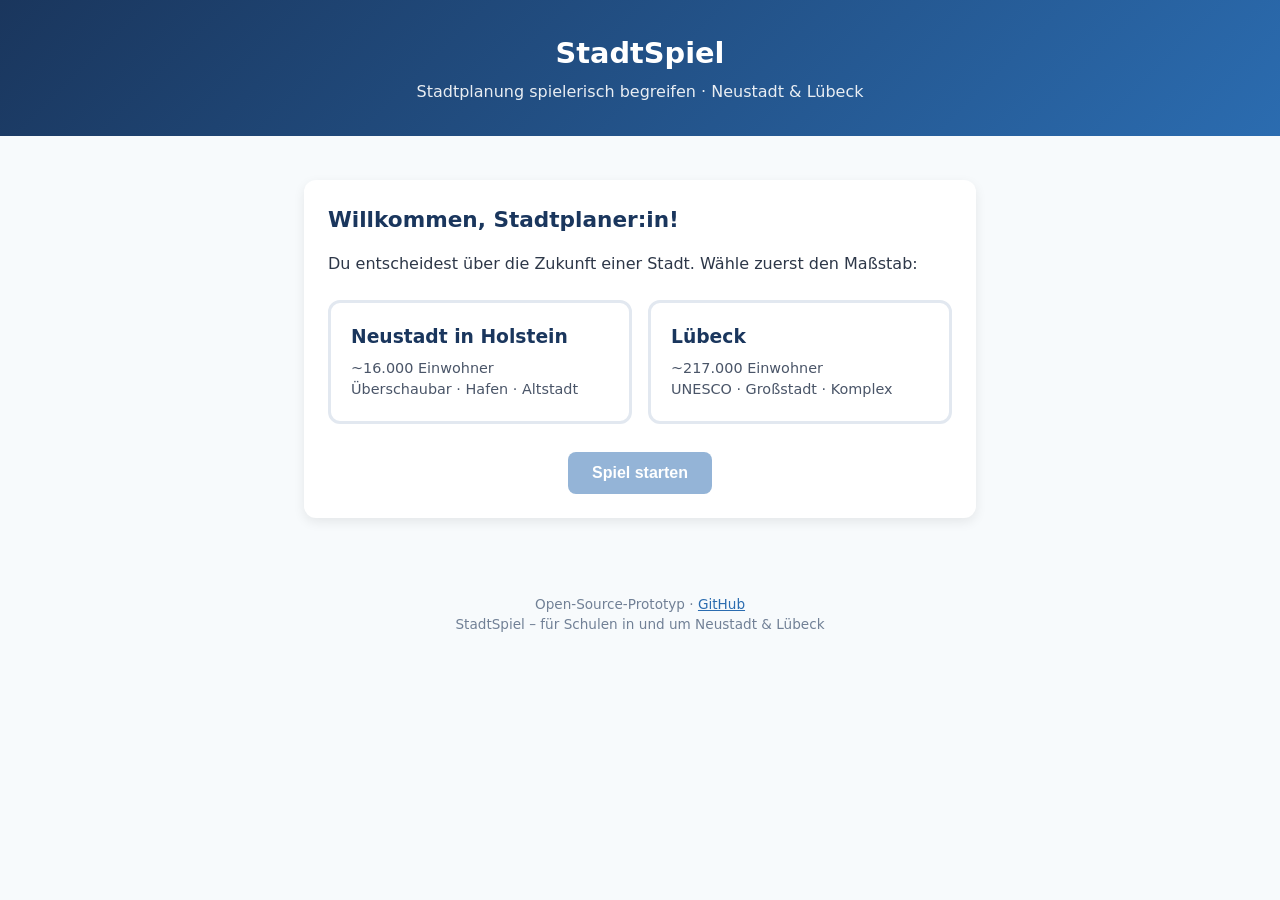
==== index.html @ 3430c996 "Add StadtSpiel prototype: playable serious game + README" ====
<!DOCTYPE html>
<html lang="de">
<head>
  <meta charset="UTF-8">
  <meta name="viewport" content="width=device-width, initial-scale=1.0">
  <title>StadtSpiel – Neustadt & Lübeck</title>
  <style>
    :root {
      --primary: #1a365d;
      --accent: #2b6cb0;
      --green: #276749;
      --red: #c53030;
      --bg: #f7fafc;
      --card: #ffffff;
    }
    * { box-sizing: border-box; margin: 0; padding: 0; }
    body {
      font-family: system-ui, -apple-system, 'Segoe UI', sans-serif;
      background: var(--bg);
      color: #2d3748;
      line-height: 1.5;
      min-height: 100vh;
    }
    .container { max-width: 720px; margin: 0 auto; padding: 1.5rem; }
    header {
      background: linear-gradient(135deg, var(--primary), var(--accent));
      color: white;
      padding: 2rem 1.5rem;
      text-align: center;
    }
    header h1 { font-size: 1.8rem; margin-bottom: 0.3rem; }
    header p { opacity: 0.9; font-size: 1rem; }
    .screen { display: none; }
    .screen.active { display: block; }
    .card {
      background: var(--card);
      border-radius: 12px;
      padding: 1.5rem;
      margin: 1.25rem 0;
      box-shadow: 0 4px 12px rgba(0,0,0,0.08);
    }
    h2 { color: var(--primary); margin-bottom: 1rem; font-size: 1.35rem; }
    .city-buttons {
      display: grid;
      grid-template-columns: 1fr 1fr;
      gap: 1rem;
      margin-top: 1.5rem;
    }
    @media (max-width: 500px) { .city-buttons { grid-template-columns: 1fr; } }
    .city-btn {
      border: 3px solid #e2e8f0;
      border-radius: 12px;
      padding: 1.25rem;
      cursor: pointer;
      text-align: left;
      background: white;
      transition: all 0.2s;
    }
    .city-btn:hover, .city-btn.selected {
      border-color: var(--accent);
      background: #ebf8ff;
    }
    .city-btn h3 { margin-bottom: 0.4rem; color: var(--primary); }
    .city-btn p { font-size: 0.9rem; color: #4a5568; }
    .btn {
      display: inline-block;
      background: var(--accent);
      color: white;
      border: none;
      padding: 0.75rem 1.5rem;
      border-radius: 8px;
      font-size: 1rem;
      font-weight: 600;
      cursor: pointer;
      transition: background 0.2s;
    }
    .btn:hover { background: #2c5282; }
    .btn:disabled { opacity: 0.5; cursor: not-allowed; }
    .btn-green { background: var(--green); }
    .btn-green:hover { background: #22543d; }
    .options { display: flex; flex-direction: column; gap: 0.75rem; margin: 1.25rem 0; }
    .option {
      border: 2px solid #e2e8f0;
      border-radius: 10px;
      padding: 1rem 1.1rem;
      cursor: pointer;
      transition: all 0.15s;
      background: white;
    }
    .option:hover { border-color: var(--accent); background: #f0f9ff; }
    .option.selected { border-color: var(--accent); background: #ebf8ff; }
    .option strong { display: block; margin-bottom: 0.2rem; }
    .progress {
      height: 8px;
      background: #e2e8f0;
      border-radius: 4px;
      margin: 1rem 0 1.5rem;
      overflow: hidden;
    }
    .progress-bar {
      height: 100%;
      background: var(--accent);
      transition: width 0.3s;
    }
    .stats {
      display: grid;
      grid-template-columns: repeat(3, 1fr);
      gap: 0.75rem;
      margin-bottom: 1.25rem;
    }
    .stat {
      background: #edf2f7;
      border-radius: 8px;
      padding: 0.75rem;
      text-align: center;
    }
    .stat .label { font-size: 0.75rem; color: #718096; text-transform: uppercase; }
    .stat .value { font-size: 1.4rem; font-weight: 700; color: var(--primary); }
    .feedback {
      padding: 1rem;
      border-radius: 8px;
      margin-top: 1rem;
      font-size: 0.95rem;
    }
    .feedback.good { background: #c6f6d5; color: #22543d; }
    .feedback.neutral { background: #fefcbf; color: #744210; }
    .feedback.bad { background: #fed7d7; color: #742a2a; }
    .result-box {
      text-align: center;
      padding: 1.5rem;
    }
    .score-circle {
      width: 120px;
      height: 120px;
      border-radius: 50%;
      background: var(--accent);
      color: white;
      display: flex;
      align-items: center;
      justify-content: center;
      font-size: 2.2rem;
      font-weight: 700;
      margin: 0 auto 1.25rem;
    }
    footer {
      text-align: center;
      padding: 2rem 1rem;
      color: #718096;
      font-size: 0.85rem;
    }
    a { color: var(--accent); }
  </style>
</head>
<body>

<header>
  <h1>StadtSpiel</h1>
  <p>Stadtplanung spielerisch begreifen · Neustadt & Lübeck</p>
</header>

<div class="container">

  <!-- START -->
  <div id="screen-start" class="screen active">
    <div class="card">
      <h2>Willkommen, Stadtplaner:in!</h2>
      <p>Du entscheidest über die Zukunft einer Stadt. Wähle zuerst den Maßstab:</p>

      <div class="city-buttons">
        <div class="city-btn" data-city="neustadt" onclick="selectCity(this, 'neustadt')">
          <h3>Neustadt in Holstein</h3>
          <p>~16.000 Einwohner<br>Überschaubar · Hafen · Altstadt</p>
        </div>
        <div class="city-btn" data-city="luebeck" onclick="selectCity(this, 'luebeck')">
          <h3>Lübeck</h3>
          <p>~217.000 Einwohner<br>UNESCO · Großstadt · Komplex</p>
        </div>
      </div>

      <div style="margin-top:1.75rem; text-align:center;">
        <button class="btn" id="btn-start" disabled onclick="startGame()">Spiel starten</button>
      </div>
    </div>
  </div>

  <!-- GAME -->
  <div id="screen-game" class="screen">
    <div class="progress"><div class="progress-bar" id="progress" style="width:0%"></div></div>

    <div class="stats">
      <div class="stat"><div class="label">Wohnen</div><div class="value" id="stat-wohnen">50</div></div>
      <div class="stat"><div class="label">Grün & Klima</div><div class="value" id="stat-gruen">50</div></div>
      <div class="stat"><div class="label">Wirtschaft</div><div class="value" id="stat-wirtschaft">50</div></div>
    </div>

    <div class="card">
      <div style="font-size:0.85rem; color:#718096; margin-bottom:0.5rem;" id="scenario-num">Szenario 1 / 5</div>
      <h2 id="scenario-title">Titel</h2>
      <p id="scenario-text" style="margin-bottom:1rem;"></p>

      <div class="options" id="options"></div>

      <div id="feedback" class="feedback" style="display:none;"></div>

      <div style="margin-top:1.5rem; text-align:right;">
        <button class="btn" id="btn-next" disabled onclick="nextScenario()">Weiter</button>
      </div>
    </div>
  </div>

  <!-- RESULT -->
  <div id="screen-result" class="screen">
    <div class="card result-box">
      <h2>Deine Stadtplanung</h2>
      <div class="score-circle" id="final-score">0</div>
      <p id="result-text" style="margin-bottom:1.5rem;"></p>

      <div class="stats" style="max-width:400px; margin:0 auto 1.5rem;">
        <div class="stat"><div class="label">Wohnen</div><div class="value" id="final-wohnen">0</div></div>
        <div class="stat"><div class="label">Grün</div><div class="value" id="final-gruen">0</div></div>
        <div class="stat"><div class="label">Wirtschaft</div><div class="value" id="final-wirtschaft">0</div></div>
      </div>

      <button class="btn btn-green" onclick="location.reload()">Nochmal spielen</button>
    </div>
  </div>

</div>

<footer>
  Open-Source-Prototyp · <a href="https://github.com/6zvhfdfmpf-cmd/stadtspiel-neustadt-luebeck" target="_blank">GitHub</a><br>
  StadtSpiel – für Schulen in und um Neustadt & Lübeck
</footer>

<script>
  // ===== Daten =====
  const scenarios = {
    neustadt: [
      {
        title: "Hafenwestseite neu denken",
        text: "Die Hafenwestseite soll revitalisiert werden. Es gibt Fördergeld. Was hat Vorrang?",
        options: [
          { label: "Wohnungen + Tourismus mischen", desc: "Belebung, aber mehr Verkehr", w: 15, g: -5, wi: 10 },
          { label: "Maximal Grün & Promenade", desc: "Hohe Aufenthaltsqualität, weniger Wohnraum", w: -5, g: 20, wi: 5 },
          { label: "Gewerbe & maritime Betriebe", desc: "Arbeitsplätze, weniger Wohn- und Grünfläche", w: -10, g: -10, wi: 20 }
        ]
      },
      {
        title: "Altstadt & Gestaltungssatzung",
        text: "Ein Investor will ein modernes Gebäude in der Altstadt. Die Gestaltungssatzung ist streng.",
        options: [
          { label: "Streng am historischen Bild festhalten", desc: "Stadtbild bleibt, Investor springt ab", w: -5, g: 5, wi: -10 },
          { label: "Kompromiss: moderne Architektur mit historischen Elementen", desc: "Ausgewogen", w: 10, g: 0, wi: 10 },
          { label: "Ausnahme genehmigen – mehr Wohnraum", desc: "Schneller Wohnraum, Risiko für Stadtbild", w: 20, g: -5, wi: 5 }
        ]
      },
      {
        title: "Klimaziel 2035",
        text: "Neustadt will klimaneutral werden. Die Wärmeplanung steht an. Wo investieren?",
        options: [
          { label: "Wärmenetze in Bestandsquartieren", desc: "Langfristig gut, teuer und langsam", w: 0, g: 20, wi: -5 },
          { label: "Neue Bauflächen nur mit Solar + Wärmepumpe", desc: "Neubau wird teurer", w: -5, g: 15, wi: 0 },
          { label: "Vor allem auf private Investitionen setzen", desc: "Günstiger für die Stadt, unsicherer Effekt", w: 5, g: 5, wi: 10 }
        ]
      },
      {
        title: "Verkehr in der Innenstadt",
        text: "Der Durchgangsverkehr belastet die Altstadt. Anwohner und Händler sind unzufrieden.",
        options: [
          { label: "Mehr Fußgängerzonen + Radwege", desc: "Bessere Lebensqualität, Händler sind skeptisch", w: 5, g: 15, wi: -5 },
          { label: "Parkplätze am Rand + Shuttle", desc: "Kompromiss", w: 5, g: 10, wi: 5 },
          { label: "Status quo + bessere Beschilderung", desc: "Wenig Veränderung", w: 0, g: 0, wi: 5 }
        ]
      },
      {
        title: "Wohnungsdruck",
        text: "Es fehlen bezahlbare Wohnungen. Eine große Fläche am Stadtrand steht zur Debatte.",
        options: [
          { label: "Neuen Wohnquartier bauen (auch Einfamilienhäuser)", desc: "Schnell Wohnraum, Flächenverbrauch", w: 20, g: -15, wi: 5 },
          { label: "Innenverdichtung + Aufstockung", desc: "Nachhaltiger, aber langsamer und teurer", w: 10, g: 10, wi: 0 },
          { label: "Sozialer Wohnungsbau in Kooperation", desc: "Gezielter, braucht Förderung", w: 15, g: 5, wi: -5 }
        ]
      }
    ],
    luebeck: [
      {
        title: "UNESCO-Altstadt lebendig halten",
        text: "Die Altstadt ist Welterbe. Gleichzeitig braucht sie mehr Wohnen und weniger Leerstand.",
        options: [
          { label: "Strenger Denkmalschutz + Fördermittel für Sanierung", desc: "Stadtbild geschützt, teuer", w: 5, g: 5, wi: -5 },
          { label: "Mehr Mischnutzung erlauben (Wohnen + Kultur + Gastronomie)", desc: "Belebung", w: 10, g: 0, wi: 15 },
          { label: "Tourismus priorisieren", desc: "Wirtschaftlich stark, Wohnraum unter Druck", w: -10, g: -5, wi: 20 }
        ]
      },
      {
        title: "Mobilitätswende",
        text: "Lübeck will den Autoverkehr reduzieren. Das betrifft die ganze Stadt.",
        options: [
          { label: "Radnetz + ÖPNV massiv ausbauen", desc: "Hohe Kosten, langfristig sehr positiv", w: 5, g: 20, wi: -5 },
          { label: "City-Maut + Parkraummanagement", desc: "Schnelle Lenkungswirkung", w: 0, g: 15, wi: 5 },
          { label: "Schrittweise + Pilotprojekte", desc: "Vorsichtig, aber langsam", w: 5, g: 10, wi: 5 }
        ]
      },
      {
        title: "Hitzesensible Stadtentwicklung",
        text: "Immer mehr Hitzetage. Welche Maßnahme hat Vorrang?",
        options: [
          { label: "Mehr Stadtbäume + Entsiegelung", desc: "Sofort spürbar, braucht Fläche", w: -5, g: 25, wi: 0 },
          { label: "Dach- und Fassadenbegrünung vorschreiben", desc: "Wirksam bei Neubau und Sanierung", w: 0, g: 20, wi: -5 },
          { label: "Kaltluftschneisen freihalten", desc: "Wichtig, aber langfristig", w: 0, g: 15, wi: 0 }
        ]
      },
      {
        title: "Neue Wohnbauflächen",
        text: "Es fehlen Wohnungen. Wo und wie soll gebaut werden?",
        options: [
          { label: "Große Neubaugebiete am Stadtrand", desc: "Viel Wohnraum, Flächenverbrauch", w: 25, g: -20, wi: 10 },
          { label: "Innenentwicklung + Nachverdichtung", desc: "Nachhaltiger, Konfliktpotential", w: 15, g: 10, wi: 5 },
          { label: "Modulare & geförderte Wohnungen priorisieren", desc: "Sozial ausgewogen", w: 20, g: 5, wi: 0 }
        ]
      },
      {
        title: "Wirtschaft & Hafen",
        text: "Der Hafen und die Wirtschaft brauchen Flächen. Gleichzeitig soll die Stadt lebenswert bleiben.",
        options: [
          { label: "Hafenflächen für Logistik sichern", desc: "Wirtschaft stark, Konflikte mit Wohnen", w: -10, g: -10, wi: 25 },
          { label: "Mischnutzung und Transformation alter Flächen", desc: "Ausgewogen", w: 10, g: 5, wi: 10 },
          { label: "Stärker auf Tourismus und Kultur setzen", desc: "Lebensqualität, weniger Industrie", w: 5, g: 10, wi: 5 }
        ]
      }
    ]
  };

  // ===== State =====
  let selectedCity = null;
  let current = 0;
  let stats = { wohnen: 50, gruen: 50, wirtschaft: 50 };
  let chosenOption = null;

  function selectCity(el, city) {
    document.querySelectorAll('.city-btn').forEach(b => b.classList.remove('selected'));
    el.classList.add('selected');
    selectedCity = city;
    document.getElementById('btn-start').disabled = false;
  }

  function startGame() {
    if (!selectedCity) return;
    current = 0;
    stats = { wohnen: 50, gruen: 50, wirtschaft: 50 };
    showScreen('game');
    renderScenario();
  }

  function showScreen(name) {
    document.querySelectorAll('.screen').forEach(s => s.classList.remove('active'));
    document.getElementById('screen-' + name).classList.add('active');
  }

  function renderScenario() {
    const list = scenarios[selectedCity];
    const s = list[current];
    document.getElementById('scenario-num').textContent = `Szenario ${current + 1} / ${list.length}`;
    document.getElementById('scenario-title').textContent = s.title;
    document.getElementById('scenario-text').textContent = s.text;
    document.getElementById('progress').style.width = ((current) / list.length * 100) + '%';

    const opts = document.getElementById('options');
    opts.innerHTML = '';
    s.options.forEach((o, i) => {
      const div = document.createElement('div');
      div.className = 'option';
      div.innerHTML = `<strong>${o.label}</strong><span style="font-size:0.9rem;color:#4a5568">${o.desc}</span>`;
      div.onclick = () => selectOption(div, o);
      opts.appendChild(div);
    });

    document.getElementById('feedback').style.display = 'none';
    document.getElementById('btn-next').disabled = true;
    chosenOption = null;
    updateStats();
  }

  function selectOption(el, option) {
    document.querySelectorAll('.option').forEach(o => o.classList.remove('selected'));
    el.classList.add('selected');
    chosenOption = option;
    document.getElementById('btn-next').disabled = false;

    // Feedback
    const fb = document.getElementById('feedback');
    let type = 'neutral';
    let msg = 'Eine ausgewogene Entscheidung.';
    const total = option.w + option.g + option.wi;
    if (total >= 15) { type = 'good'; msg = 'Starke positive Wirkung auf die Gesamtbilanz.'; }
    else if (total <= -5) { type = 'bad'; msg = 'Diese Wahl erzeugt deutliche Zielkonflikte.'; }
    fb.className = 'feedback ' + type;
    fb.textContent = msg;
    fb.style.display = 'block';
  }

  function nextScenario() {
    if (!chosenOption) return;
    stats.wohnen = clamp(stats.wohnen + chosenOption.w);
    stats.gruen = clamp(stats.gruen + chosenOption.g);
    stats.wirtschaft = clamp(stats.wirtschaft + chosenOption.wi);

    current++;
    if (current >= scenarios[selectedCity].length) {
      showResult();
    } else {
      renderScenario();
    }
  }

  function clamp(v) {
    return Math.max(0, Math.min(100, v));
  }

  function updateStats() {
    document.getElementById('stat-wohnen').textContent = stats.wohnen;
    document.getElementById('stat-gruen').textContent = stats.gruen;
    document.getElementById('stat-wirtschaft').textContent = stats.wirtschaft;
  }

  function showResult() {
    showScreen('result');
    const avg = Math.round((stats.wohnen + stats.gruen + stats.wirtschaft) / 3);
    document.getElementById('final-score').textContent = avg;
    document.getElementById('final-wohnen').textContent = stats.wohnen;
    document.getElementById('final-gruen').textContent = stats.gruen;
    document.getElementById('final-wirtschaft').textContent = stats.wirtschaft;

    let text = '';
    if (avg >= 70) text = 'Sehr gute Balance! Du hast die Zielkonflikte weitgehend gelöst.';
    else if (avg >= 55) text = 'Solide Planung. Einige Bereiche könnten noch besser ausbalanciert werden.';
    else text = 'Die Stadt steht unter Druck. Bei der nächsten Runde mehr auf Ausgleich achten.';

    if (selectedCity === 'neustadt') {
      text += ' In einer kleineren Stadt wie Neustadt sind Entscheidungen oft direkter spürbar.';
    } else {
      text += ' In einer Großstadt wie Lübeck multiplizieren sich die Auswirkungen.';
    }
    document.getElementById('result-text').textContent = text;
  }
</script>

</body>
</html>
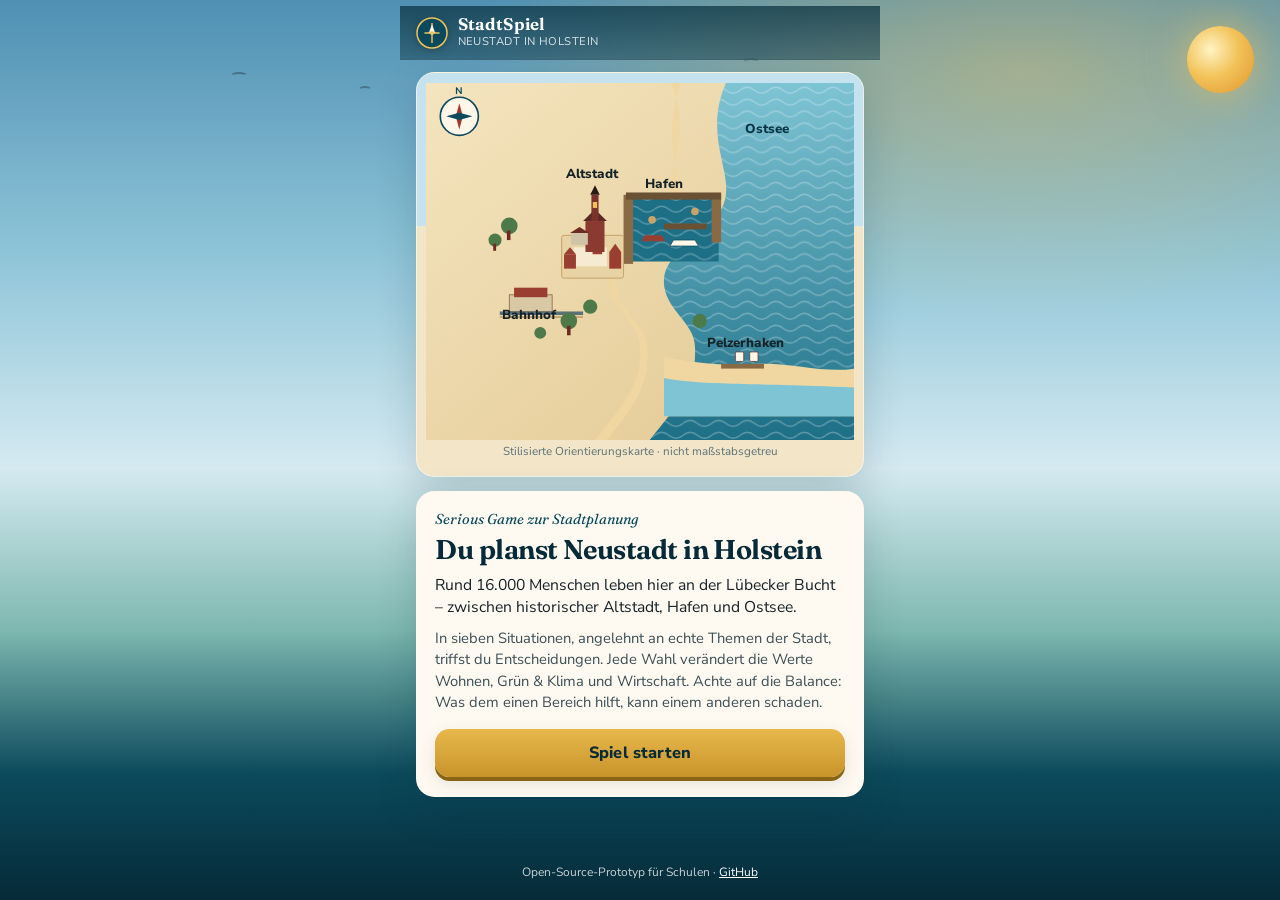
==== commit 911f31b1: "Redesign StadtSpiel als Neustadt-Spiel mit neuer Wertung Das Spiel gilt nur noch für Neustadt in Hol" ====
--- a/index.html
+++ b/index.html
@@ -2,448 +2,324 @@
 <html lang="de">
 <head>
   <meta charset="UTF-8">
-  <meta name="viewport" content="width=device-width, initial-scale=1.0">
-  <title>StadtSpiel – Neustadt & Lübeck</title>
-  <style>
-    :root {
-      --primary: #1a365d;
-      --accent: #2b6cb0;
-      --green: #276749;
-      --red: #c53030;
-      --bg: #f7fafc;
-      --card: #ffffff;
-    }
-    * { box-sizing: border-box; margin: 0; padding: 0; }
-    body {
-      font-family: system-ui, -apple-system, 'Segoe UI', sans-serif;
-      background: var(--bg);
-      color: #2d3748;
-      line-height: 1.5;
-      min-height: 100vh;
-    }
-    .container { max-width: 720px; margin: 0 auto; padding: 1.5rem; }
-    header {
-      background: linear-gradient(135deg, var(--primary), var(--accent));
-      color: white;
-      padding: 2rem 1.5rem;
-      text-align: center;
-    }
-    header h1 { font-size: 1.8rem; margin-bottom: 0.3rem; }
-    header p { opacity: 0.9; font-size: 1rem; }
-    .screen { display: none; }
-    .screen.active { display: block; }
-    .card {
-      background: var(--card);
-      border-radius: 12px;
-      padding: 1.5rem;
-      margin: 1.25rem 0;
-      box-shadow: 0 4px 12px rgba(0,0,0,0.08);
-    }
-    h2 { color: var(--primary); margin-bottom: 1rem; font-size: 1.35rem; }
-    .city-buttons {
-      display: grid;
-      grid-template-columns: 1fr 1fr;
-      gap: 1rem;
-      margin-top: 1.5rem;
-    }
-    @media (max-width: 500px) { .city-buttons { grid-template-columns: 1fr; } }
-    .city-btn {
-      border: 3px solid #e2e8f0;
-      border-radius: 12px;
-      padding: 1.25rem;
-      cursor: pointer;
-      text-align: left;
-      background: white;
-      transition: all 0.2s;
-    }
-    .city-btn:hover, .city-btn.selected {
-      border-color: var(--accent);
-      background: #ebf8ff;
-    }
-    .city-btn h3 { margin-bottom: 0.4rem; color: var(--primary); }
-    .city-btn p { font-size: 0.9rem; color: #4a5568; }
-    .btn {
-      display: inline-block;
-      background: var(--accent);
-      color: white;
-      border: none;
-      padding: 0.75rem 1.5rem;
-      border-radius: 8px;
-      font-size: 1rem;
-      font-weight: 600;
-      cursor: pointer;
-      transition: background 0.2s;
-    }
-    .btn:hover { background: #2c5282; }
-    .btn:disabled { opacity: 0.5; cursor: not-allowed; }
-    .btn-green { background: var(--green); }
-    .btn-green:hover { background: #22543d; }
-    .options { display: flex; flex-direction: column; gap: 0.75rem; margin: 1.25rem 0; }
-    .option {
-      border: 2px solid #e2e8f0;
-      border-radius: 10px;
-      padding: 1rem 1.1rem;
-      cursor: pointer;
-      transition: all 0.15s;
-      background: white;
-    }
-    .option:hover { border-color: var(--accent); background: #f0f9ff; }
-    .option.selected { border-color: var(--accent); background: #ebf8ff; }
-    .option strong { display: block; margin-bottom: 0.2rem; }
-    .progress {
-      height: 8px;
-      background: #e2e8f0;
-      border-radius: 4px;
-      margin: 1rem 0 1.5rem;
-      overflow: hidden;
-    }
-    .progress-bar {
-      height: 100%;
-      background: var(--accent);
-      transition: width 0.3s;
-    }
-    .stats {
-      display: grid;
-      grid-template-columns: repeat(3, 1fr);
-      gap: 0.75rem;
-      margin-bottom: 1.25rem;
-    }
-    .stat {
-      background: #edf2f7;
-      border-radius: 8px;
-      padding: 0.75rem;
-      text-align: center;
-    }
-    .stat .label { font-size: 0.75rem; color: #718096; text-transform: uppercase; }
-    .stat .value { font-size: 1.4rem; font-weight: 700; color: var(--primary); }
-    .feedback {
-      padding: 1rem;
-      border-radius: 8px;
-      margin-top: 1rem;
-      font-size: 0.95rem;
-    }
-    .feedback.good { background: #c6f6d5; color: #22543d; }
-    .feedback.neutral { background: #fefcbf; color: #744210; }
-    .feedback.bad { background: #fed7d7; color: #742a2a; }
-    .result-box {
-      text-align: center;
-      padding: 1.5rem;
-    }
-    .score-circle {
-      width: 120px;
-      height: 120px;
-      border-radius: 50%;
-      background: var(--accent);
-      color: white;
-      display: flex;
-      align-items: center;
-      justify-content: center;
-      font-size: 2.2rem;
-      font-weight: 700;
-      margin: 0 auto 1.25rem;
-    }
-    footer {
-      text-align: center;
-      padding: 2rem 1rem;
-      color: #718096;
-      font-size: 0.85rem;
-    }
-    a { color: var(--accent); }
-  </style>
+  <meta name="viewport" content="width=device-width, initial-scale=1, viewport-fit=cover">
+  <meta name="theme-color" content="#0b4a5c">
+  <title>StadtSpiel – Neustadt in Holstein</title>
+  <link rel="icon" href="favicon.svg" type="image/svg+xml">
+  <link rel="preconnect" href="https://fonts.googleapis.com">
+  <link rel="preconnect" href="https://fonts.gstatic.com" crossorigin>
+  <link href="https://fonts.googleapis.com/css2?family=Fraunces:ital,opsz,wght@0,9..144,500;0,9..144,700;1,9..144,500&family=Nunito+Sans:wght@400;600;700;800&display=swap" rel="stylesheet">
+  <link rel="stylesheet" href="css/styles.css">
 </head>
 <body>
-
-<header>
-  <h1>StadtSpiel</h1>
-  <p>Stadtplanung spielerisch begreifen · Neustadt & Lübeck</p>
-</header>
-
-<div class="container">
-
-  <!-- START -->
-  <div id="screen-start" class="screen active">
-    <div class="card">
-      <h2>Willkommen, Stadtplaner:in!</h2>
-      <p>Du entscheidest über die Zukunft einer Stadt. Wähle zuerst den Maßstab:</p>
-
-      <div class="city-buttons">
-        <div class="city-btn" data-city="neustadt" onclick="selectCity(this, 'neustadt')">
-          <h3>Neustadt in Holstein</h3>
-          <p>~16.000 Einwohner<br>Überschaubar · Hafen · Altstadt</p>
-        </div>
-        <div class="city-btn" data-city="luebeck" onclick="selectCity(this, 'luebeck')">
-          <h3>Lübeck</h3>
-          <p>~217.000 Einwohner<br>UNESCO · Großstadt · Komplex</p>
+  <div class="backdrop" aria-hidden="true">
+    <div class="sun"></div>
+    <div class="gull"></div>
+    <div class="gull"></div>
+    <div class="gull"></div>
+  </div>
+
+  <div class="app">
+    <header class="topbar">
+      <div class="brand">
+        <svg class="brand-mark" viewBox="0 0 32 32" aria-hidden="true">
+          <circle cx="16" cy="16" r="15" fill="#0b4a5c" stroke="#f2c35a" stroke-width="1.5"/>
+          <path d="M16 6v20M8.5 16h15" stroke="#f2c35a" stroke-width="1.4"/>
+          <path d="M16 7.2l3.2 8.8H12.8L16 7.2z" fill="#fff6ea"/>
+          <circle cx="16" cy="16" r="2.1" fill="#f2c35a"/>
+        </svg>
+        <div>
+          <strong>StadtSpiel</strong>
+          <span>Neustadt in Holstein</span>
         </div>
       </div>
-
-      <div style="margin-top:1.75rem; text-align:center;">
-        <button class="btn" id="btn-start" disabled onclick="startGame()">Spiel starten</button>
-      </div>
-    </div>
+      <div class="progress-meta" id="progress-meta" hidden>1 / 7</div>
+    </header>
+
+    <main>
+      <!-- START -->
+      <section id="screen-start" class="screen active">
+        <div class="card map-wrap">
+          <h2>Karte von Neustadt</h2>
+          <svg class="map-svg" viewBox="0 0 360 300" role="img" aria-labelledby="map-title map-desc">
+            <title id="map-title">Stilisierte Karte von Neustadt in Holstein</title>
+            <desc id="map-desc">Ostsee im Osten, Hafen und Altstadt in der Mitte, Pelzerhaken im Süden. Nicht maßstabsgetreu.</desc>
+            <defs>
+              <linearGradient id="water" x1="0" y1="0" x2="0" y2="1">
+                <stop offset="0" stop-color="#7ec4d4"/>
+                <stop offset="1" stop-color="#1d6f86"/>
+              </linearGradient>
+              <linearGradient id="land" x1="0" y1="0" x2="1" y2="1">
+                <stop offset="0" stop-color="#f4e4bf"/>
+                <stop offset="1" stop-color="#e2c891"/>
+              </linearGradient>
+              <pattern id="waves" width="24" height="10" patternUnits="userSpaceOnUse">
+                <path d="M0 6 q6 -5 12 0 t12 0" fill="none" stroke="#ffffff" stroke-opacity="0.28" stroke-width="1.2"/>
+              </pattern>
+            </defs>
+            <rect width="360" height="300" fill="url(#land)"/>
+            <!-- Ostsee / Bucht rechts -->
+            <path fill="url(#water)" d="M210 0h150v300H188c22-28 40-46 38-78 0-22-28-32-26-58 3-28 48-38 52-70 3-24-18-52 0-94z"/>
+            <path fill="url(#waves)" d="M210 0h150v300H188c22-28 40-46 38-78 0-22-28-32-26-58 3-28 48-38 52-70 3-24-18-52 0-94z"/>
+            <!-- Strandsaum -->
+            <path d="M206 0c18 40-2 70 0 94-4 32-49 42-52 70-2 26 26 36 26 58 2 32-16 50-38 78l10 0c20-26 36-44 34-76 0-22-28-34-26-58 3-28 48-40 52-70 2-22-14-50 2-96z" fill="#f0d7a2"/>
+            <!-- Hafenbecken -->
+            <path d="M168 96h78v54H168z" fill="#1d6f86"/>
+            <path d="M168 96h78v54H168z" fill="url(#waves)"/>
+            <rect x="166" y="94" width="8" height="58" fill="#8a6a45"/>
+            <rect x="240" y="94" width="8" height="40" fill="#8a6a45"/>
+            <rect x="168" y="92" width="80" height="6" fill="#6b5134"/>
+            <!-- Steg -->
+            <rect x="200" y="118" width="36" height="5" fill="#6b5134"/>
+            <circle cx="190" cy="115" r="3.2" fill="#c9a36a"/>
+            <circle cx="226" cy="108" r="3.2" fill="#c9a36a"/>
+            <!-- Boote im Hafen -->
+            <path d="M184 128 l14 0 3 5 -20 0z" fill="#9a3e32"/>
+            <path d="M208 132 l18 0 3 5 -24 0z" fill="#fff6ea" stroke="#0b4a5c" stroke-width="0.6"/>
+            <!-- Altstadt -->
+            <g transform="translate(86,86)">
+              <rect x="28" y="42" width="52" height="36" fill="#e8d3a4" stroke="#c4a06a" stroke-width="0.8" rx="2"/>
+              <!-- Markt -->
+              <rect x="38" y="52" width="28" height="16" fill="#f7ead3"/>
+              <!-- Häuser -->
+              <g fill="#9a3e32">
+                <path d="M30 58h10v12H30z"/>
+                <path d="M30 58l5-6 5 6z"/>
+                <path d="M68 56h10v14H68z"/>
+                <path d="M68 56l5-7 5 7z"/>
+                <path d="M54 48h8v10h-8z"/>
+                <path d="M54 48l4-5 4 5z"/>
+              </g>
+              <!-- Stadtkirche -->
+              <g transform="translate(42,8)">
+                <rect x="6" y="22" width="16" height="26" fill="#8a3a30"/>
+                <path d="M4 22h20l-10-10z" fill="#5c2a24"/>
+                <rect x="11" y="0" width="6" height="22" fill="#7a332b"/>
+                <path d="M10 0h8l-4-8z" fill="#2a1a16"/>
+                <rect x="12.2" y="6" width="3.6" height="5" fill="#f2c35a"/>
+              </g>
+              <!-- Rathaus andeutung -->
+              <rect x="36" y="40" width="14" height="10" fill="#cfc4a8"/>
+              <path d="M35 40h16l-8-5z" fill="#6d2b23"/>
+            </g>
+            <!-- Bahnhof -->
+            <g transform="translate(70,168)">
+              <rect x="0" y="10" width="36" height="14" fill="#d8c8a4" stroke="#8a6a45" stroke-width="0.7"/>
+              <rect x="4" y="4" width="28" height="8" fill="#9a3e32"/>
+              <rect x="-8" y="24" width="70" height="3" fill="#5b7179"/>
+              <rect x="-8" y="28" width="70" height="1.4" fill="#c4a06a"/>
+            </g>
+            <!-- Bäume -->
+            <g fill="#4e7a4a">
+              <circle cx="70" cy="120" r="7"/>
+              <circle cx="58" cy="132" r="5.5"/>
+              <circle cx="120" cy="200" r="7"/>
+              <circle cx="138" cy="188" r="6"/>
+              <circle cx="96" cy="210" r="5"/>
+              <circle cx="230" cy="200" r="6"/>
+            </g>
+            <g fill="#6d2b23">
+              <rect x="68" y="124" width="3" height="8"/>
+              <rect x="56.5" y="135" width="2.4" height="6"/>
+              <rect x="118.5" y="204" width="3" height="8"/>
+            </g>
+            <!-- Pelzerhaken Strand -->
+            <path d="M200 230c20 4 40 8 80 6 28-1 54 8 80 4v40H200z" fill="#f0d7a2"/>
+            <path d="M200 248c30 6 70 4 160 8v24H200z" fill="#7ec4d4"/>
+            <rect x="248" y="236" width="36" height="4" fill="#8a6a45"/>
+            <!-- kleine Strandkörbe -->
+            <rect x="260" y="226" width="7" height="8" rx="1" fill="#fff6ea" stroke="#6d2b23" stroke-width="0.6"/>
+            <rect x="272" y="226" width="7" height="8" rx="1" fill="#fff6ea" stroke="#6d2b23" stroke-width="0.6"/>
+            <!-- Labels -->
+            <g font-family="Nunito Sans, Segoe UI, sans-serif" font-size="11" font-weight="800" fill="#142228">
+              <text x="118" y="80">Altstadt</text>
+              <text x="184" y="88">Hafen</text>
+              <text x="64" y="198">Bahnhof</text>
+              <text x="236" y="222">Pelzerhaken</text>
+              <text x="268" y="42" fill="#073445">Ostsee</text>
+            </g>
+            <!-- Kompass -->
+            <g transform="translate(28,28)">
+              <circle r="16" fill="#fff6ea" stroke="#0b4a5c" stroke-width="1.4"/>
+              <path d="M0-11 L3 0 0 11 -3 0z" fill="#9a3e32"/>
+              <path d="M-11 0 L0 3 11 0 0-3z" fill="#0b4a5c"/>
+              <text y="-19" text-anchor="middle" font-size="8" font-weight="700" fill="#0b4a5c" font-family="Nunito Sans, sans-serif">N</text>
+            </g>
+          </svg>
+          <p class="map-caption">Stilisierte Orientierungskarte · nicht maßstabsgetreu</p>
+        </div>
+
+        <div class="card">
+          <p class="kicker">Serious Game zur Stadtplanung</p>
+          <h1>Du planst Neustadt in Holstein</h1>
+          <p class="lead">Rund 16.000 Menschen leben hier an der Lübecker Bucht – zwischen historischer Altstadt, Hafen und Ostsee.</p>
+          <p class="body-text">In sieben Situationen, angelehnt an echte Themen der Stadt, triffst du Entscheidungen. Jede Wahl verändert die Werte Wohnen, Grün &amp; Klima und Wirtschaft. Achte auf die Balance: Was dem einen Bereich hilft, kann einem anderen schaden.</p>
+          <div class="actions">
+            <button class="btn btn-gold" id="btn-start">Spiel starten</button>
+          </div>
+        </div>
+      </section>
+
+      <!-- GAME -->
+      <section id="screen-game" class="screen">
+        <div class="skyline-wrap" id="skyline" data-wohnen="mid" data-gruen="mid" data-wirtschaft="mid">
+          <svg class="skyline-svg" viewBox="0 0 390 128" role="img" aria-label="Stilisiertes Stadtbild von Hafen und Altstadt">
+            <defs>
+              <linearGradient id="skylineWater" x1="0" y1="0" x2="0" y2="1">
+                <stop offset="0" stop-color="#3a8ea3"/>
+                <stop offset="1" stop-color="#0b4a5c"/>
+              </linearGradient>
+            </defs>
+            <rect x="0" y="92" width="390" height="36" fill="url(#skylineWater)"/>
+            <path class="wave" d="M0 100 q20 -8 40 0 t40 0 t40 0 t40 0 t40 0 t40 0 t40 0 t40 0 t40 0 t40 0 v28 H0z" fill="#2a7a90" opacity="0.55"/>
+            <rect x="0" y="90" width="390" height="8" fill="#6b5134"/>
+            <rect x="0" y="88" width="390" height="3" fill="#8a6a45"/>
+            <!-- Crane -->
+            <g class="crane" transform="translate(300,18)">
+              <rect x="10" y="20" width="4" height="62" fill="#c4a06a"/>
+              <path d="M12 22 h48 l-6 4 H12z" fill="#d9a441"/>
+              <path d="M54 26 v18" stroke="#5b7179" stroke-width="1.2"/>
+              <rect x="50" y="44" width="8" height="6" fill="#9a3e32"/>
+            </g>
+            <!-- Church -->
+            <g transform="translate(148,8)">
+              <rect x="18" y="42" width="44" height="40" fill="#8a3a30"/>
+              <path d="M16 42h48l-24-16z" fill="#5c2a24"/>
+              <rect x="34" y="4" width="12" height="30" fill="#7a332b"/>
+              <path d="M32 4h16l-8-12z" fill="#2a1a16"/>
+              <rect x="37" y="12" width="6" height="8" fill="#f2c35a"/>
+              <rect x="28" y="54" width="8" height="14" fill="#f4e4bf"/>
+              <rect x="44" y="56" width="7" height="10" fill="#2a1a16"/>
+            </g>
+            <!-- Houses left -->
+            <g transform="translate(40,42)">
+              <rect x="0" y="28" width="36" height="22" fill="#c46a3a"/>
+              <path d="M-2 28h40l-20-16z" fill="#6d2b23"/>
+              <rect x="8" y="36" width="7" height="8" fill="#f4e4bf"/>
+              <rect x="20" y="36" width="7" height="8" fill="#f4e4bf"/>
+              <rect x="40" y="22" width="32" height="28" fill="#9a3e32"/>
+              <path d="M38 22h36l-18-14z" fill="#3d4f57"/>
+              <rect x="48" y="32" width="6" height="8" fill="#f4e4bf"/>
+              <rect x="60" y="32" width="6" height="8" fill="#f4e4bf"/>
+            </g>
+            <g class="house-extra" transform="translate(8,50)">
+              <rect x="0" y="22" width="28" height="20" fill="#d8c8a4"/>
+              <path d="M-2 22h32l-16-12z" fill="#9a3e32"/>
+              <rect x="6" y="28" width="6" height="7" fill="#2a1a16"/>
+            </g>
+            <!-- Houses right of church -->
+            <g transform="translate(230,46)">
+              <rect x="0" y="24" width="34" height="22" fill="#b4563a"/>
+              <path d="M-2 24h38l-19-14z" fill="#5c2a24"/>
+              <rect x="8" y="32" width="6" height="7" fill="#f4e4bf"/>
+              <rect x="20" y="32" width="6" height="7" fill="#f4e4bf"/>
+              <g class="house-extra">
+                <rect x="38" y="16" width="30" height="30" fill="#cfc4a8"/>
+                <path d="M36 16h34l-17-13z" fill="#0b4a5c"/>
+                <rect x="46" y="26" width="6" height="8" fill="#f4e4bf"/>
+              </g>
+            </g>
+            <!-- Trees -->
+            <g class="tree">
+              <rect x="118" y="78" width="5" height="12" fill="#6d2b23"/>
+              <circle cx="120.5" cy="72" r="11" fill="#3d6b3c"/>
+              <circle cx="112" cy="76" r="7" fill="#4e7a4a"/>
+              <rect x="348" y="78" width="5" height="12" fill="#6d2b23"/>
+              <circle cx="350.5" cy="70" r="12" fill="#2f6b4f"/>
+              <circle cx="340" cy="76" r="7" fill="#4e7a4a"/>
+            </g>
+            <!-- Boats -->
+            <g class="boat">
+              <path d="M70 104 l28 0 6 8 -40 0z" fill="#fff6ea" stroke="#062a38" stroke-width="0.8"/>
+              <path d="M86 104 v-16" stroke="#6d2b23" stroke-width="1.4"/>
+              <path d="M86 88 l14 12 h-14z" fill="#9a3e32"/>
+              <path d="M300 106 l24 0 5 7 -34 0z" fill="#f2c35a" stroke="#062a38" stroke-width="0.8"/>
+            </g>
+          </svg>
+        </div>
+
+        <div class="stats" aria-live="polite">
+          <div class="stat">
+            <div class="stat-label">
+              <svg viewBox="0 0 16 16" aria-hidden="true"><path fill="#c46a3a" d="M2 14V7l6-5 6 5v7H9V9H7v5H2z"/></svg>
+              Wohnen
+            </div>
+            <div class="stat-track"><div class="stat-fill wohnen" data-stat="wohnen" style="width:50%"></div></div>
+            <div class="stat-value" data-stat="wohnen">50</div>
+          </div>
+          <div class="stat">
+            <div class="stat-label">
+              <svg viewBox="0 0 16 16" aria-hidden="true"><path fill="#2f6b4f" d="M8 1c3 3 6 5 6 8a6 6 0 1 1-12 0c0-3 3-5 6-8z"/></svg>
+              Grün &amp; Klima
+            </div>
+            <div class="stat-track"><div class="stat-fill gruen" data-stat="gruen" style="width:50%"></div></div>
+            <div class="stat-value" data-stat="gruen">50</div>
+          </div>
+          <div class="stat">
+            <div class="stat-label">
+              <svg viewBox="0 0 16 16" aria-hidden="true"><circle cx="8" cy="8" r="6.2" fill="#1b6f86"/><text x="8" y="11" text-anchor="middle" font-size="8" font-weight="700" fill="#fff6ea">€</text></svg>
+              Wirtschaft
+            </div>
+            <div class="stat-track"><div class="stat-fill wirtschaft" data-stat="wirtschaft" style="width:50%"></div></div>
+            <div class="stat-value" data-stat="wirtschaft">50</div>
+          </div>
+        </div>
+        <div class="deltas" id="deltas" aria-live="polite"></div>
+        <div class="feedback" id="feedback" role="status"></div>
+
+        <div class="card">
+          <div class="scenario-num" id="scenario-num">Situation 1 von 7</div>
+          <h2 class="scenario-title" id="scenario-title">Titel</h2>
+          <p class="scenario-text" id="scenario-text"></p>
+          <div class="term-box" id="term-box" hidden></div>
+          <div class="options" id="options"></div>
+          <div class="actions">
+            <button class="btn btn-gold" id="btn-action" disabled>Entscheidung treffen</button>
+          </div>
+        </div>
+      </section>
+
+      <!-- RESULT -->
+      <section id="screen-result" class="screen">
+        <div class="card result-hero">
+          <p class="kicker">Auswertung</p>
+          <h2>Deine Stadtplanung</h2>
+          <div class="score-seal" id="final-score" data-band="solide">0</div>
+          <p class="result-text" id="result-text"></p>
+          <div class="stats result-stats">
+            <div class="stat">
+              <div class="stat-label">Wohnen</div>
+              <div class="stat-track"><div class="stat-fill wohnen" data-stat="wohnen" style="width:0%"></div></div>
+              <div class="stat-value" data-stat="wohnen">0</div>
+            </div>
+            <div class="stat">
+              <div class="stat-label">Grün &amp; Klima</div>
+              <div class="stat-track"><div class="stat-fill gruen" data-stat="gruen" style="width:0%"></div></div>
+              <div class="stat-value" data-stat="gruen">0</div>
+            </div>
+            <div class="stat">
+              <div class="stat-label">Wirtschaft</div>
+              <div class="stat-track"><div class="stat-fill wirtschaft" data-stat="wirtschaft" style="width:0%"></div></div>
+              <div class="stat-value" data-stat="wirtschaft">0</div>
+            </div>
+          </div>
+          <div class="actions">
+            <button class="btn btn-gold" id="btn-restart">Nochmal spielen</button>
+          </div>
+          <h2 style="font-size:1.05rem;margin-top:1rem;">Deine Entscheidungen</h2>
+          <ul class="choices" id="choice-list"></ul>
+          <p class="footnote">Die Angaben sind vereinfacht und für den Unterricht aufbereitet (Stand 2026). Sie ersetzen keine amtliche Planung der Stadt Neustadt in Holstein.</p>
+        </div>
+      </section>
+    </main>
+
+    <footer class="site-footer">
+      Open-Source-Prototyp für Schulen ·
+      <a href="https://github.com/6zvhfdfmpf-cmd/stadtspiel-neustadt-luebeck">GitHub</a>
+    </footer>
   </div>
 
-  <!-- GAME -->
-  <div id="screen-game" class="screen">
-    <div class="progress"><div class="progress-bar" id="progress" style="width:0%"></div></div>
-
-    <div class="stats">
-      <div class="stat"><div class="label">Wohnen</div><div class="value" id="stat-wohnen">50</div></div>
-      <div class="stat"><div class="label">Grün & Klima</div><div class="value" id="stat-gruen">50</div></div>
-      <div class="stat"><div class="label">Wirtschaft</div><div class="value" id="stat-wirtschaft">50</div></div>
-    </div>
-
-    <div class="card">
-      <div style="font-size:0.85rem; color:#718096; margin-bottom:0.5rem;" id="scenario-num">Szenario 1 / 5</div>
-      <h2 id="scenario-title">Titel</h2>
-      <p id="scenario-text" style="margin-bottom:1rem;"></p>
-
-      <div class="options" id="options"></div>
-
-      <div id="feedback" class="feedback" style="display:none;"></div>
-
-      <div style="margin-top:1.5rem; text-align:right;">
-        <button class="btn" id="btn-next" disabled onclick="nextScenario()">Weiter</button>
-      </div>
-    </div>
-  </div>
-
-  <!-- RESULT -->
-  <div id="screen-result" class="screen">
-    <div class="card result-box">
-      <h2>Deine Stadtplanung</h2>
-      <div class="score-circle" id="final-score">0</div>
-      <p id="result-text" style="margin-bottom:1.5rem;"></p>
-
-      <div class="stats" style="max-width:400px; margin:0 auto 1.5rem;">
-        <div class="stat"><div class="label">Wohnen</div><div class="value" id="final-wohnen">0</div></div>
-        <div class="stat"><div class="label">Grün</div><div class="value" id="final-gruen">0</div></div>
-        <div class="stat"><div class="label">Wirtschaft</div><div class="value" id="final-wirtschaft">0</div></div>
-      </div>
-
-      <button class="btn btn-green" onclick="location.reload()">Nochmal spielen</button>
-    </div>
-  </div>
-
-</div>
-
-<footer>
-  Open-Source-Prototyp · <a href="https://github.com/6zvhfdfmpf-cmd/stadtspiel-neustadt-luebeck" target="_blank">GitHub</a><br>
-  StadtSpiel – für Schulen in und um Neustadt & Lübeck
-</footer>
-
-<script>
-  // ===== Daten =====
-  const scenarios = {
-    neustadt: [
-      {
-        title: "Hafenwestseite neu denken",
-        text: "Die Hafenwestseite soll revitalisiert werden. Es gibt Fördergeld. Was hat Vorrang?",
-        options: [
-          { label: "Wohnungen + Tourismus mischen", desc: "Belebung, aber mehr Verkehr", w: 15, g: -5, wi: 10 },
-          { label: "Maximal Grün & Promenade", desc: "Hohe Aufenthaltsqualität, weniger Wohnraum", w: -5, g: 20, wi: 5 },
-          { label: "Gewerbe & maritime Betriebe", desc: "Arbeitsplätze, weniger Wohn- und Grünfläche", w: -10, g: -10, wi: 20 }
-        ]
-      },
-      {
-        title: "Altstadt & Gestaltungssatzung",
-        text: "Ein Investor will ein modernes Gebäude in der Altstadt. Die Gestaltungssatzung ist streng.",
-        options: [
-          { label: "Streng am historischen Bild festhalten", desc: "Stadtbild bleibt, Investor springt ab", w: -5, g: 5, wi: -10 },
-          { label: "Kompromiss: moderne Architektur mit historischen Elementen", desc: "Ausgewogen", w: 10, g: 0, wi: 10 },
-          { label: "Ausnahme genehmigen – mehr Wohnraum", desc: "Schneller Wohnraum, Risiko für Stadtbild", w: 20, g: -5, wi: 5 }
-        ]
-      },
-      {
-        title: "Klimaziel 2035",
-        text: "Neustadt will klimaneutral werden. Die Wärmeplanung steht an. Wo investieren?",
-        options: [
-          { label: "Wärmenetze in Bestandsquartieren", desc: "Langfristig gut, teuer und langsam", w: 0, g: 20, wi: -5 },
-          { label: "Neue Bauflächen nur mit Solar + Wärmepumpe", desc: "Neubau wird teurer", w: -5, g: 15, wi: 0 },
-          { label: "Vor allem auf private Investitionen setzen", desc: "Günstiger für die Stadt, unsicherer Effekt", w: 5, g: 5, wi: 10 }
-        ]
-      },
-      {
-        title: "Verkehr in der Innenstadt",
-        text: "Der Durchgangsverkehr belastet die Altstadt. Anwohner und Händler sind unzufrieden.",
-        options: [
-          { label: "Mehr Fußgängerzonen + Radwege", desc: "Bessere Lebensqualität, Händler sind skeptisch", w: 5, g: 15, wi: -5 },
-          { label: "Parkplätze am Rand + Shuttle", desc: "Kompromiss", w: 5, g: 10, wi: 5 },
-          { label: "Status quo + bessere Beschilderung", desc: "Wenig Veränderung", w: 0, g: 0, wi: 5 }
-        ]
-      },
-      {
-        title: "Wohnungsdruck",
-        text: "Es fehlen bezahlbare Wohnungen. Eine große Fläche am Stadtrand steht zur Debatte.",
-        options: [
-          { label: "Neuen Wohnquartier bauen (auch Einfamilienhäuser)", desc: "Schnell Wohnraum, Flächenverbrauch", w: 20, g: -15, wi: 5 },
-          { label: "Innenverdichtung + Aufstockung", desc: "Nachhaltiger, aber langsamer und teurer", w: 10, g: 10, wi: 0 },
-          { label: "Sozialer Wohnungsbau in Kooperation", desc: "Gezielter, braucht Förderung", w: 15, g: 5, wi: -5 }
-        ]
-      }
-    ],
-    luebeck: [
-      {
-        title: "UNESCO-Altstadt lebendig halten",
-        text: "Die Altstadt ist Welterbe. Gleichzeitig braucht sie mehr Wohnen und weniger Leerstand.",
-        options: [
-          { label: "Strenger Denkmalschutz + Fördermittel für Sanierung", desc: "Stadtbild geschützt, teuer", w: 5, g: 5, wi: -5 },
-          { label: "Mehr Mischnutzung erlauben (Wohnen + Kultur + Gastronomie)", desc: "Belebung", w: 10, g: 0, wi: 15 },
-          { label: "Tourismus priorisieren", desc: "Wirtschaftlich stark, Wohnraum unter Druck", w: -10, g: -5, wi: 20 }
-        ]
-      },
-      {
-        title: "Mobilitätswende",
-        text: "Lübeck will den Autoverkehr reduzieren. Das betrifft die ganze Stadt.",
-        options: [
-          { label: "Radnetz + ÖPNV massiv ausbauen", desc: "Hohe Kosten, langfristig sehr positiv", w: 5, g: 20, wi: -5 },
-          { label: "City-Maut + Parkraummanagement", desc: "Schnelle Lenkungswirkung", w: 0, g: 15, wi: 5 },
-          { label: "Schrittweise + Pilotprojekte", desc: "Vorsichtig, aber langsam", w: 5, g: 10, wi: 5 }
-        ]
-      },
-      {
-        title: "Hitzesensible Stadtentwicklung",
-        text: "Immer mehr Hitzetage. Welche Maßnahme hat Vorrang?",
-        options: [
-          { label: "Mehr Stadtbäume + Entsiegelung", desc: "Sofort spürbar, braucht Fläche", w: -5, g: 25, wi: 0 },
-          { label: "Dach- und Fassadenbegrünung vorschreiben", desc: "Wirksam bei Neubau und Sanierung", w: 0, g: 20, wi: -5 },
-          { label: "Kaltluftschneisen freihalten", desc: "Wichtig, aber langfristig", w: 0, g: 15, wi: 0 }
-        ]
-      },
-      {
-        title: "Neue Wohnbauflächen",
-        text: "Es fehlen Wohnungen. Wo und wie soll gebaut werden?",
-        options: [
-          { label: "Große Neubaugebiete am Stadtrand", desc: "Viel Wohnraum, Flächenverbrauch", w: 25, g: -20, wi: 10 },
-          { label: "Innenentwicklung + Nachverdichtung", desc: "Nachhaltiger, Konfliktpotential", w: 15, g: 10, wi: 5 },
-          { label: "Modulare & geförderte Wohnungen priorisieren", desc: "Sozial ausgewogen", w: 20, g: 5, wi: 0 }
-        ]
-      },
-      {
-        title: "Wirtschaft & Hafen",
-        text: "Der Hafen und die Wirtschaft brauchen Flächen. Gleichzeitig soll die Stadt lebenswert bleiben.",
-        options: [
-          { label: "Hafenflächen für Logistik sichern", desc: "Wirtschaft stark, Konflikte mit Wohnen", w: -10, g: -10, wi: 25 },
-          { label: "Mischnutzung und Transformation alter Flächen", desc: "Ausgewogen", w: 10, g: 5, wi: 10 },
-          { label: "Stärker auf Tourismus und Kultur setzen", desc: "Lebensqualität, weniger Industrie", w: 5, g: 10, wi: 5 }
-        ]
-      }
-    ]
-  };
-
-  // ===== State =====
-  let selectedCity = null;
-  let current = 0;
-  let stats = { wohnen: 50, gruen: 50, wirtschaft: 50 };
-  let chosenOption = null;
-
-  function selectCity(el, city) {
-    document.querySelectorAll('.city-btn').forEach(b => b.classList.remove('selected'));
-    el.classList.add('selected');
-    selectedCity = city;
-    document.getElementById('btn-start').disabled = false;
-  }
-
-  function startGame() {
-    if (!selectedCity) return;
-    current = 0;
-    stats = { wohnen: 50, gruen: 50, wirtschaft: 50 };
-    showScreen('game');
-    renderScenario();
-  }
-
-  function showScreen(name) {
-    document.querySelectorAll('.screen').forEach(s => s.classList.remove('active'));
-    document.getElementById('screen-' + name).classList.add('active');
-  }
-
-  function renderScenario() {
-    const list = scenarios[selectedCity];
-    const s = list[current];
-    document.getElementById('scenario-num').textContent = `Szenario ${current + 1} / ${list.length}`;
-    document.getElementById('scenario-title').textContent = s.title;
-    document.getElementById('scenario-text').textContent = s.text;
-    document.getElementById('progress').style.width = ((current) / list.length * 100) + '%';
-
-    const opts = document.getElementById('options');
-    opts.innerHTML = '';
-    s.options.forEach((o, i) => {
-      const div = document.createElement('div');
-      div.className = 'option';
-      div.innerHTML = `<strong>${o.label}</strong><span style="font-size:0.9rem;color:#4a5568">${o.desc}</span>`;
-      div.onclick = () => selectOption(div, o);
-      opts.appendChild(div);
-    });
-
-    document.getElementById('feedback').style.display = 'none';
-    document.getElementById('btn-next').disabled = true;
-    chosenOption = null;
-    updateStats();
-  }
-
-  function selectOption(el, option) {
-    document.querySelectorAll('.option').forEach(o => o.classList.remove('selected'));
-    el.classList.add('selected');
-    chosenOption = option;
-    document.getElementById('btn-next').disabled = false;
-
-    // Feedback
-    const fb = document.getElementById('feedback');
-    let type = 'neutral';
-    let msg = 'Eine ausgewogene Entscheidung.';
-    const total = option.w + option.g + option.wi;
-    if (total >= 15) { type = 'good'; msg = 'Starke positive Wirkung auf die Gesamtbilanz.'; }
-    else if (total <= -5) { type = 'bad'; msg = 'Diese Wahl erzeugt deutliche Zielkonflikte.'; }
-    fb.className = 'feedback ' + type;
-    fb.textContent = msg;
-    fb.style.display = 'block';
-  }
-
-  function nextScenario() {
-    if (!chosenOption) return;
-    stats.wohnen = clamp(stats.wohnen + chosenOption.w);
-    stats.gruen = clamp(stats.gruen + chosenOption.g);
-    stats.wirtschaft = clamp(stats.wirtschaft + chosenOption.wi);
-
-    current++;
-    if (current >= scenarios[selectedCity].length) {
-      showResult();
-    } else {
-      renderScenario();
-    }
-  }
-
-  function clamp(v) {
-    return Math.max(0, Math.min(100, v));
-  }
-
-  function updateStats() {
-    document.getElementById('stat-wohnen').textContent = stats.wohnen;
-    document.getElementById('stat-gruen').textContent = stats.gruen;
-    document.getElementById('stat-wirtschaft').textContent = stats.wirtschaft;
-  }
-
-  function showResult() {
-    showScreen('result');
-    const avg = Math.round((stats.wohnen + stats.gruen + stats.wirtschaft) / 3);
-    document.getElementById('final-score').textContent = avg;
-    document.getElementById('final-wohnen').textContent = stats.wohnen;
-    document.getElementById('final-gruen').textContent = stats.gruen;
-    document.getElementById('final-wirtschaft').textContent = stats.wirtschaft;
-
-    let text = '';
-    if (avg >= 70) text = 'Sehr gute Balance! Du hast die Zielkonflikte weitgehend gelöst.';
-    else if (avg >= 55) text = 'Solide Planung. Einige Bereiche könnten noch besser ausbalanciert werden.';
-    else text = 'Die Stadt steht unter Druck. Bei der nächsten Runde mehr auf Ausgleich achten.';
-
-    if (selectedCity === 'neustadt') {
-      text += ' In einer kleineren Stadt wie Neustadt sind Entscheidungen oft direkter spürbar.';
-    } else {
-      text += ' In einer Großstadt wie Lübeck multiplizieren sich die Auswirkungen.';
-    }
-    document.getElementById('result-text').textContent = text;
-  }
-</script>
-
+  <script src="js/data.js"></script>
+  <script src="js/game.js"></script>
 </body>
 </html>
--- a/css/styles.css
+++ b/css/styles.css
@@ -0,0 +1,659 @@
+/* StadtSpiel – Neustadt in Holstein */
+
+:root {
+  --sea-deep: #062a38;
+  --sea: #0b4a5c;
+  --sea-mid: #17687c;
+  --sea-light: #2a8aa0;
+  --foam: #d7eef3;
+  --sky-top: #4f90b3;
+  --sky-mid: #8ec4d8;
+  --sky-bot: #d5eaf1;
+  --sand: #ebd7b0;
+  --sand-dark: #c4a06a;
+  --dune: #4e7a4a;
+  --leaf: #2f6b4f;
+  --brick: #9a3e32;
+  --brick-deep: #6d2b23;
+  --cream: #fff6ea;
+  --cream-2: #f7ead3;
+  --ink: #142228;
+  --ink-soft: #3b4f57;
+  --muted: #5b7179;
+  --sun: #f2c35a;
+  --gold: #d9a441;
+  --coral: #c44b38;
+  --mint: #1f7a5c;
+  --card: #fffaf1;
+  --shadow: 0 14px 40px rgba(6, 42, 56, 0.18);
+  --shadow-sm: 0 6px 18px rgba(6, 42, 56, 0.12);
+  --radius: 1.15rem;
+  --font-display: "Fraunces", "Iowan Old Style", Palatino, Georgia, serif;
+  --font-ui: "Nunito Sans", "Segoe UI", system-ui, sans-serif;
+  --header-h: 3.35rem;
+  --pad: 1rem;
+  --safe-top: env(safe-area-inset-top, 0px);
+  --safe-bot: env(safe-area-inset-bottom, 0px);
+}
+
+* { box-sizing: border-box; margin: 0; padding: 0; }
+
+html, body {
+  min-height: 100%;
+  background: var(--sea-deep);
+  color: var(--ink);
+  font-family: var(--font-ui);
+  font-size: 16px;
+  line-height: 1.45;
+  -webkit-text-size-adjust: 100%;
+  text-size-adjust: 100%;
+}
+
+body {
+  min-height: 100dvh;
+  overflow-x: hidden;
+}
+
+button, .option {
+  font-family: inherit;
+  color: inherit;
+}
+
+button { -webkit-tap-highlight-color: transparent; }
+
+img, svg { display: block; max-width: 100%; }
+
+[hidden] { display: none !important; }
+
+a { color: var(--sea-mid); }
+
+/* ---- Backdrop ---- */
+.backdrop {
+  position: fixed;
+  inset: 0;
+  z-index: 0;
+  pointer-events: none;
+  background:
+    radial-gradient(ellipse 80% 50% at 80% 8%, rgba(242, 195, 90, 0.45), transparent 55%),
+    linear-gradient(180deg, var(--sky-top) 0%, var(--sky-mid) 28%, var(--sky-bot) 52%, #7eb8b0 70%, var(--sea) 86%, var(--sea-deep) 100%);
+  overflow: hidden;
+}
+
+.backdrop .sun {
+  position: absolute;
+  top: 1.6rem;
+  right: 1.6rem;
+  width: 4.2rem;
+  height: 4.2rem;
+  border-radius: 50%;
+  background: radial-gradient(circle at 35% 35%, #fff3c4, var(--sun) 45%, #e0952c 100%);
+  box-shadow: 0 0 40px rgba(242, 195, 90, 0.65);
+}
+
+.backdrop .gull {
+  position: absolute;
+  width: 18px;
+  height: 8px;
+  border: 2px solid transparent;
+  border-top-color: rgba(20, 34, 40, 0.35);
+  border-radius: 50%;
+  top: 4.5rem;
+  left: 18%;
+  animation: drift 16s linear infinite;
+}
+.backdrop .gull:nth-child(3) { top: 5.4rem; left: 28%; animation-duration: 22s; width: 14px; }
+.backdrop .gull:nth-child(4) { top: 3.6rem; left: 58%; animation-duration: 19s; }
+
+@keyframes drift {
+  0% { transform: translateX(0); }
+  50% { transform: translateX(24px); }
+  100% { transform: translateX(0); }
+}
+
+.app {
+  position: relative;
+  z-index: 1;
+  max-width: 430px;
+  margin: 0 auto;
+  min-height: 100dvh;
+  display: flex;
+  flex-direction: column;
+  padding-bottom: calc(0.75rem + var(--safe-bot));
+}
+
+/* ---- Header ---- */
+.topbar {
+  position: sticky;
+  top: 0;
+  z-index: 10;
+  display: flex;
+  align-items: center;
+  justify-content: space-between;
+  gap: 0.75rem;
+  min-height: var(--header-h);
+  padding: var(--safe-top) var(--pad) 0;
+  height: calc(var(--header-h) + var(--safe-top));
+  background: linear-gradient(180deg, rgba(8, 48, 62, 0.72), rgba(8, 48, 62, 0.45));
+  backdrop-filter: blur(12px);
+  -webkit-backdrop-filter: blur(12px);
+  color: white;
+  border-bottom: 1px solid rgba(255, 255, 255, 0.12);
+}
+
+.brand {
+  display: flex;
+  align-items: center;
+  gap: 0.6rem;
+  min-width: 0;
+}
+
+.brand-mark {
+  width: 2rem;
+  height: 2rem;
+  flex-shrink: 0;
+  filter: drop-shadow(0 2px 4px rgba(0,0,0,0.25));
+}
+
+.brand strong {
+  display: block;
+  font-family: var(--font-display);
+  font-size: 1.05rem;
+  font-weight: 650;
+  letter-spacing: 0.01em;
+  line-height: 1.1;
+}
+
+.brand span {
+  display: block;
+  font-size: 0.7rem;
+  letter-spacing: 0.04em;
+  text-transform: uppercase;
+  opacity: 0.82;
+  white-space: nowrap;
+}
+
+.progress-meta {
+  font-variant-numeric: tabular-nums;
+  font-size: 0.8rem;
+  font-weight: 700;
+  background: rgba(255,255,255,0.14);
+  border: 1px solid rgba(255,255,255,0.18);
+  border-radius: 999px;
+  padding: 0.28rem 0.65rem;
+  white-space: nowrap;
+}
+
+.progress-meta[hidden] { display: none; }
+
+/* ---- Screens ---- */
+main { flex: 1; padding: 0.75rem var(--pad) 0; }
+
+.screen { display: none; }
+.screen.active { display: block; animation: rise 0.45s ease both; }
+
+@keyframes rise {
+  from { opacity: 0; transform: translateY(12px); }
+  to { opacity: 1; transform: none; }
+}
+
+.card {
+  background: var(--card);
+  border-radius: var(--radius);
+  padding: 1.1rem 1.15rem 1.2rem;
+  box-shadow: var(--shadow);
+  border: 1px solid rgba(255, 248, 236, 0.7);
+  position: relative;
+}
+
+.card + .card { margin-top: 0.85rem; }
+
+.kicker {
+  font-family: var(--font-display);
+  font-style: italic;
+  font-size: 0.9rem;
+  color: var(--sea);
+  margin-bottom: 0.2rem;
+}
+
+h1, h2, .scenario-title {
+  font-family: var(--font-display);
+  font-weight: 650;
+  font-optical-sizing: auto;
+  letter-spacing: -0.02em;
+  color: var(--sea-deep);
+  line-height: 1.15;
+}
+
+h1 { font-size: 1.55rem; margin-bottom: 0.55rem; }
+h2, .scenario-title { font-size: 1.28rem; margin-bottom: 0.45rem; }
+
+.lead { font-size: 0.98rem; color: var(--ink); margin-bottom: 0.55rem; }
+.body-text, .scenario-text { color: var(--ink-soft); font-size: 0.92rem; }
+
+.hint {
+  margin-top: 0.75rem;
+  font-size: 0.78rem;
+  color: var(--muted);
+}
+
+/* ---- Map ---- */
+.map-wrap {
+  padding: 0.65rem 0.55rem 0.5rem;
+  background:
+    linear-gradient(180deg, #c5e3ee 0 38%, #f3e6c8 38%);
+  overflow: hidden;
+}
+
+.map-wrap h2 {
+  position: absolute;
+  width: 1px;
+  height: 1px;
+  overflow: hidden;
+  clip: rect(0 0 0 0);
+}
+
+.map-svg { width: 100%; height: auto; }
+
+.map-caption {
+  text-align: center;
+  font-size: 0.72rem;
+  color: var(--muted);
+  padding: 0.15rem 0.4rem 0.55rem;
+}
+
+/* ---- Buttons ---- */
+.btn {
+  display: inline-flex;
+  align-items: center;
+  justify-content: center;
+  width: 100%;
+  min-height: 3rem;
+  padding: 0.75rem 1.1rem;
+  border: 0;
+  border-radius: 0.9rem;
+  background: var(--sea);
+  color: #fff;
+  font-size: 1.02rem;
+  font-weight: 800;
+  letter-spacing: 0.01em;
+  cursor: pointer;
+  box-shadow: 0 4px 0 var(--sea-deep), var(--shadow-sm);
+  transition: transform 0.12s ease, filter 0.12s ease, opacity 0.12s ease;
+}
+
+.btn:hover { filter: brightness(1.06); }
+.btn:active { transform: translateY(2px); box-shadow: 0 2px 0 var(--sea-deep); }
+.btn:disabled, .btn[aria-disabled="true"] {
+  opacity: 0.45;
+  cursor: not-allowed;
+  filter: none;
+  transform: none;
+  box-shadow: 0 3px 0 rgba(6, 42, 56, 0.25);
+}
+
+.btn:focus-visible,
+.option:focus-visible,
+.term:focus-visible {
+  outline: 3px solid var(--sun);
+  outline-offset: 3px;
+}
+
+.btn-gold {
+  background: linear-gradient(180deg, #e8b84c, #c8942a);
+  color: var(--sea-deep);
+  box-shadow: 0 4px 0 #8a6416, var(--shadow-sm);
+}
+.btn-gold:active { box-shadow: 0 2px 0 #8a6416; }
+
+.btn-ghost {
+  background: transparent;
+  color: var(--sea-deep);
+  box-shadow: none;
+  border: 2px solid rgba(11, 74, 92, 0.25);
+  font-weight: 750;
+}
+.btn-ghost:active { box-shadow: none; }
+
+.actions {
+  display: flex;
+  flex-direction: column;
+  gap: 0.55rem;
+  margin-top: 1rem;
+}
+
+#screen-game .actions {
+  position: sticky;
+  bottom: 0;
+  z-index: 6;
+  margin-top: 0.55rem;
+  margin-left: -0.4rem;
+  margin-right: -0.4rem;
+  padding: 0.45rem 0.4rem max(0.8rem, var(--safe-bot));
+  background: var(--card);
+  box-shadow: 0 -8px 16px rgba(255, 250, 241, 0.95);
+}
+
+/* ---- Options ---- */
+.options {
+  display: flex;
+  flex-direction: column;
+  gap: 0.55rem;
+  margin-top: 0.95rem;
+}
+
+.option {
+  display: block;
+  width: 100%;
+  text-align: left;
+  background: #fff;
+  border: 2px solid rgba(11, 74, 92, 0.14);
+  border-radius: 0.95rem;
+  padding: 0.55rem 0.75rem 0.58rem 0.85rem;
+  min-height: 3rem;
+  cursor: pointer;
+  box-shadow: 0 1px 0 rgba(6, 42, 56, 0.04);
+  transition: border-color 0.15s ease, background 0.15s ease, transform 0.12s ease;
+  position: relative;
+}
+
+.option::before {
+  content: "";
+  position: absolute;
+  left: 0;
+  top: 0.45rem;
+  bottom: 0.45rem;
+  width: 4px;
+  border-radius: 0 3px 3px 0;
+  background: transparent;
+}
+
+.option strong {
+  display: block;
+  font-size: 0.95rem;
+  font-weight: 800;
+  color: var(--sea-deep);
+  margin-bottom: 0.12rem;
+  line-height: 1.25;
+}
+
+.option span {
+  display: block;
+  font-size: 0.82rem;
+  color: var(--muted);
+  line-height: 1.35;
+}
+
+.option:hover { border-color: var(--sea-light); }
+.option.selected {
+  border-color: var(--sea);
+  background: #e7f5f8;
+}
+.option.selected::before { background: var(--sea-light); }
+.option:active { transform: scale(0.99); }
+.option[disabled], .option:disabled {
+  cursor: default;
+  transform: none;
+}
+
+/* ---- Stats ---- */
+.skyline-wrap { max-height: 6.15rem; }
+
+.stats {
+  display: grid;
+  grid-template-columns: 1fr;
+  gap: 0.3rem;
+  margin: 0.45rem 0 0.4rem;
+  padding: 0.45rem 0.7rem 0.48rem;
+  background: rgba(255, 250, 241, 0.92);
+  border-radius: 1rem;
+  box-shadow: var(--shadow-sm);
+  border: 1px solid rgba(255,255,255,0.6);
+}
+
+.stat {
+  display: grid;
+  grid-template-columns: 6.6rem 1fr 2rem;
+  align-items: center;
+  gap: 0.45rem;
+}
+
+.stat-label {
+  font-size: 0.68rem;
+  font-weight: 800;
+  letter-spacing: 0.04em;
+  text-transform: uppercase;
+  color: var(--ink-soft);
+  display: flex;
+  align-items: center;
+  gap: 0.28rem;
+  white-space: nowrap;
+}
+
+.stat-label svg { width: 0.95rem; height: 0.95rem; flex-shrink: 0; }
+
+.stat-track {
+  height: 0.62rem;
+  background: rgba(11, 74, 92, 0.1);
+  border-radius: 999px;
+  overflow: hidden;
+  position: relative;
+}
+
+.stat-fill {
+  height: 100%;
+  width: 50%;
+  border-radius: inherit;
+  transform-origin: left center;
+  transition: width 0.55s cubic-bezier(0.22, 1, 0.36, 1), background 0.35s ease;
+}
+
+.stat-fill.wohnen { background: linear-gradient(90deg, #c46a3a, #e08a4d); }
+.stat-fill.gruen { background: linear-gradient(90deg, #2a6b4d, #4ea06c); }
+.stat-fill.wirtschaft { background: linear-gradient(90deg, #1b6f86, #3aa0b5); }
+
+.stat-value {
+  font-variant-numeric: tabular-nums;
+  font-weight: 800;
+  font-size: 0.82rem;
+  color: var(--sea-deep);
+  text-align: right;
+}
+
+.deltas {
+  display: flex;
+  flex-wrap: wrap;
+  gap: 0.35rem;
+  min-height: 0;
+  margin: 0.15rem 0 0.2rem;
+}
+
+.delta-chip {
+  display: inline-flex;
+  align-items: center;
+  font-size: 0.75rem;
+  font-weight: 800;
+  padding: 0.18rem 0.5rem;
+  border-radius: 999px;
+  animation: chip-in 0.45s cubic-bezier(0.22, 1, 0.36, 1) both;
+  font-variant-numeric: tabular-nums;
+}
+
+.delta-chip.up { background: #d7f3e5; color: #14583c; }
+.delta-chip.down { background: #fde0d8; color: #8a2a1c; }
+.delta-chip.zero { background: #eee7d8; color: var(--muted); }
+
+@keyframes chip-in {
+  from { opacity: 0; transform: translateY(8px) scale(0.92); }
+  to { opacity: 1; transform: none; }
+}
+
+/* ---- Skyline ---- */
+.skyline-wrap {
+  border-radius: 1rem 1rem 1.1rem 1.1rem;
+  overflow: hidden;
+  box-shadow: var(--shadow-sm);
+  border: 1px solid rgba(255,255,255,0.45);
+  background: linear-gradient(180deg, rgba(142, 196, 216, 0.35), rgba(11, 74, 92, 0.15));
+}
+
+.skyline-svg { width: 100%; height: auto; display: block; }
+
+.skyline-wrap[data-gruen="low"] .tree { opacity: 0.25; }
+.skyline-wrap[data-gruen="mid"] .tree { opacity: 0.75; }
+.skyline-wrap[data-gruen="high"] .tree { opacity: 1; }
+.skyline-wrap[data-wohnen="low"] .house-extra { opacity: 0; }
+.skyline-wrap[data-wohnen="mid"] .house-extra { opacity: 0.55; }
+.skyline-wrap[data-wohnen="high"] .house-extra { opacity: 1; }
+.skyline-wrap[data-wirtschaft="low"] .boat { opacity: 0.15; }
+.skyline-wrap[data-wirtschaft="mid"] .boat { opacity: 0.7; }
+.skyline-wrap[data-wirtschaft="high"] .boat { opacity: 1; }
+.skyline-wrap[data-wirtschaft="high"] .crane { opacity: 1; }
+.skyline-wrap .crane { opacity: 0.15; transition: opacity 0.6s ease; }
+.tree, .house-extra, .boat { transition: opacity 0.6s ease; }
+
+.wave {
+  animation: wave 5s ease-in-out infinite;
+}
+@keyframes wave {
+  0%, 100% { transform: translateX(0); }
+  50% { transform: translateX(-12px); }
+}
+
+/* ---- Feedback / terms ---- */
+.scenario-num {
+  font-size: 0.75rem;
+  font-weight: 800;
+  letter-spacing: 0.08em;
+  text-transform: uppercase;
+  color: var(--sea-mid);
+  margin-bottom: 0.2rem;
+}
+
+.term {
+  display: inline;
+  padding: 0;
+  border: 0;
+  background: none;
+  color: var(--sea);
+  font-weight: 800;
+  font-size: inherit;
+  font-family: inherit;
+  cursor: pointer;
+  text-decoration: underline;
+  text-decoration-style: dotted;
+  text-underline-offset: 2px;
+}
+
+.term-box {
+  margin-top: 0.7rem;
+  padding: 0.65rem 0.75rem;
+  background: #eef6f4;
+  border-left: 3px solid var(--leaf);
+  border-radius: 0 0.7rem 0.7rem 0;
+  font-size: 0.85rem;
+  color: var(--ink-soft);
+}
+
+.term-box strong { color: var(--sea-deep); }
+
+.feedback {
+  display: none;
+  margin: 0 0 0.55rem;
+  padding: 0.65rem 0.8rem;
+  background: rgba(255, 250, 241, 0.96);
+  border-radius: 0.8rem;
+  font-size: 0.88rem;
+  color: var(--ink);
+  box-shadow: var(--shadow-sm);
+  border: 1px solid rgba(255,255,255,0.7);
+}
+
+.feedback.visible { display: block; animation: chip-in 0.35s ease both; }
+
+/* ---- Result ---- */
+.result-hero { text-align: center; padding-top: 0.4rem; }
+
+.score-seal {
+  width: 7.2rem;
+  height: 7.2rem;
+  margin: 0.3rem auto 0.9rem;
+  border-radius: 50%;
+  display: grid;
+  place-items: center;
+  color: var(--cream);
+  background:
+    radial-gradient(circle at 30% 30%, rgba(255,255,255,0.22), transparent 40%),
+    conic-gradient(from 210deg, var(--sea-deep), var(--sea-light), var(--sea-deep));
+  box-shadow: 0 0 0 6px var(--sand), 0 10px 24px rgba(6, 42, 56, 0.28);
+  font-family: var(--font-display);
+  font-size: 2.35rem;
+  font-weight: 700;
+  line-height: 1;
+}
+
+.score-seal[data-band="hoch"] {
+  background: conic-gradient(from 210deg, #1d5c40, #5dae72, #1d5c40);
+}
+.score-seal[data-band="solide"] {
+  background: conic-gradient(from 210deg, var(--sea-deep), var(--sea-light), var(--sea-deep));
+}
+.score-seal[data-band="druck"] {
+  background: conic-gradient(from 210deg, #8a5a16, #e0b24a, #8a5a16);
+}
+.score-seal[data-band="krise"] {
+  background: conic-gradient(from 210deg, #6d2b23, #c44b38, #6d2b23);
+}
+
+.result-text { margin-bottom: 1rem; }
+
+.result-stats { margin: 0.2rem 0 1rem; }
+
+.choices {
+  list-style: none;
+  margin: 0.4rem 0 0;
+  padding: 0;
+}
+
+.choices li {
+  padding: 0.45rem 0;
+  border-top: 1px solid rgba(11, 74, 92, 0.1);
+  font-size: 0.85rem;
+  color: var(--ink-soft);
+}
+
+.choices li strong {
+  display: block;
+  color: var(--sea-deep);
+  font-size: 0.8rem;
+}
+
+.footnote {
+  margin-top: 0.85rem;
+  font-size: 0.75rem;
+  color: var(--muted);
+}
+
+footer.site-footer {
+  text-align: center;
+  padding: 1.1rem 1rem 0.4rem;
+  color: rgba(255, 255, 255, 0.78);
+  font-size: 0.75rem;
+}
+
+footer.site-footer a { color: #fff; }
+
+/* ---- Wider screens ---- */
+@media (min-width: 540px) {
+  .app { max-width: 480px; padding-top: 0.4rem; }
+  h1 { font-size: 1.7rem; }
+}
+
+@media (prefers-reduced-motion: reduce) {
+  *, *::before, *::after {
+    animation: none !important;
+    transition: none !important;
+  }
+  .screen.active { opacity: 1; transform: none; }
+}
+
+#screen-game .card { padding: 0.9rem 1rem 0.75rem; }
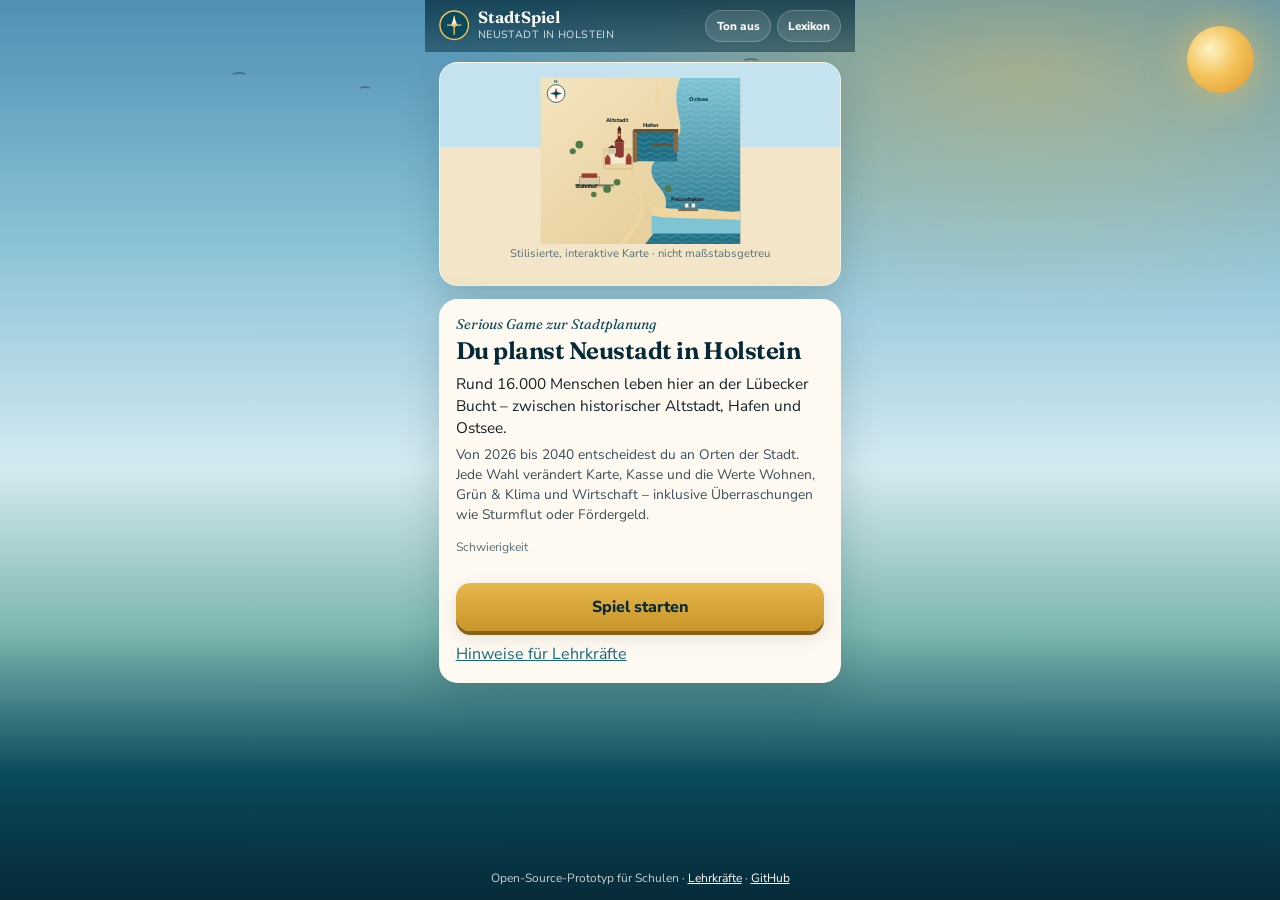
==== commit c4695137: "Ausbau: Karten-Spiel, 13 Jahre, Ereignisse und Lehrkräfteseite Das Spiel läuft jetzt von 2026 bis 20" ====
--- a/index.html
+++ b/index.html
@@ -4,8 +4,11 @@
   <meta charset="UTF-8">
   <meta name="viewport" content="width=device-width, initial-scale=1, viewport-fit=cover">
   <meta name="theme-color" content="#0b4a5c">
+  <meta name="description" content="StadtSpiel: Stadtplanung in Neustadt in Holstein spielerisch begreifen. Serious Game für Schulen.">
   <title>StadtSpiel – Neustadt in Holstein</title>
   <link rel="icon" href="favicon.svg" type="image/svg+xml">
+  <link rel="manifest" href="manifest.webmanifest">
+  <link rel="apple-touch-icon" href="favicon.svg">
   <link rel="preconnect" href="https://fonts.googleapis.com">
   <link rel="preconnect" href="https://fonts.gstatic.com" crossorigin>
   <link href="https://fonts.googleapis.com/css2?family=Fraunces:ital,opsz,wght@0,9..144,500;0,9..144,700;1,9..144,500&family=Nunito+Sans:wght@400;600;700;800&display=swap" rel="stylesheet">
@@ -18,6 +21,7 @@
     <div class="gull"></div>
     <div class="gull"></div>
   </div>
+  <div id="confetti" hidden></div>
 
   <div class="app">
     <header class="topbar">
@@ -33,293 +37,643 @@
           <span>Neustadt in Holstein</span>
         </div>
       </div>
-      <div class="progress-meta" id="progress-meta" hidden>1 / 7</div>
+      <div class="top-actions">
+        <button class="icon-btn" id="btn-sound" type="button" aria-pressed="false">Ton aus</button>
+        <button class="icon-btn" id="btn-glossary" type="button">Lexikon</button>
+      </div>
     </header>
 
     <main>
-      <!-- START -->
       <section id="screen-start" class="screen active">
         <div class="card map-wrap">
-          <h2>Karte von Neustadt</h2>
-          <svg class="map-svg" viewBox="0 0 360 300" role="img" aria-labelledby="map-title map-desc">
-            <title id="map-title">Stilisierte Karte von Neustadt in Holstein</title>
-            <desc id="map-desc">Ostsee im Osten, Hafen und Altstadt in der Mitte, Pelzerhaken im Süden. Nicht maßstabsgetreu.</desc>
-            <defs>
-              <linearGradient id="water" x1="0" y1="0" x2="0" y2="1">
-                <stop offset="0" stop-color="#7ec4d4"/>
-                <stop offset="1" stop-color="#1d6f86"/>
-              </linearGradient>
-              <linearGradient id="land" x1="0" y1="0" x2="1" y2="1">
-                <stop offset="0" stop-color="#f4e4bf"/>
-                <stop offset="1" stop-color="#e2c891"/>
-              </linearGradient>
-              <pattern id="waves" width="24" height="10" patternUnits="userSpaceOnUse">
-                <path d="M0 6 q6 -5 12 0 t12 0" fill="none" stroke="#ffffff" stroke-opacity="0.28" stroke-width="1.2"/>
-              </pattern>
-            </defs>
-            <rect width="360" height="300" fill="url(#land)"/>
-            <!-- Ostsee / Bucht rechts -->
-            <path fill="url(#water)" d="M210 0h150v300H188c22-28 40-46 38-78 0-22-28-32-26-58 3-28 48-38 52-70 3-24-18-52 0-94z"/>
-            <path fill="url(#waves)" d="M210 0h150v300H188c22-28 40-46 38-78 0-22-28-32-26-58 3-28 48-38 52-70 3-24-18-52 0-94z"/>
-            <!-- Strandsaum -->
-            <path d="M206 0c18 40-2 70 0 94-4 32-49 42-52 70-2 26 26 36 26 58 2 32-16 50-38 78l10 0c20-26 36-44 34-76 0-22-28-34-26-58 3-28 48-40 52-70 2-22-14-50 2-96z" fill="#f0d7a2"/>
-            <!-- Hafenbecken -->
-            <path d="M168 96h78v54H168z" fill="#1d6f86"/>
-            <path d="M168 96h78v54H168z" fill="url(#waves)"/>
-            <rect x="166" y="94" width="8" height="58" fill="#8a6a45"/>
-            <rect x="240" y="94" width="8" height="40" fill="#8a6a45"/>
-            <rect x="168" y="92" width="80" height="6" fill="#6b5134"/>
-            <!-- Steg -->
-            <rect x="200" y="118" width="36" height="5" fill="#6b5134"/>
-            <circle cx="190" cy="115" r="3.2" fill="#c9a36a"/>
-            <circle cx="226" cy="108" r="3.2" fill="#c9a36a"/>
-            <!-- Boote im Hafen -->
-            <path d="M184 128 l14 0 3 5 -20 0z" fill="#9a3e32"/>
-            <path d="M208 132 l18 0 3 5 -24 0z" fill="#fff6ea" stroke="#0b4a5c" stroke-width="0.6"/>
-            <!-- Altstadt -->
-            <g transform="translate(86,86)">
-              <rect x="28" y="42" width="52" height="36" fill="#e8d3a4" stroke="#c4a06a" stroke-width="0.8" rx="2"/>
-              <!-- Markt -->
-              <rect x="38" y="52" width="28" height="16" fill="#f7ead3"/>
-              <!-- Häuser -->
-              <g fill="#9a3e32">
-                <path d="M30 58h10v12H30z"/>
-                <path d="M30 58l5-6 5 6z"/>
-                <path d="M68 56h10v14H68z"/>
-                <path d="M68 56l5-7 5 7z"/>
-                <path d="M54 48h8v10h-8z"/>
-                <path d="M54 48l4-5 4 5z"/>
-              </g>
-              <!-- Stadtkirche -->
-              <g transform="translate(42,8)">
-                <rect x="6" y="22" width="16" height="26" fill="#8a3a30"/>
-                <path d="M4 22h20l-10-10z" fill="#5c2a24"/>
-                <rect x="11" y="0" width="6" height="22" fill="#7a332b"/>
-                <path d="M10 0h8l-4-8z" fill="#2a1a16"/>
-                <rect x="12.2" y="6" width="3.6" height="5" fill="#f2c35a"/>
-              </g>
-              <!-- Rathaus andeutung -->
-              <rect x="36" y="40" width="14" height="10" fill="#cfc4a8"/>
-              <path d="M35 40h16l-8-5z" fill="#6d2b23"/>
-            </g>
-            <!-- Bahnhof -->
-            <g transform="translate(70,168)">
-              <rect x="0" y="10" width="36" height="14" fill="#d8c8a4" stroke="#8a6a45" stroke-width="0.7"/>
-              <rect x="4" y="4" width="28" height="8" fill="#9a3e32"/>
-              <rect x="-8" y="24" width="70" height="3" fill="#5b7179"/>
-              <rect x="-8" y="28" width="70" height="1.4" fill="#c4a06a"/>
-            </g>
-            <!-- Bäume -->
-            <g fill="#4e7a4a">
-              <circle cx="70" cy="120" r="7"/>
-              <circle cx="58" cy="132" r="5.5"/>
-              <circle cx="120" cy="200" r="7"/>
-              <circle cx="138" cy="188" r="6"/>
-              <circle cx="96" cy="210" r="5"/>
-              <circle cx="230" cy="200" r="6"/>
-            </g>
-            <g fill="#6d2b23">
-              <rect x="68" y="124" width="3" height="8"/>
-              <rect x="56.5" y="135" width="2.4" height="6"/>
-              <rect x="118.5" y="204" width="3" height="8"/>
-            </g>
-            <!-- Pelzerhaken Strand -->
-            <path d="M200 230c20 4 40 8 80 6 28-1 54 8 80 4v40H200z" fill="#f0d7a2"/>
-            <path d="M200 248c30 6 70 4 160 8v24H200z" fill="#7ec4d4"/>
-            <rect x="248" y="236" width="36" height="4" fill="#8a6a45"/>
-            <!-- kleine Strandkörbe -->
-            <rect x="260" y="226" width="7" height="8" rx="1" fill="#fff6ea" stroke="#6d2b23" stroke-width="0.6"/>
-            <rect x="272" y="226" width="7" height="8" rx="1" fill="#fff6ea" stroke="#6d2b23" stroke-width="0.6"/>
-            <!-- Labels -->
-            <g font-family="Nunito Sans, Segoe UI, sans-serif" font-size="11" font-weight="800" fill="#142228">
-              <text x="118" y="80">Altstadt</text>
-              <text x="184" y="88">Hafen</text>
-              <text x="64" y="198">Bahnhof</text>
-              <text x="236" y="222">Pelzerhaken</text>
-              <text x="268" y="42" fill="#073445">Ostsee</text>
-            </g>
-            <!-- Kompass -->
-            <g transform="translate(28,28)">
-              <circle r="16" fill="#fff6ea" stroke="#0b4a5c" stroke-width="1.4"/>
-              <path d="M0-11 L3 0 0 11 -3 0z" fill="#9a3e32"/>
-              <path d="M-11 0 L0 3 11 0 0-3z" fill="#0b4a5c"/>
-              <text y="-19" text-anchor="middle" font-size="8" font-weight="700" fill="#0b4a5c" font-family="Nunito Sans, sans-serif">N</text>
-            </g>
-          </svg>
-          <p class="map-caption">Stilisierte Orientierungskarte · nicht maßstabsgetreu</p>
-        </div>
-
+          <svg id="intro-map" class="map-svg" viewBox="0 0 360 300" role="img" aria-labelledby="map-title map-desc" data-weather="fair" data-year="2026">
+  <title id="intro-map-title">Interaktive Karte von Neustadt in Holstein</title>
+  <desc id="intro-map-desc">Ostsee im Osten, Hafen und Altstadt in der Mitte, Pelzerhaken im Süden. Marker zeigen Planungssituationen. Nicht maßstabsgetreu.</desc>
+  <defs>
+    <linearGradient id="intro-water" x1="0" y1="0" x2="0" y2="1">
+      <stop offset="0" stop-color="#7ec4d4"/><stop offset="1" stop-color="#1d6f86"/>
+    </linearGradient>
+    <linearGradient id="intro-land" x1="0" y1="0" x2="1" y2="1">
+      <stop offset="0" stop-color="#f4e4bf"/><stop offset="1" stop-color="#e2c891"/>
+    </linearGradient>
+    <pattern id="intro-waves" width="24" height="10" patternUnits="userSpaceOnUse">
+      <path d="M0 6 q6 -5 12 0 t12 0" fill="none" stroke="#ffffff" stroke-opacity="0.28" stroke-width="1.2"/>
+    </pattern>
+    <linearGradient id="intro-dusk" x1="0" y1="0" x2="0" y2="1">
+      <stop offset="0" stop-color="#1a3350" stop-opacity="0.35"/><stop offset="1" stop-color="#0b1c28" stop-opacity="0.15"/>
+    </linearGradient>
+  </defs>
+  <rect width="360" height="300" fill="url(#intro-land)"/>
+  <path fill="url(#intro-water)" d="M210 0h150v300H188c22-28 40-46 38-78 0-22-28-32-26-58 3-28 48-38 52-70 3-24-18-52 0-94z"/>
+  <path fill="url(#intro-waves)" class="wave" d="M210 0h150v300H188c22-28 40-46 38-78 0-22-28-32-26-58 3-28 48-38 52-70 3-24-18-52 0-94z"/>
+  <path d="M206 0c18 40-2 70 0 94-4 32-49 42-52 70-2 26 26 36 26 58 2 32-16 50-38 78l10 0c20-26 36-44 34-76 0-22-28-34-26-58 3-28 48-40 52-70 2-22-14-50 2-96z" fill="#f0d7a2"/>
+  <!-- Hafenbecken -->
+  <path d="M168 96h78v54H168z" fill="#1d6f86"/>
+  <path d="M168 96h78v54H168z" fill="url(#intro-waves)"/>
+  <rect x="166" y="94" width="8" height="58" fill="#8a6a45"/>
+  <rect x="240" y="94" width="8" height="40" fill="#8a6a45"/>
+  <rect x="168" y="92" width="80" height="6" fill="#6b5134"/>
+  <rect x="200" y="118" width="36" height="5" fill="#6b5134"/>
+  <g class="layer layer-hafen-green">
+    <rect x="172" y="98" width="70" height="12" fill="#6b8f4e"/>
+    <circle cx="180" cy="104" r="5" fill="#2f6b4f"/>
+    <circle cx="198" cy="103" r="6" fill="#4e7a4a"/>
+    <circle cx="220" cy="105" r="5.5" fill="#2f6b4f"/>
+    <path d="M176 128 l40 0 2 4 -44 0z" fill="#c9a36a"/>
+  </g>
+  <g class="layer layer-hafen-mix">
+    <rect x="174" y="100" width="14" height="16" fill="#cfc4a8"/>
+    <path d="M173 100h16l-8-6z" fill="#9a3e32"/>
+    <rect x="192" y="102" width="12" height="14" fill="#e8d3a4"/>
+    <path d="M191 102h14l-7-5z" fill="#0b4a5c"/>
+    <rect x="208" y="100" width="16" height="16" fill="#d8c8a4"/>
+    <path d="M207 100h18l-9-6z" fill="#9a3e32"/>
+  </g>
+  <g class="layer layer-hafen-industry">
+    <rect x="176" y="99" width="8" height="22" fill="#5b7179"/>
+    <rect x="188" y="106" width="18" height="12" fill="#3d4f57"/>
+    <rect x="214" y="100" width="6" height="24" fill="#6d2b23"/>
+    <path d="M184 132 l16 0 3 5 -22 0z" fill="#9a3e32"/>
+    <path d="M208 134 l18 0 3 5 -24 0z" fill="#fff6ea" stroke="#0b4a5c" stroke-width="0.6"/>
+  </g>
+  <g class="layer layer-heat-strong">
+    <path d="M160 150 q20 10 40 4 t50 6" fill="none" stroke="#c44b38" stroke-width="2.4" stroke-dasharray="4 3"/>
+    <circle cx="236" cy="118" r="7" fill="#c44b38" stroke="#fff6ea" stroke-width="1"/>
+  </g>
+  <g class="layer layer-heat-medium">
+    <circle cx="236" cy="118" r="7" fill="#e08a4d" stroke="#fff6ea" stroke-width="1"/>
+  </g>
+  <!-- Altstadt base -->
+  <g transform="translate(86,86)">
+    <rect x="28" y="42" width="52" height="36" fill="#e8d3a4" stroke="#c4a06a" stroke-width="0.8" rx="2"/>
+    <rect x="38" y="52" width="28" height="16" fill="#f7ead3"/>
+    <g fill="#9a3e32">
+      <path d="M30 58h10v12H30z"/><path d="M30 58l5-6 5 6z"/>
+      <path d="M68 56h10v14H68z"/><path d="M68 56l5-7 5 7z"/>
+      <path d="M54 48h8v10h-8z"/><path d="M54 48l4-5 4 5z"/>
+    </g>
+    <g transform="translate(42,8)">
+      <rect x="6" y="22" width="16" height="26" fill="#8a3a30"/>
+      <path d="M4 22h20l-10-10z" fill="#5c2a24"/>
+      <rect x="11" y="0" width="6" height="22" fill="#7a332b"/>
+      <path d="M10 0h8l-4-8z" fill="#2a1a16"/>
+      <rect x="12.2" y="6" width="3.6" height="5" fill="#f2c35a"/>
+    </g>
+    <rect x="36" y="40" width="14" height="10" fill="#cfc4a8"/>
+    <path d="M35 40h16l-8-5z" fill="#6d2b23"/>
+  </g>
+  <g class="layer layer-solar">
+    <rect x="116" y="140" width="9" height="5" fill="#1b3a6b" transform="rotate(-20 120 142)"/>
+    <rect x="154" y="138" width="9" height="5" fill="#1b3a6b" transform="rotate(-18 158 140)"/>
+    <rect x="132" y="128" width="8" height="4" fill="#1b3a6b" transform="rotate(-16 136 130)"/>
+  </g>
+  <g class="layer layer-modern">
+    <rect x="128" y="150" width="14" height="22" fill="#8aa4b0"/>
+    <rect x="130" y="153" width="4" height="5" fill="#eaf6fa"/>
+    <rect x="136" y="153" width="4" height="5" fill="#eaf6fa"/>
+  </g>
+  <g class="layer layer-infill">
+    <rect x="150" y="152" width="10" height="14" fill="#c46a3a"/>
+    <path d="M149 152h12l-6-5z" fill="#5c2a24"/>
+  </g>
+  <g class="layer layer-social">
+    <rect x="100" y="158" width="22" height="14" fill="#d8c8a4" stroke="#0b4a5c" stroke-width="0.7"/>
+    <rect x="104" y="162" width="5" height="5" fill="#2a1a16"/>
+    <rect x="112" y="162" width="5" height="5" fill="#2a1a16"/>
+  </g>
+  <g class="layer layer-market-busy">
+    <circle cx="138" cy="148" r="3" fill="#c44b38"/>
+    <circle cx="146" cy="150" r="2.5" fill="#f2c35a"/>
+    <circle cx="132" cy="152" r="2.5" fill="#2f6b4f"/>
+    <rect x="126" y="154" width="20" height="3" fill="#fff6ea"/>
+  </g>
+  <g class="layer layer-youth">
+    <rect x="108" y="168" width="16" height="10" fill="#2a8aa0"/>
+    <path d="M107 168h18l-9-6z" fill="#0b4a5c"/>
+    <circle cx="116" cy="176" r="2" fill="#f2c35a"/>
+  </g>
+  <g class="layer layer-holiday">
+    <rect x="158" y="160" width="8" height="8" fill="#fff6ea" stroke="#c46a3a" stroke-width="0.7"/>
+    <rect x="168" y="162" width="8" height="8" fill="#fff6ea" stroke="#c46a3a" stroke-width="0.7"/>
+  </g>
+  <!-- Bahnhof -->
+  <g transform="translate(70,168)">
+    <rect x="0" y="10" width="36" height="14" fill="#d8c8a4" stroke="#8a6a45" stroke-width="0.7"/>
+    <rect x="4" y="4" width="28" height="8" fill="#9a3e32"/>
+    <rect x="-8" y="24" width="70" height="3" fill="#5b7179"/>
+    <rect x="-8" y="28" width="70" height="1.4" fill="#c4a06a"/>
+  </g>
+  <g class="layer layer-rail">
+    <path d="M62 200 q40 18 80 8 t90 20" fill="none" stroke="#d9a441" stroke-width="2.2" stroke-dasharray="6 4"/>
+    <circle cx="88" cy="200" r="4" fill="#d9a441"/>
+  </g>
+  <g class="layer layer-bus">
+    <path d="M88 200 q30 -20 70 -10 t80 40" fill="none" stroke="#1b6f86" stroke-width="2" stroke-dasharray="5 4"/>
+  </g>
+  <g class="layer layer-walk">
+    <path d="M126 160 q30 20 40 40 t50 50" fill="none" stroke="#2f6b4f" stroke-width="2.2" stroke-linecap="round"/>
+  </g>
+  <g class="layer layer-cars">
+    <rect x="150" y="170" width="7" height="4" rx="1" fill="#3d4f57"/>
+    <rect x="160" y="176" width="7" height="4" rx="1" fill="#9a3e32"/>
+    <rect x="148" y="182" width="7" height="4" rx="1" fill="#0b4a5c"/>
+  </g>
+  <!-- Trees base -->
+  <g fill="#4e7a4a">
+    <circle cx="70" cy="120" r="7"/><circle cx="58" cy="132" r="5.5"/>
+    <circle cx="120" cy="200" r="7"/><circle cx="138" cy="188" r="6"/>
+    <circle cx="96" cy="210" r="5"/><circle cx="230" cy="200" r="6"/>
+  </g>
+  <g class="layer layer-trees-mid">
+    <circle cx="80" cy="148" r="6" fill="#2f6b4f"/>
+    <circle cx="200" cy="188" r="6" fill="#4e7a4a"/>
+  </g>
+  <g class="layer layer-trees-high">
+    <circle cx="80" cy="148" r="7" fill="#2f6b4f"/>
+    <circle cx="52" cy="160" r="7" fill="#4e7a4a"/>
+    <circle cx="200" cy="188" r="7" fill="#2f6b4f"/>
+    <circle cx="214" cy="176" r="6" fill="#4e7a4a"/>
+    <circle cx="164" cy="200" r="6" fill="#2f6b4f"/>
+    <circle cx="100" cy="120" r="6" fill="#4e7a4a"/>
+  </g>
+  <!-- Pelzerhaken beach -->
+  <path d="M200 230c20 4 40 8 80 6 28-1 54 8 80 4v40H200z" fill="#f0d7a2"/>
+  <path d="M200 248c30 6 70 4 160 8v24H200z" fill="#7ec4d4"/>
+  <rect x="248" y="236" width="36" height="4" fill="#8a6a45"/>
+  <rect x="260" y="226" width="7" height="8" rx="1" fill="#fff6ea" stroke="#6d2b23" stroke-width="0.6"/>
+  <rect x="272" y="226" width="7" height="8" rx="1" fill="#fff6ea" stroke="#6d2b23" stroke-width="0.6"/>
+  <g class="layer layer-beach-busy">
+    <rect x="236" y="226" width="7" height="8" rx="1" fill="#fff6ea" stroke="#6d2b23" stroke-width="0.6"/>
+    <rect x="248" y="224" width="7" height="8" rx="1" fill="#fff6ea" stroke="#6d2b23" stroke-width="0.6"/>
+    <rect x="284" y="226" width="7" height="8" rx="1" fill="#fff6ea" stroke="#6d2b23" stroke-width="0.6"/>
+    <rect x="296" y="225" width="7" height="8" rx="1" fill="#fff6ea" stroke="#6d2b23" stroke-width="0.6"/>
+  </g>
+  <g class="layer layer-beach-nature">
+    <path d="M220 232 q20 -10 40 -2 t50 -2" fill="#c4a06a"/>
+    <path d="M230 228 q16 -8 30 0" fill="#6b8f4e"/>
+  </g>
+  <g class="layer layer-wall">
+    <path d="M210 242 h140" stroke="#5b7179" stroke-width="5" stroke-linecap="round"/>
+    <path d="M210 239 h140" stroke="#fff6ea" stroke-width="1.2" opacity="0.5"/>
+  </g>
+  <g class="layer layer-dunes">
+    <path d="M214 236 q24 -14 50 -2 t60 -4 t40 2" fill="#e2c891"/>
+    <path d="M220 232 q20 -10 40 0 t50 -2" fill="#6b8f4e" opacity="0.85"/>
+  </g>
+  <g class="layer layer-path">
+    <path d="M200 200 q20 16 30 32 t40 16" fill="none" stroke="#6b5134" stroke-width="2.2" stroke-dasharray="5 3"/>
+  </g>
+  <g class="layer layer-path-touristic">
+    <path d="M200 200 q20 16 30 32 t40 16" fill="none" stroke="#8a6a45" stroke-width="3.2"/>
+    <rect x="226" y="220" width="10" height="5" fill="#c9a36a"/>
+  </g>
+  <g class="layer layer-sprawl">
+    <g transform="translate(18,200)">
+      <rect width="12" height="10" fill="#d8c8a4"/><path d="M-1 0h14l-7-6z" fill="#9a3e32"/>
+      <rect x="16" y="4" width="12" height="10" fill="#e8d3a4"/><path d="M15 4h14l-7-6z" fill="#6d2b23"/>
+      <rect x="8" y="16" width="12" height="10" fill="#d8c8a4"/><path d="M7 16h14l-7-6z" fill="#9a3e32"/>
+    </g>
+  </g>
+  <g class="layer layer-edge-shop">
+    <rect x="20" y="176" width="28" height="14" fill="#5b7179"/>
+    <rect x="24" y="180" width="8" height="6" fill="#f2c35a"/>
+  </g>
+  <!-- weather overlays -->
+  <g class="layer layer-storm">
+    <rect width="360" height="300" fill="#1a2a38" opacity="0.28"/>
+    <path d="M40 40h50l-10 16h20l-40 28 12-20h-18z" fill="#9aa8b0" opacity="0.7"/>
+    <path d="M200 28h60l-12 18h24l-48 30 14-22h-20z" fill="#c5ced3" opacity="0.75"/>
+    <path d="M80 0 v40 M90 0 v50 M110 0 v30" stroke="#a9c0cc" stroke-width="1.2" opacity="0.7"/>
+  </g>
+  <g class="layer layer-heatwave">
+    <rect width="360" height="300" fill="#e08a4d" opacity="0.22"/>
+  </g>
+  <rect class="layer layer-dusk" width="360" height="300" fill="url(#intro-dusk)"/>
+  <!-- Labels -->
+  <g font-family="Nunito Sans, Segoe UI, sans-serif" font-size="10" font-weight="800" fill="#142228">
+    <text x="118" y="80">Altstadt</text>
+    <text x="184" y="88">Hafen</text>
+    <text x="64" y="198">Bahnhof</text>
+    <text x="236" y="222">Pelzerhaken</text>
+    <text x="268" y="42" fill="#073445">Ostsee</text>
+  </g>
+  <g transform="translate(28,28)">
+    <circle r="16" fill="#fff6ea" stroke="#0b4a5c" stroke-width="1.4"/>
+    <path d="M0-11 L3 0 0 11 -3 0z" fill="#9a3e32"/>
+    <path d="M-11 0 L0 3 11 0 0-3z" fill="#0b4a5c"/>
+    <text y="-19" text-anchor="middle" font-size="8" font-weight="700" fill="#0b4a5c" font-family="Nunito Sans, sans-serif">N</text>
+  </g>
+  <!-- Pins -->
+  <g class="map-pin intro-pin" data-place="hafen"  role="button" aria-label="Hafenwestseite">
+    <circle class="pin-hit" cx="210" cy="112" r="16"/><circle class="pin-ring" cx="210" cy="112" r="8"/><circle class="pin-dot" cx="210" cy="112" r="6"/>
+  </g>
+  <g class="map-pin intro-pin" data-place="altstadt"  role="button" aria-label="Altstadt">
+    <circle class="pin-hit" cx="138" cy="118" r="16"/><circle class="pin-ring" cx="138" cy="118" r="8"/><circle class="pin-dot" cx="138" cy="118" r="6"/>
+  </g>
+  <g class="map-pin intro-pin" data-place="wohnen"  role="button" aria-label="Wohnen nahe Hafen">
+    <circle class="pin-hit" cx="168" cy="168" r="16"/><circle class="pin-ring" cx="168" cy="168" r="8"/><circle class="pin-dot" cx="168" cy="168" r="6"/>
+  </g>
+  <g class="map-pin intro-pin" data-place="verkehr"  role="button" aria-label="Innenstadtverkehr">
+    <circle class="pin-hit" cx="148" cy="178" r="16"/><circle class="pin-ring" cx="148" cy="178" r="8"/><circle class="pin-dot" cx="148" cy="178" r="6"/>
+  </g>
+  <g class="map-pin intro-pin" data-place="pelzerhaken"  role="button" aria-label="Pelzerhaken">
+    <circle class="pin-hit" cx="270" cy="228" r="16"/><circle class="pin-ring" cx="270" cy="228" r="8"/><circle class="pin-dot" cx="270" cy="228" r="6"/>
+  </g>
+  <g class="map-pin intro-pin" data-place="stadtrand"  role="button" aria-label="Stadtrand">
+    <circle class="pin-hit" cx="36" cy="210" r="16"/><circle class="pin-ring" cx="36" cy="210" r="8"/><circle class="pin-dot" cx="36" cy="210" r="6"/>
+  </g>
+  <g class="map-pin intro-pin" data-place="ufer"  role="button" aria-label="Uferweg">
+    <circle class="pin-hit" cx="228" cy="200" r="16"/><circle class="pin-ring" cx="228" cy="200" r="8"/><circle class="pin-dot" cx="228" cy="200" r="6"/>
+  </g>
+  <g class="map-pin intro-pin" data-place="strand"  role="button" aria-label="Strand">
+    <circle class="pin-hit" cx="300" cy="236" r="16"/><circle class="pin-ring" cx="300" cy="236" r="8"/><circle class="pin-dot" cx="300" cy="236" r="6"/>
+  </g>
+  <g class="map-pin intro-pin" data-place="gruen"  role="button" aria-label="Stadtgrün">
+    <circle class="pin-hit" cx="70" cy="128" r="16"/><circle class="pin-ring" cx="70" cy="128" r="8"/><circle class="pin-dot" cx="70" cy="128" r="6"/>
+  </g>
+  <g class="map-pin intro-pin" data-place="bahnhof"  role="button" aria-label="Bahnhof">
+    <circle class="pin-hit" cx="88" cy="186" r="16"/><circle class="pin-ring" cx="88" cy="186" r="8"/><circle class="pin-dot" cx="88" cy="186" r="6"/>
+  </g>
+  <g class="map-pin intro-pin" data-place="markt"  role="button" aria-label="Markt">
+    <circle class="pin-hit" cx="124" cy="156" r="16"/><circle class="pin-ring" cx="124" cy="156" r="8"/><circle class="pin-dot" cx="124" cy="156" r="6"/>
+  </g>
+  <g class="map-pin intro-pin" data-place="jugend"  role="button" aria-label="Treffpunkte">
+    <circle class="pin-hit" cx="116" cy="176" r="16"/><circle class="pin-ring" cx="116" cy="176" r="8"/><circle class="pin-dot" cx="116" cy="176" r="6"/>
+  </g>
+</svg>
+          <p class="map-caption">Stilisierte, interaktive Karte · nicht maßstabsgetreu</p>
+        </div>
         <div class="card">
           <p class="kicker">Serious Game zur Stadtplanung</p>
           <h1>Du planst Neustadt in Holstein</h1>
           <p class="lead">Rund 16.000 Menschen leben hier an der Lübecker Bucht – zwischen historischer Altstadt, Hafen und Ostsee.</p>
-          <p class="body-text">In sieben Situationen, angelehnt an echte Themen der Stadt, triffst du Entscheidungen. Jede Wahl verändert die Werte Wohnen, Grün &amp; Klima und Wirtschaft. Achte auf die Balance: Was dem einen Bereich hilft, kann einem anderen schaden.</p>
+          <p class="body-text">Von 2026 bis 2040 entscheidest du an Orten der Stadt. Jede Wahl verändert Karte, Kasse und die Werte Wohnen, Grün &amp; Klima und Wirtschaft – inklusive Überraschungen wie Sturmflut oder Fördergeld.</p>
+          <p class="hint" style="margin-top:0.85rem;">Schwierigkeit</p>
+          <div class="diff-row" id="diff-buttons"></div>
           <div class="actions">
             <button class="btn btn-gold" id="btn-start">Spiel starten</button>
+            <button class="btn btn-ghost" id="btn-continue" hidden>Spielstand fortsetzen</button>
           </div>
+          <div class="link-row">
+            <a href="lehrkraefte.html">Hinweise für Lehrkräfte</a>
+          </div>
         </div>
       </section>
 
-      <!-- GAME -->
-      <section id="screen-game" class="screen">
-        <div class="skyline-wrap" id="skyline" data-wohnen="mid" data-gruen="mid" data-wirtschaft="mid">
-          <svg class="skyline-svg" viewBox="0 0 390 128" role="img" aria-label="Stilisiertes Stadtbild von Hafen und Altstadt">
-            <defs>
-              <linearGradient id="skylineWater" x1="0" y1="0" x2="0" y2="1">
-                <stop offset="0" stop-color="#3a8ea3"/>
-                <stop offset="1" stop-color="#0b4a5c"/>
-              </linearGradient>
-            </defs>
-            <rect x="0" y="92" width="390" height="36" fill="url(#skylineWater)"/>
-            <path class="wave" d="M0 100 q20 -8 40 0 t40 0 t40 0 t40 0 t40 0 t40 0 t40 0 t40 0 t40 0 t40 0 v28 H0z" fill="#2a7a90" opacity="0.55"/>
-            <rect x="0" y="90" width="390" height="8" fill="#6b5134"/>
-            <rect x="0" y="88" width="390" height="3" fill="#8a6a45"/>
-            <!-- Crane -->
-            <g class="crane" transform="translate(300,18)">
-              <rect x="10" y="20" width="4" height="62" fill="#c4a06a"/>
-              <path d="M12 22 h48 l-6 4 H12z" fill="#d9a441"/>
-              <path d="M54 26 v18" stroke="#5b7179" stroke-width="1.2"/>
-              <rect x="50" y="44" width="8" height="6" fill="#9a3e32"/>
-            </g>
-            <!-- Church -->
-            <g transform="translate(148,8)">
-              <rect x="18" y="42" width="44" height="40" fill="#8a3a30"/>
-              <path d="M16 42h48l-24-16z" fill="#5c2a24"/>
-              <rect x="34" y="4" width="12" height="30" fill="#7a332b"/>
-              <path d="M32 4h16l-8-12z" fill="#2a1a16"/>
-              <rect x="37" y="12" width="6" height="8" fill="#f2c35a"/>
-              <rect x="28" y="54" width="8" height="14" fill="#f4e4bf"/>
-              <rect x="44" y="56" width="7" height="10" fill="#2a1a16"/>
-            </g>
-            <!-- Houses left -->
-            <g transform="translate(40,42)">
-              <rect x="0" y="28" width="36" height="22" fill="#c46a3a"/>
-              <path d="M-2 28h40l-20-16z" fill="#6d2b23"/>
-              <rect x="8" y="36" width="7" height="8" fill="#f4e4bf"/>
-              <rect x="20" y="36" width="7" height="8" fill="#f4e4bf"/>
-              <rect x="40" y="22" width="32" height="28" fill="#9a3e32"/>
-              <path d="M38 22h36l-18-14z" fill="#3d4f57"/>
-              <rect x="48" y="32" width="6" height="8" fill="#f4e4bf"/>
-              <rect x="60" y="32" width="6" height="8" fill="#f4e4bf"/>
-            </g>
-            <g class="house-extra" transform="translate(8,50)">
-              <rect x="0" y="22" width="28" height="20" fill="#d8c8a4"/>
-              <path d="M-2 22h32l-16-12z" fill="#9a3e32"/>
-              <rect x="6" y="28" width="6" height="7" fill="#2a1a16"/>
-            </g>
-            <!-- Houses right of church -->
-            <g transform="translate(230,46)">
-              <rect x="0" y="24" width="34" height="22" fill="#b4563a"/>
-              <path d="M-2 24h38l-19-14z" fill="#5c2a24"/>
-              <rect x="8" y="32" width="6" height="7" fill="#f4e4bf"/>
-              <rect x="20" y="32" width="6" height="7" fill="#f4e4bf"/>
-              <g class="house-extra">
-                <rect x="38" y="16" width="30" height="30" fill="#cfc4a8"/>
-                <path d="M36 16h34l-17-13z" fill="#0b4a5c"/>
-                <rect x="46" y="26" width="6" height="8" fill="#f4e4bf"/>
-              </g>
-            </g>
-            <!-- Trees -->
-            <g class="tree">
-              <rect x="118" y="78" width="5" height="12" fill="#6d2b23"/>
-              <circle cx="120.5" cy="72" r="11" fill="#3d6b3c"/>
-              <circle cx="112" cy="76" r="7" fill="#4e7a4a"/>
-              <rect x="348" y="78" width="5" height="12" fill="#6d2b23"/>
-              <circle cx="350.5" cy="70" r="12" fill="#2f6b4f"/>
-              <circle cx="340" cy="76" r="7" fill="#4e7a4a"/>
-            </g>
-            <!-- Boats -->
-            <g class="boat">
-              <path d="M70 104 l28 0 6 8 -40 0z" fill="#fff6ea" stroke="#062a38" stroke-width="0.8"/>
-              <path d="M86 104 v-16" stroke="#6d2b23" stroke-width="1.4"/>
-              <path d="M86 88 l14 12 h-14z" fill="#9a3e32"/>
-              <path d="M300 106 l24 0 5 7 -34 0z" fill="#f2c35a" stroke="#062a38" stroke-width="0.8"/>
-            </g>
-          </svg>
-        </div>
-
+      <section id="screen-play" class="screen">
+        <div class="hud">
+          <div class="hud-badge" id="hud-year">2026</div>
+          <div class="hud-badge" id="hud-budget-wrap">Kasse <span id="hud-budget">80</span></div>
+          <div class="hud-progress" id="hud-progress">1 / 13</div>
+        </div>
         <div class="stats" aria-live="polite">
-          <div class="stat">
-            <div class="stat-label">
-              <svg viewBox="0 0 16 16" aria-hidden="true"><path fill="#c46a3a" d="M2 14V7l6-5 6 5v7H9V9H7v5H2z"/></svg>
-              Wohnen
-            </div>
-            <div class="stat-track"><div class="stat-fill wohnen" data-stat="wohnen" style="width:50%"></div></div>
-            <div class="stat-value" data-stat="wohnen">50</div>
-          </div>
-          <div class="stat">
-            <div class="stat-label">
-              <svg viewBox="0 0 16 16" aria-hidden="true"><path fill="#2f6b4f" d="M8 1c3 3 6 5 6 8a6 6 0 1 1-12 0c0-3 3-5 6-8z"/></svg>
-              Grün &amp; Klima
-            </div>
-            <div class="stat-track"><div class="stat-fill gruen" data-stat="gruen" style="width:50%"></div></div>
-            <div class="stat-value" data-stat="gruen">50</div>
-          </div>
-          <div class="stat">
-            <div class="stat-label">
-              <svg viewBox="0 0 16 16" aria-hidden="true"><circle cx="8" cy="8" r="6.2" fill="#1b6f86"/><text x="8" y="11" text-anchor="middle" font-size="8" font-weight="700" fill="#fff6ea">€</text></svg>
-              Wirtschaft
-            </div>
-            <div class="stat-track"><div class="stat-fill wirtschaft" data-stat="wirtschaft" style="width:50%"></div></div>
-            <div class="stat-value" data-stat="wirtschaft">50</div>
-          </div>
+          <div class="stat"><div class="stat-label">Wohnen</div><div class="stat-track"><div class="stat-fill wohnen" data-stat="wohnen" style="width:50%"></div></div><div class="stat-value" data-stat="wohnen">50</div></div>
+          <div class="stat"><div class="stat-label">Grün &amp; Klima</div><div class="stat-track"><div class="stat-fill gruen" data-stat="gruen" style="width:50%"></div></div><div class="stat-value" data-stat="gruen">50</div></div>
+          <div class="stat"><div class="stat-label">Wirtschaft</div><div class="stat-track"><div class="stat-fill wirtschaft" data-stat="wirtschaft" style="width:50%"></div></div><div class="stat-value" data-stat="wirtschaft">50</div></div>
+        </div>
+        <div class="map-stage">
+          <svg id="stadt-map" class="map-svg" viewBox="0 0 360 300" role="img" aria-labelledby="map-title map-desc" data-weather="fair" data-year="2026">
+  <title id="map-title">Interaktive Karte von Neustadt in Holstein</title>
+  <desc id="map-desc">Ostsee im Osten, Hafen und Altstadt in der Mitte, Pelzerhaken im Süden. Marker zeigen Planungssituationen. Nicht maßstabsgetreu.</desc>
+  <defs>
+    <linearGradient id="water" x1="0" y1="0" x2="0" y2="1">
+      <stop offset="0" stop-color="#7ec4d4"/><stop offset="1" stop-color="#1d6f86"/>
+    </linearGradient>
+    <linearGradient id="land" x1="0" y1="0" x2="1" y2="1">
+      <stop offset="0" stop-color="#f4e4bf"/><stop offset="1" stop-color="#e2c891"/>
+    </linearGradient>
+    <pattern id="waves" width="24" height="10" patternUnits="userSpaceOnUse">
+      <path d="M0 6 q6 -5 12 0 t12 0" fill="none" stroke="#ffffff" stroke-opacity="0.28" stroke-width="1.2"/>
+    </pattern>
+    <linearGradient id="dusk" x1="0" y1="0" x2="0" y2="1">
+      <stop offset="0" stop-color="#1a3350" stop-opacity="0.35"/><stop offset="1" stop-color="#0b1c28" stop-opacity="0.15"/>
+    </linearGradient>
+  </defs>
+  <rect width="360" height="300" fill="url(#land)"/>
+  <path fill="url(#water)" d="M210 0h150v300H188c22-28 40-46 38-78 0-22-28-32-26-58 3-28 48-38 52-70 3-24-18-52 0-94z"/>
+  <path fill="url(#waves)" class="wave" d="M210 0h150v300H188c22-28 40-46 38-78 0-22-28-32-26-58 3-28 48-38 52-70 3-24-18-52 0-94z"/>
+  <path d="M206 0c18 40-2 70 0 94-4 32-49 42-52 70-2 26 26 36 26 58 2 32-16 50-38 78l10 0c20-26 36-44 34-76 0-22-28-34-26-58 3-28 48-40 52-70 2-22-14-50 2-96z" fill="#f0d7a2"/>
+  <!-- Hafenbecken -->
+  <path d="M168 96h78v54H168z" fill="#1d6f86"/>
+  <path d="M168 96h78v54H168z" fill="url(#waves)"/>
+  <rect x="166" y="94" width="8" height="58" fill="#8a6a45"/>
+  <rect x="240" y="94" width="8" height="40" fill="#8a6a45"/>
+  <rect x="168" y="92" width="80" height="6" fill="#6b5134"/>
+  <rect x="200" y="118" width="36" height="5" fill="#6b5134"/>
+  <g class="layer layer-hafen-green">
+    <rect x="172" y="98" width="70" height="12" fill="#6b8f4e"/>
+    <circle cx="180" cy="104" r="5" fill="#2f6b4f"/>
+    <circle cx="198" cy="103" r="6" fill="#4e7a4a"/>
+    <circle cx="220" cy="105" r="5.5" fill="#2f6b4f"/>
+    <path d="M176 128 l40 0 2 4 -44 0z" fill="#c9a36a"/>
+  </g>
+  <g class="layer layer-hafen-mix">
+    <rect x="174" y="100" width="14" height="16" fill="#cfc4a8"/>
+    <path d="M173 100h16l-8-6z" fill="#9a3e32"/>
+    <rect x="192" y="102" width="12" height="14" fill="#e8d3a4"/>
+    <path d="M191 102h14l-7-5z" fill="#0b4a5c"/>
+    <rect x="208" y="100" width="16" height="16" fill="#d8c8a4"/>
+    <path d="M207 100h18l-9-6z" fill="#9a3e32"/>
+  </g>
+  <g class="layer layer-hafen-industry">
+    <rect x="176" y="99" width="8" height="22" fill="#5b7179"/>
+    <rect x="188" y="106" width="18" height="12" fill="#3d4f57"/>
+    <rect x="214" y="100" width="6" height="24" fill="#6d2b23"/>
+    <path d="M184 132 l16 0 3 5 -22 0z" fill="#9a3e32"/>
+    <path d="M208 134 l18 0 3 5 -24 0z" fill="#fff6ea" stroke="#0b4a5c" stroke-width="0.6"/>
+  </g>
+  <g class="layer layer-heat-strong">
+    <path d="M160 150 q20 10 40 4 t50 6" fill="none" stroke="#c44b38" stroke-width="2.4" stroke-dasharray="4 3"/>
+    <circle cx="236" cy="118" r="7" fill="#c44b38" stroke="#fff6ea" stroke-width="1"/>
+  </g>
+  <g class="layer layer-heat-medium">
+    <circle cx="236" cy="118" r="7" fill="#e08a4d" stroke="#fff6ea" stroke-width="1"/>
+  </g>
+  <!-- Altstadt base -->
+  <g transform="translate(86,86)">
+    <rect x="28" y="42" width="52" height="36" fill="#e8d3a4" stroke="#c4a06a" stroke-width="0.8" rx="2"/>
+    <rect x="38" y="52" width="28" height="16" fill="#f7ead3"/>
+    <g fill="#9a3e32">
+      <path d="M30 58h10v12H30z"/><path d="M30 58l5-6 5 6z"/>
+      <path d="M68 56h10v14H68z"/><path d="M68 56l5-7 5 7z"/>
+      <path d="M54 48h8v10h-8z"/><path d="M54 48l4-5 4 5z"/>
+    </g>
+    <g transform="translate(42,8)">
+      <rect x="6" y="22" width="16" height="26" fill="#8a3a30"/>
+      <path d="M4 22h20l-10-10z" fill="#5c2a24"/>
+      <rect x="11" y="0" width="6" height="22" fill="#7a332b"/>
+      <path d="M10 0h8l-4-8z" fill="#2a1a16"/>
+      <rect x="12.2" y="6" width="3.6" height="5" fill="#f2c35a"/>
+    </g>
+    <rect x="36" y="40" width="14" height="10" fill="#cfc4a8"/>
+    <path d="M35 40h16l-8-5z" fill="#6d2b23"/>
+  </g>
+  <g class="layer layer-solar">
+    <rect x="116" y="140" width="9" height="5" fill="#1b3a6b" transform="rotate(-20 120 142)"/>
+    <rect x="154" y="138" width="9" height="5" fill="#1b3a6b" transform="rotate(-18 158 140)"/>
+    <rect x="132" y="128" width="8" height="4" fill="#1b3a6b" transform="rotate(-16 136 130)"/>
+  </g>
+  <g class="layer layer-modern">
+    <rect x="128" y="150" width="14" height="22" fill="#8aa4b0"/>
+    <rect x="130" y="153" width="4" height="5" fill="#eaf6fa"/>
+    <rect x="136" y="153" width="4" height="5" fill="#eaf6fa"/>
+  </g>
+  <g class="layer layer-infill">
+    <rect x="150" y="152" width="10" height="14" fill="#c46a3a"/>
+    <path d="M149 152h12l-6-5z" fill="#5c2a24"/>
+  </g>
+  <g class="layer layer-social">
+    <rect x="100" y="158" width="22" height="14" fill="#d8c8a4" stroke="#0b4a5c" stroke-width="0.7"/>
+    <rect x="104" y="162" width="5" height="5" fill="#2a1a16"/>
+    <rect x="112" y="162" width="5" height="5" fill="#2a1a16"/>
+  </g>
+  <g class="layer layer-market-busy">
+    <circle cx="138" cy="148" r="3" fill="#c44b38"/>
+    <circle cx="146" cy="150" r="2.5" fill="#f2c35a"/>
+    <circle cx="132" cy="152" r="2.5" fill="#2f6b4f"/>
+    <rect x="126" y="154" width="20" height="3" fill="#fff6ea"/>
+  </g>
+  <g class="layer layer-youth">
+    <rect x="108" y="168" width="16" height="10" fill="#2a8aa0"/>
+    <path d="M107 168h18l-9-6z" fill="#0b4a5c"/>
+    <circle cx="116" cy="176" r="2" fill="#f2c35a"/>
+  </g>
+  <g class="layer layer-holiday">
+    <rect x="158" y="160" width="8" height="8" fill="#fff6ea" stroke="#c46a3a" stroke-width="0.7"/>
+    <rect x="168" y="162" width="8" height="8" fill="#fff6ea" stroke="#c46a3a" stroke-width="0.7"/>
+  </g>
+  <!-- Bahnhof -->
+  <g transform="translate(70,168)">
+    <rect x="0" y="10" width="36" height="14" fill="#d8c8a4" stroke="#8a6a45" stroke-width="0.7"/>
+    <rect x="4" y="4" width="28" height="8" fill="#9a3e32"/>
+    <rect x="-8" y="24" width="70" height="3" fill="#5b7179"/>
+    <rect x="-8" y="28" width="70" height="1.4" fill="#c4a06a"/>
+  </g>
+  <g class="layer layer-rail">
+    <path d="M62 200 q40 18 80 8 t90 20" fill="none" stroke="#d9a441" stroke-width="2.2" stroke-dasharray="6 4"/>
+    <circle cx="88" cy="200" r="4" fill="#d9a441"/>
+  </g>
+  <g class="layer layer-bus">
+    <path d="M88 200 q30 -20 70 -10 t80 40" fill="none" stroke="#1b6f86" stroke-width="2" stroke-dasharray="5 4"/>
+  </g>
+  <g class="layer layer-walk">
+    <path d="M126 160 q30 20 40 40 t50 50" fill="none" stroke="#2f6b4f" stroke-width="2.2" stroke-linecap="round"/>
+  </g>
+  <g class="layer layer-cars">
+    <rect x="150" y="170" width="7" height="4" rx="1" fill="#3d4f57"/>
+    <rect x="160" y="176" width="7" height="4" rx="1" fill="#9a3e32"/>
+    <rect x="148" y="182" width="7" height="4" rx="1" fill="#0b4a5c"/>
+  </g>
+  <!-- Trees base -->
+  <g fill="#4e7a4a">
+    <circle cx="70" cy="120" r="7"/><circle cx="58" cy="132" r="5.5"/>
+    <circle cx="120" cy="200" r="7"/><circle cx="138" cy="188" r="6"/>
+    <circle cx="96" cy="210" r="5"/><circle cx="230" cy="200" r="6"/>
+  </g>
+  <g class="layer layer-trees-mid">
+    <circle cx="80" cy="148" r="6" fill="#2f6b4f"/>
+    <circle cx="200" cy="188" r="6" fill="#4e7a4a"/>
+  </g>
+  <g class="layer layer-trees-high">
+    <circle cx="80" cy="148" r="7" fill="#2f6b4f"/>
+    <circle cx="52" cy="160" r="7" fill="#4e7a4a"/>
+    <circle cx="200" cy="188" r="7" fill="#2f6b4f"/>
+    <circle cx="214" cy="176" r="6" fill="#4e7a4a"/>
+    <circle cx="164" cy="200" r="6" fill="#2f6b4f"/>
+    <circle cx="100" cy="120" r="6" fill="#4e7a4a"/>
+  </g>
+  <!-- Pelzerhaken beach -->
+  <path d="M200 230c20 4 40 8 80 6 28-1 54 8 80 4v40H200z" fill="#f0d7a2"/>
+  <path d="M200 248c30 6 70 4 160 8v24H200z" fill="#7ec4d4"/>
+  <rect x="248" y="236" width="36" height="4" fill="#8a6a45"/>
+  <rect x="260" y="226" width="7" height="8" rx="1" fill="#fff6ea" stroke="#6d2b23" stroke-width="0.6"/>
+  <rect x="272" y="226" width="7" height="8" rx="1" fill="#fff6ea" stroke="#6d2b23" stroke-width="0.6"/>
+  <g class="layer layer-beach-busy">
+    <rect x="236" y="226" width="7" height="8" rx="1" fill="#fff6ea" stroke="#6d2b23" stroke-width="0.6"/>
+    <rect x="248" y="224" width="7" height="8" rx="1" fill="#fff6ea" stroke="#6d2b23" stroke-width="0.6"/>
+    <rect x="284" y="226" width="7" height="8" rx="1" fill="#fff6ea" stroke="#6d2b23" stroke-width="0.6"/>
+    <rect x="296" y="225" width="7" height="8" rx="1" fill="#fff6ea" stroke="#6d2b23" stroke-width="0.6"/>
+  </g>
+  <g class="layer layer-beach-nature">
+    <path d="M220 232 q20 -10 40 -2 t50 -2" fill="#c4a06a"/>
+    <path d="M230 228 q16 -8 30 0" fill="#6b8f4e"/>
+  </g>
+  <g class="layer layer-wall">
+    <path d="M210 242 h140" stroke="#5b7179" stroke-width="5" stroke-linecap="round"/>
+    <path d="M210 239 h140" stroke="#fff6ea" stroke-width="1.2" opacity="0.5"/>
+  </g>
+  <g class="layer layer-dunes">
+    <path d="M214 236 q24 -14 50 -2 t60 -4 t40 2" fill="#e2c891"/>
+    <path d="M220 232 q20 -10 40 0 t50 -2" fill="#6b8f4e" opacity="0.85"/>
+  </g>
+  <g class="layer layer-path">
+    <path d="M200 200 q20 16 30 32 t40 16" fill="none" stroke="#6b5134" stroke-width="2.2" stroke-dasharray="5 3"/>
+  </g>
+  <g class="layer layer-path-touristic">
+    <path d="M200 200 q20 16 30 32 t40 16" fill="none" stroke="#8a6a45" stroke-width="3.2"/>
+    <rect x="226" y="220" width="10" height="5" fill="#c9a36a"/>
+  </g>
+  <g class="layer layer-sprawl">
+    <g transform="translate(18,200)">
+      <rect width="12" height="10" fill="#d8c8a4"/><path d="M-1 0h14l-7-6z" fill="#9a3e32"/>
+      <rect x="16" y="4" width="12" height="10" fill="#e8d3a4"/><path d="M15 4h14l-7-6z" fill="#6d2b23"/>
+      <rect x="8" y="16" width="12" height="10" fill="#d8c8a4"/><path d="M7 16h14l-7-6z" fill="#9a3e32"/>
+    </g>
+  </g>
+  <g class="layer layer-edge-shop">
+    <rect x="20" y="176" width="28" height="14" fill="#5b7179"/>
+    <rect x="24" y="180" width="8" height="6" fill="#f2c35a"/>
+  </g>
+  <!-- weather overlays -->
+  <g class="layer layer-storm">
+    <rect width="360" height="300" fill="#1a2a38" opacity="0.28"/>
+    <path d="M40 40h50l-10 16h20l-40 28 12-20h-18z" fill="#9aa8b0" opacity="0.7"/>
+    <path d="M200 28h60l-12 18h24l-48 30 14-22h-20z" fill="#c5ced3" opacity="0.75"/>
+    <path d="M80 0 v40 M90 0 v50 M110 0 v30" stroke="#a9c0cc" stroke-width="1.2" opacity="0.7"/>
+  </g>
+  <g class="layer layer-heatwave">
+    <rect width="360" height="300" fill="#e08a4d" opacity="0.22"/>
+  </g>
+  <rect class="layer layer-dusk" width="360" height="300" fill="url(#dusk)"/>
+  <!-- Labels -->
+  <g font-family="Nunito Sans, Segoe UI, sans-serif" font-size="10" font-weight="800" fill="#142228">
+    <text x="118" y="80">Altstadt</text>
+    <text x="184" y="88">Hafen</text>
+    <text x="64" y="198">Bahnhof</text>
+    <text x="236" y="222">Pelzerhaken</text>
+    <text x="268" y="42" fill="#073445">Ostsee</text>
+  </g>
+  <g transform="translate(28,28)">
+    <circle r="16" fill="#fff6ea" stroke="#0b4a5c" stroke-width="1.4"/>
+    <path d="M0-11 L3 0 0 11 -3 0z" fill="#9a3e32"/>
+    <path d="M-11 0 L0 3 11 0 0-3z" fill="#0b4a5c"/>
+    <text y="-19" text-anchor="middle" font-size="8" font-weight="700" fill="#0b4a5c" font-family="Nunito Sans, sans-serif">N</text>
+  </g>
+  <!-- Pins -->
+  <g class="map-pin" data-place="hafen" tabindex="0" role="button" aria-label="Hafenwestseite">
+    <circle class="pin-hit" cx="210" cy="112" r="16"/><circle class="pin-ring" cx="210" cy="112" r="8"/><circle class="pin-dot" cx="210" cy="112" r="6"/>
+  </g>
+  <g class="map-pin" data-place="altstadt" tabindex="0" role="button" aria-label="Altstadt">
+    <circle class="pin-hit" cx="138" cy="118" r="16"/><circle class="pin-ring" cx="138" cy="118" r="8"/><circle class="pin-dot" cx="138" cy="118" r="6"/>
+  </g>
+  <g class="map-pin" data-place="wohnen" tabindex="0" role="button" aria-label="Wohnen nahe Hafen">
+    <circle class="pin-hit" cx="168" cy="168" r="16"/><circle class="pin-ring" cx="168" cy="168" r="8"/><circle class="pin-dot" cx="168" cy="168" r="6"/>
+  </g>
+  <g class="map-pin" data-place="verkehr" tabindex="0" role="button" aria-label="Innenstadtverkehr">
+    <circle class="pin-hit" cx="148" cy="178" r="16"/><circle class="pin-ring" cx="148" cy="178" r="8"/><circle class="pin-dot" cx="148" cy="178" r="6"/>
+  </g>
+  <g class="map-pin" data-place="pelzerhaken" tabindex="0" role="button" aria-label="Pelzerhaken">
+    <circle class="pin-hit" cx="270" cy="228" r="16"/><circle class="pin-ring" cx="270" cy="228" r="8"/><circle class="pin-dot" cx="270" cy="228" r="6"/>
+  </g>
+  <g class="map-pin" data-place="stadtrand" tabindex="0" role="button" aria-label="Stadtrand">
+    <circle class="pin-hit" cx="36" cy="210" r="16"/><circle class="pin-ring" cx="36" cy="210" r="8"/><circle class="pin-dot" cx="36" cy="210" r="6"/>
+  </g>
+  <g class="map-pin" data-place="ufer" tabindex="0" role="button" aria-label="Uferweg">
+    <circle class="pin-hit" cx="228" cy="200" r="16"/><circle class="pin-ring" cx="228" cy="200" r="8"/><circle class="pin-dot" cx="228" cy="200" r="6"/>
+  </g>
+  <g class="map-pin" data-place="strand" tabindex="0" role="button" aria-label="Strand">
+    <circle class="pin-hit" cx="300" cy="236" r="16"/><circle class="pin-ring" cx="300" cy="236" r="8"/><circle class="pin-dot" cx="300" cy="236" r="6"/>
+  </g>
+  <g class="map-pin" data-place="gruen" tabindex="0" role="button" aria-label="Stadtgrün">
+    <circle class="pin-hit" cx="70" cy="128" r="16"/><circle class="pin-ring" cx="70" cy="128" r="8"/><circle class="pin-dot" cx="70" cy="128" r="6"/>
+  </g>
+  <g class="map-pin" data-place="bahnhof" tabindex="0" role="button" aria-label="Bahnhof">
+    <circle class="pin-hit" cx="88" cy="186" r="16"/><circle class="pin-ring" cx="88" cy="186" r="8"/><circle class="pin-dot" cx="88" cy="186" r="6"/>
+  </g>
+  <g class="map-pin" data-place="markt" tabindex="0" role="button" aria-label="Markt">
+    <circle class="pin-hit" cx="124" cy="156" r="16"/><circle class="pin-ring" cx="124" cy="156" r="8"/><circle class="pin-dot" cx="124" cy="156" r="6"/>
+  </g>
+  <g class="map-pin" data-place="jugend" tabindex="0" role="button" aria-label="Treffpunkte">
+    <circle class="pin-hit" cx="116" cy="176" r="16"/><circle class="pin-ring" cx="116" cy="176" r="8"/><circle class="pin-dot" cx="116" cy="176" r="6"/>
+  </g>
+</svg>
+          <div class="year-toast" id="year-toast" hidden>Jahr 2027</div>
+          <aside class="voice" id="voice" hidden>
+            <div class="voice-who"></div>
+            <p class="voice-text"></p>
+          </aside>
         </div>
         <div class="deltas" id="deltas" aria-live="polite"></div>
         <div class="feedback" id="feedback" role="status"></div>
-
-        <div class="card">
-          <div class="scenario-num" id="scenario-num">Situation 1 von 7</div>
-          <h2 class="scenario-title" id="scenario-title">Titel</h2>
-          <p class="scenario-text" id="scenario-text"></p>
-          <div class="term-box" id="term-box" hidden></div>
-          <div class="options" id="options"></div>
-          <div class="actions">
-            <button class="btn btn-gold" id="btn-action" disabled>Entscheidung treffen</button>
+        <div id="sheet" class="is-open">
+          <div class="card">
+            <div class="scenario-kicker" id="scenario-kicker">2026 · Hafen</div>
+            <h2 class="scenario-title" id="scenario-title">Titel</h2>
+            <p class="scenario-text" id="scenario-text"></p>
+            <div class="term-box" id="term-box" hidden></div>
+            <div class="options" id="options"></div>
+            <div class="actions">
+              <button class="btn" id="btn-action" disabled>Entscheidung treffen</button>
+            </div>
           </div>
         </div>
       </section>
 
-      <!-- RESULT -->
       <section id="screen-result" class="screen">
         <div class="card result-hero">
-          <p class="kicker">Auswertung</p>
-          <h2>Deine Stadtplanung</h2>
+          <p class="kicker" id="result-kicker">Auswertung</p>
+          <h2>Deine Stadtplanung · 2040</h2>
           <div class="score-seal" id="final-score" data-band="solide">0</div>
           <p class="result-text" id="result-text"></p>
+          <p class="hint" id="result-budget"></p>
           <div class="stats result-stats">
-            <div class="stat">
-              <div class="stat-label">Wohnen</div>
-              <div class="stat-track"><div class="stat-fill wohnen" data-stat="wohnen" style="width:0%"></div></div>
-              <div class="stat-value" data-stat="wohnen">0</div>
-            </div>
-            <div class="stat">
-              <div class="stat-label">Grün &amp; Klima</div>
-              <div class="stat-track"><div class="stat-fill gruen" data-stat="gruen" style="width:0%"></div></div>
-              <div class="stat-value" data-stat="gruen">0</div>
-            </div>
-            <div class="stat">
-              <div class="stat-label">Wirtschaft</div>
-              <div class="stat-track"><div class="stat-fill wirtschaft" data-stat="wirtschaft" style="width:0%"></div></div>
-              <div class="stat-value" data-stat="wirtschaft">0</div>
-            </div>
+            <div class="stat"><div class="stat-label">Wohnen</div><div class="stat-track"><div class="stat-fill wohnen" data-stat="wohnen" style="width:0%"></div></div><div class="stat-value" data-stat="wohnen">0</div></div>
+            <div class="stat"><div class="stat-label">Grün &amp; Klima</div><div class="stat-track"><div class="stat-fill gruen" data-stat="gruen" style="width:0%"></div></div><div class="stat-value" data-stat="gruen">0</div></div>
+            <div class="stat"><div class="stat-label">Wirtschaft</div><div class="stat-track"><div class="stat-fill wirtschaft" data-stat="wirtschaft" style="width:0%"></div></div><div class="stat-value" data-stat="wirtschaft">0</div></div>
           </div>
+          <p id="tradeoff" class="body-text" style="text-align:left"></p>
           <div class="actions">
             <button class="btn btn-gold" id="btn-restart">Nochmal spielen</button>
+            <button class="btn btn-ghost" id="btn-print">Zusammenfassung drucken</button>
           </div>
-          <h2 style="font-size:1.05rem;margin-top:1rem;">Deine Entscheidungen</h2>
+          <h2 class="section-title">Auszeichnungen</h2>
+          <ul class="achieve" id="achievement-list"></ul>
+          <div>
+            <h2 class="section-title">Ereignisse</h2>
+            <ul class="events-log" id="event-list"></ul>
+          </div>
+          <h2 class="section-title">Deine Entscheidungen</h2>
           <ul class="choices" id="choice-list"></ul>
-          <p class="footnote">Die Angaben sind vereinfacht und für den Unterricht aufbereitet (Stand 2026). Sie ersetzen keine amtliche Planung der Stadt Neustadt in Holstein.</p>
+          <h2 class="section-title">Fragen zur Auswertung</h2>
+          <ul class="reflect" id="reflect-list"></ul>
+          <h2 class="section-title">Deine letzten Ergebnisse</h2>
+          <ul class="highscores" id="highscore-list"></ul>
+          <p class="footnote">Die Angaben sind vereinfacht und für den Unterricht aufbereitet (Stand 2026). Sie ersetzen keine amtliche Planung der Stadt Neustadt in Holstein. Ereignisse sind zufällig und hängen von früheren Entscheidungen ab.</p>
         </div>
       </section>
     </main>
 
     <footer class="site-footer">
       Open-Source-Prototyp für Schulen ·
+      <a href="lehrkraefte.html">Lehrkräfte</a> ·
       <a href="https://github.com/6zvhfdfmpf-cmd/stadtspiel-neustadt-luebeck">GitHub</a>
     </footer>
   </div>
 
+  <div class="modal" id="event-modal" hidden>
+    <div class="card" role="dialog" aria-labelledby="event-title" aria-modal="true">
+      <p class="kicker">Ereignis</p>
+      <h2 id="event-title">Titel</h2>
+      <p id="event-text" class="body-text"></p>
+      <div class="deltas" id="event-deltas"></div>
+      <div class="actions">
+        <button class="btn btn-gold" id="btn-event-ok">Weiter</button>
+      </div>
+    </div>
+  </div>
+
+  <div class="modal" id="glossary" hidden>
+    <div class="card" role="dialog" aria-labelledby="glossary-title" aria-modal="true">
+      <h2 id="glossary-title">Lexikon</h2>
+      <dl class="glossary-list" id="glossary-list"></dl>
+      <div class="actions">
+        <button class="btn" id="btn-glossary-close">Schließen</button>
+      </div>
+    </div>
+  </div>
+
   <script src="js/data.js"></script>
+  <script src="js/audio.js"></script>
   <script src="js/game.js"></script>
 </body>
 </html>
--- a/css/styles.css
+++ b/css/styles.css
@@ -14,9 +14,7 @@
   --dune: #4e7a4a;
   --leaf: #2f6b4f;
   --brick: #9a3e32;
-  --brick-deep: #6d2b23;
   --cream: #fff6ea;
-  --cream-2: #f7ead3;
   --ink: #142228;
   --ink-soft: #3b4f57;
   --muted: #5b7179;
@@ -30,14 +28,13 @@
   --radius: 1.15rem;
   --font-display: "Fraunces", "Iowan Old Style", Palatino, Georgia, serif;
   --font-ui: "Nunito Sans", "Segoe UI", system-ui, sans-serif;
-  --header-h: 3.35rem;
-  --pad: 1rem;
+  --header-h: 3.25rem;
+  --pad: 0.85rem;
   --safe-top: env(safe-area-inset-top, 0px);
   --safe-bot: env(safe-area-inset-bottom, 0px);
 }
 
 * { box-sizing: border-box; margin: 0; padding: 0; }
-
 html, body {
   min-height: 100%;
   background: var(--sea-deep);
@@ -46,614 +43,361 @@
   font-size: 16px;
   line-height: 1.45;
   -webkit-text-size-adjust: 100%;
-  text-size-adjust: 100%;
-}
-
-body {
-  min-height: 100dvh;
-  overflow-x: hidden;
-}
-
-button, .option {
-  font-family: inherit;
-  color: inherit;
-}
-
-button { -webkit-tap-highlight-color: transparent; }
-
+}
+body { min-height: 100dvh; overflow-x: hidden; }
+button { font-family: inherit; color: inherit; -webkit-tap-highlight-color: transparent; }
 img, svg { display: block; max-width: 100%; }
-
+a { color: var(--sea-mid); }
 [hidden] { display: none !important; }
 
-a { color: var(--sea-mid); }
-
-/* ---- Backdrop ---- */
 .backdrop {
-  position: fixed;
-  inset: 0;
-  z-index: 0;
-  pointer-events: none;
+  position: fixed; inset: 0; z-index: 0; pointer-events: none;
   background:
     radial-gradient(ellipse 80% 50% at 80% 8%, rgba(242, 195, 90, 0.45), transparent 55%),
     linear-gradient(180deg, var(--sky-top) 0%, var(--sky-mid) 28%, var(--sky-bot) 52%, #7eb8b0 70%, var(--sea) 86%, var(--sea-deep) 100%);
-  overflow: hidden;
-}
-
+}
 .backdrop .sun {
-  position: absolute;
-  top: 1.6rem;
-  right: 1.6rem;
-  width: 4.2rem;
-  height: 4.2rem;
-  border-radius: 50%;
+  position: absolute; top: 1.6rem; right: 1.6rem; width: 4.2rem; height: 4.2rem; border-radius: 50%;
   background: radial-gradient(circle at 35% 35%, #fff3c4, var(--sun) 45%, #e0952c 100%);
   box-shadow: 0 0 40px rgba(242, 195, 90, 0.65);
 }
-
 .backdrop .gull {
-  position: absolute;
-  width: 18px;
-  height: 8px;
-  border: 2px solid transparent;
-  border-top-color: rgba(20, 34, 40, 0.35);
-  border-radius: 50%;
-  top: 4.5rem;
-  left: 18%;
-  animation: drift 16s linear infinite;
+  position: absolute; width: 18px; height: 8px; border: 2px solid transparent;
+  border-top-color: rgba(20, 34, 40, 0.35); border-radius: 50%;
+  top: 4.5rem; left: 18%; animation: drift 16s linear infinite;
 }
 .backdrop .gull:nth-child(3) { top: 5.4rem; left: 28%; animation-duration: 22s; width: 14px; }
 .backdrop .gull:nth-child(4) { top: 3.6rem; left: 58%; animation-duration: 19s; }
-
 @keyframes drift {
-  0% { transform: translateX(0); }
+  0%, 100% { transform: translateX(0); }
   50% { transform: translateX(24px); }
-  100% { transform: translateX(0); }
 }
 
 .app {
-  position: relative;
-  z-index: 1;
-  max-width: 430px;
-  margin: 0 auto;
-  min-height: 100dvh;
-  display: flex;
-  flex-direction: column;
-  padding-bottom: calc(0.75rem + var(--safe-bot));
-}
-
-/* ---- Header ---- */
+  position: relative; z-index: 1; max-width: 430px; margin: 0 auto;
+  min-height: 100dvh; display: flex; flex-direction: column;
+  padding-bottom: calc(0.5rem + var(--safe-bot));
+}
+
 .topbar {
-  position: sticky;
-  top: 0;
-  z-index: 10;
-  display: flex;
-  align-items: center;
-  justify-content: space-between;
-  gap: 0.75rem;
+  position: sticky; top: 0; z-index: 12;
+  display: flex; align-items: center; justify-content: space-between; gap: 0.5rem;
   min-height: var(--header-h);
   padding: var(--safe-top) var(--pad) 0;
   height: calc(var(--header-h) + var(--safe-top));
-  background: linear-gradient(180deg, rgba(8, 48, 62, 0.72), rgba(8, 48, 62, 0.45));
-  backdrop-filter: blur(12px);
-  -webkit-backdrop-filter: blur(12px);
-  color: white;
-  border-bottom: 1px solid rgba(255, 255, 255, 0.12);
-}
-
-.brand {
-  display: flex;
-  align-items: center;
-  gap: 0.6rem;
-  min-width: 0;
-}
-
-.brand-mark {
-  width: 2rem;
-  height: 2rem;
-  flex-shrink: 0;
-  filter: drop-shadow(0 2px 4px rgba(0,0,0,0.25));
-}
-
-.brand strong {
-  display: block;
-  font-family: var(--font-display);
-  font-size: 1.05rem;
-  font-weight: 650;
-  letter-spacing: 0.01em;
-  line-height: 1.1;
-}
-
-.brand span {
-  display: block;
-  font-size: 0.7rem;
-  letter-spacing: 0.04em;
-  text-transform: uppercase;
-  opacity: 0.82;
-  white-space: nowrap;
-}
-
-.progress-meta {
-  font-variant-numeric: tabular-nums;
-  font-size: 0.8rem;
-  font-weight: 700;
-  background: rgba(255,255,255,0.14);
-  border: 1px solid rgba(255,255,255,0.18);
-  border-radius: 999px;
-  padding: 0.28rem 0.65rem;
-  white-space: nowrap;
-}
-
-.progress-meta[hidden] { display: none; }
-
-/* ---- Screens ---- */
-main { flex: 1; padding: 0.75rem var(--pad) 0; }
-
+  background: linear-gradient(180deg, rgba(8, 48, 62, 0.78), rgba(8, 48, 62, 0.5));
+  backdrop-filter: blur(12px); -webkit-backdrop-filter: blur(12px);
+  color: white; border-bottom: 1px solid rgba(255,255,255,0.12);
+}
+.brand { display: flex; align-items: center; gap: 0.55rem; min-width: 0; }
+.brand-mark { width: 1.9rem; height: 1.9rem; flex-shrink: 0; }
+.brand strong { display: block; font-family: var(--font-display); font-size: 1.02rem; font-weight: 650; line-height: 1.1; }
+.brand span { display: block; font-size: 0.66rem; letter-spacing: 0.04em; text-transform: uppercase; opacity: 0.82; white-space: nowrap; }
+.top-actions { display: flex; gap: 0.35rem; }
+.icon-btn {
+  border: 1px solid rgba(255,255,255,0.2); background: rgba(255,255,255,0.12);
+  color: #fff; border-radius: 999px; min-height: 2rem; padding: 0.2rem 0.65rem;
+  font-size: 0.72rem; font-weight: 800; cursor: pointer;
+}
+.icon-btn[aria-pressed="true"] { background: var(--gold); color: var(--sea-deep); border-color: transparent; }
+
+main { flex: 1; padding: 0.65rem var(--pad) 0; }
 .screen { display: none; }
 .screen.active { display: block; animation: rise 0.45s ease both; }
-
+#screen-play.active { display: flex; flex-direction: column; min-height: calc(100dvh - var(--header-h) - var(--safe-top) - 0.6rem); }
 @keyframes rise {
   from { opacity: 0; transform: translateY(12px); }
   to { opacity: 1; transform: none; }
 }
 
 .card {
-  background: var(--card);
-  border-radius: var(--radius);
-  padding: 1.1rem 1.15rem 1.2rem;
-  box-shadow: var(--shadow);
+  background: var(--card); border-radius: var(--radius);
+  padding: 1.05rem 1.1rem 1.15rem; box-shadow: var(--shadow);
   border: 1px solid rgba(255, 248, 236, 0.7);
-  position: relative;
-}
-
-.card + .card { margin-top: 0.85rem; }
-
-.kicker {
-  font-family: var(--font-display);
-  font-style: italic;
-  font-size: 0.9rem;
-  color: var(--sea);
-  margin-bottom: 0.2rem;
-}
-
+}
+.card + .card { margin-top: 0.8rem; }
+.kicker, .scenario-kicker {
+  font-family: var(--font-display); font-style: italic; font-size: 0.88rem;
+  color: var(--sea); margin-bottom: 0.15rem;
+}
+.scenario-kicker { font-style: normal; font-family: var(--font-ui); font-weight: 800; letter-spacing: 0.04em; text-transform: uppercase; font-size: 0.72rem; color: var(--sea-mid); }
 h1, h2, .scenario-title {
-  font-family: var(--font-display);
-  font-weight: 650;
-  font-optical-sizing: auto;
-  letter-spacing: -0.02em;
-  color: var(--sea-deep);
-  line-height: 1.15;
-}
-
-h1 { font-size: 1.55rem; margin-bottom: 0.55rem; }
-h2, .scenario-title { font-size: 1.28rem; margin-bottom: 0.45rem; }
-
-.lead { font-size: 0.98rem; color: var(--ink); margin-bottom: 0.55rem; }
-.body-text, .scenario-text { color: var(--ink-soft); font-size: 0.92rem; }
-
-.hint {
-  margin-top: 0.75rem;
-  font-size: 0.78rem;
-  color: var(--muted);
-}
-
-/* ---- Map ---- */
-.map-wrap {
-  padding: 0.65rem 0.55rem 0.5rem;
-  background:
-    linear-gradient(180deg, #c5e3ee 0 38%, #f3e6c8 38%);
-  overflow: hidden;
-}
-
-.map-wrap h2 {
-  position: absolute;
-  width: 1px;
-  height: 1px;
-  overflow: hidden;
-  clip: rect(0 0 0 0);
-}
-
-.map-svg { width: 100%; height: auto; }
-
-.map-caption {
-  text-align: center;
-  font-size: 0.72rem;
-  color: var(--muted);
-  padding: 0.15rem 0.4rem 0.55rem;
-}
-
-/* ---- Buttons ---- */
+  font-family: var(--font-display); font-weight: 650; letter-spacing: -0.02em;
+  color: var(--sea-deep); line-height: 1.15;
+}
+h1 { font-size: 1.5rem; margin-bottom: 0.5rem; }
+h2, .scenario-title { font-size: 1.22rem; margin-bottom: 0.4rem; }
+.lead { font-size: 0.96rem; margin-bottom: 0.5rem; }
+.body-text, .scenario-text { color: var(--ink-soft); font-size: 0.9rem; }
+.hint { margin-top: 0.6rem; font-size: 0.76rem; color: var(--muted); }
+
+.map-wrap { padding: 0.5rem 0.45rem 0.3rem; background: linear-gradient(180deg, #c5e3ee 0 38%, #f3e6c8 38%); overflow: hidden; }
+.map-caption { text-align: center; font-size: 0.7rem; color: var(--muted); padding: 0.1rem 0.3rem 0.45rem; }
+
 .btn {
-  display: inline-flex;
-  align-items: center;
-  justify-content: center;
-  width: 100%;
-  min-height: 3rem;
-  padding: 0.75rem 1.1rem;
-  border: 0;
-  border-radius: 0.9rem;
-  background: var(--sea);
-  color: #fff;
-  font-size: 1.02rem;
-  font-weight: 800;
-  letter-spacing: 0.01em;
-  cursor: pointer;
+  display: inline-flex; align-items: center; justify-content: center; width: 100%;
+  min-height: 3rem; padding: 0.7rem 1rem; border: 0; border-radius: 0.9rem;
+  background: var(--sea); color: #fff; font-size: 1rem; font-weight: 800; cursor: pointer;
   box-shadow: 0 4px 0 var(--sea-deep), var(--shadow-sm);
   transition: transform 0.12s ease, filter 0.12s ease, opacity 0.12s ease;
 }
-
 .btn:hover { filter: brightness(1.06); }
 .btn:active { transform: translateY(2px); box-shadow: 0 2px 0 var(--sea-deep); }
-.btn:disabled, .btn[aria-disabled="true"] {
-  opacity: 0.45;
-  cursor: not-allowed;
-  filter: none;
-  transform: none;
-  box-shadow: 0 3px 0 rgba(6, 42, 56, 0.25);
-}
-
-.btn:focus-visible,
-.option:focus-visible,
-.term:focus-visible {
-  outline: 3px solid var(--sun);
-  outline-offset: 3px;
-}
-
-.btn-gold {
-  background: linear-gradient(180deg, #e8b84c, #c8942a);
-  color: var(--sea-deep);
-  box-shadow: 0 4px 0 #8a6416, var(--shadow-sm);
-}
+.btn:disabled { opacity: 0.45; cursor: not-allowed; filter: none; transform: none; box-shadow: 0 3px 0 rgba(6,42,56,0.25); }
+.btn:focus-visible, .option:focus-visible, .term:focus-visible, .icon-btn:focus-visible, .diff-btn:focus-visible, .map-pin:focus-visible {
+  outline: 3px solid var(--sun); outline-offset: 3px;
+}
+.btn-gold { background: linear-gradient(180deg, #e8b84c, #c8942a); color: var(--sea-deep); box-shadow: 0 4px 0 #8a6416, var(--shadow-sm); }
 .btn-gold:active { box-shadow: 0 2px 0 #8a6416; }
-
-.btn-ghost {
-  background: transparent;
-  color: var(--sea-deep);
-  box-shadow: none;
-  border: 2px solid rgba(11, 74, 92, 0.25);
-  font-weight: 750;
-}
-.btn-ghost:active { box-shadow: none; }
-
-.actions {
-  display: flex;
-  flex-direction: column;
-  gap: 0.55rem;
-  margin-top: 1rem;
-}
-
-#screen-game .actions {
-  position: sticky;
-  bottom: 0;
-  z-index: 6;
-  margin-top: 0.55rem;
-  margin-left: -0.4rem;
-  margin-right: -0.4rem;
-  padding: 0.45rem 0.4rem max(0.8rem, var(--safe-bot));
-  background: var(--card);
-  box-shadow: 0 -8px 16px rgba(255, 250, 241, 0.95);
-}
-
-/* ---- Options ---- */
-.options {
-  display: flex;
-  flex-direction: column;
-  gap: 0.55rem;
-  margin-top: 0.95rem;
-}
-
+.btn-ghost { background: transparent; color: var(--sea-deep); box-shadow: none; border: 2px solid rgba(11,74,92,0.25); font-weight: 750; }
+.actions { display: flex; flex-direction: column; gap: 0.5rem; margin-top: 0.85rem; }
+
+.diff-row { display: grid; grid-template-columns: 1fr; gap: 0.45rem; margin: 0.85rem 0 0.2rem; }
+@media (min-width: 360px) { .diff-row { grid-template-columns: 1fr 1fr 1fr; } }
+.diff-btn {
+  text-align: left; border: 2px solid rgba(11,74,92,0.14); background: #fff;
+  border-radius: 0.85rem; padding: 0.55rem 0.55rem 0.6rem; cursor: pointer;
+}
+.diff-btn strong { display: block; font-size: 0.85rem; color: var(--sea-deep); }
+.diff-btn span { display: block; font-size: 0.68rem; color: var(--muted); line-height: 1.3; margin-top: 0.15rem; }
+.diff-btn.selected { border-color: var(--sea); background: #e7f5f8; }
+
+.options { display: flex; flex-direction: column; gap: 0.45rem; margin-top: 0.75rem; }
 .option {
-  display: block;
-  width: 100%;
-  text-align: left;
-  background: #fff;
-  border: 2px solid rgba(11, 74, 92, 0.14);
-  border-radius: 0.95rem;
-  padding: 0.55rem 0.75rem 0.58rem 0.85rem;
-  min-height: 3rem;
-  cursor: pointer;
-  box-shadow: 0 1px 0 rgba(6, 42, 56, 0.04);
-  transition: border-color 0.15s ease, background 0.15s ease, transform 0.12s ease;
+  display: block; width: 100%; text-align: left; background: #fff;
+  border: 2px solid rgba(11,74,92,0.14); border-radius: 0.9rem;
+  padding: 0.5rem 0.7rem 0.52rem 0.8rem; min-height: 2.9rem; cursor: pointer;
   position: relative;
 }
-
 .option::before {
-  content: "";
-  position: absolute;
-  left: 0;
-  top: 0.45rem;
-  bottom: 0.45rem;
-  width: 4px;
-  border-radius: 0 3px 3px 0;
-  background: transparent;
-}
-
-.option strong {
-  display: block;
-  font-size: 0.95rem;
-  font-weight: 800;
-  color: var(--sea-deep);
-  margin-bottom: 0.12rem;
-  line-height: 1.25;
-}
-
-.option span {
-  display: block;
-  font-size: 0.82rem;
-  color: var(--muted);
-  line-height: 1.35;
-}
-
+  content: ""; position: absolute; left: 0; top: 0.4rem; bottom: 0.4rem; width: 4px;
+  border-radius: 0 3px 3px 0; background: transparent;
+}
+.option strong { display: block; font-size: 0.9rem; font-weight: 800; color: var(--sea-deep); margin-bottom: 0.1rem; line-height: 1.25; }
+.option span { display: block; font-size: 0.76rem; color: var(--muted); line-height: 1.3; }
 .option:hover { border-color: var(--sea-light); }
-.option.selected {
-  border-color: var(--sea);
-  background: #e7f5f8;
-}
+.option.selected { border-color: var(--sea); background: #e7f5f8; }
 .option.selected::before { background: var(--sea-light); }
-.option:active { transform: scale(0.99); }
-.option[disabled], .option:disabled {
-  cursor: default;
-  transform: none;
-}
-
-/* ---- Stats ---- */
-.skyline-wrap { max-height: 6.15rem; }
-
+.option:disabled { cursor: default; }
+
+/* HUD */
+.hud {
+  display: grid; grid-template-columns: auto auto 1fr; gap: 0.35rem; align-items: center;
+  margin-bottom: 0.45rem;
+}
+.hud-badge {
+  background: rgba(255,250,241,0.94); border-radius: 999px; padding: 0.22rem 0.6rem;
+  font-weight: 800; font-size: 0.78rem; color: var(--sea-deep);
+  box-shadow: var(--shadow-sm); font-variant-numeric: tabular-nums;
+}
+.hud-badge.is-debt { background: #fde0d8; color: #8a2a1c; }
+.hud-progress { justify-self: end; color: #fff; font-size: 0.75rem; font-weight: 800; text-shadow: 0 1px 4px rgba(0,0,0,0.25); }
 .stats {
-  display: grid;
-  grid-template-columns: 1fr;
-  gap: 0.3rem;
-  margin: 0.45rem 0 0.4rem;
-  padding: 0.45rem 0.7rem 0.48rem;
-  background: rgba(255, 250, 241, 0.92);
-  border-radius: 1rem;
-  box-shadow: var(--shadow-sm);
-  border: 1px solid rgba(255,255,255,0.6);
-}
-
-.stat {
-  display: grid;
-  grid-template-columns: 6.6rem 1fr 2rem;
-  align-items: center;
-  gap: 0.45rem;
-}
-
-.stat-label {
-  font-size: 0.68rem;
-  font-weight: 800;
-  letter-spacing: 0.04em;
-  text-transform: uppercase;
-  color: var(--ink-soft);
-  display: flex;
-  align-items: center;
-  gap: 0.28rem;
-  white-space: nowrap;
-}
-
-.stat-label svg { width: 0.95rem; height: 0.95rem; flex-shrink: 0; }
-
-.stat-track {
-  height: 0.62rem;
-  background: rgba(11, 74, 92, 0.1);
-  border-radius: 999px;
-  overflow: hidden;
-  position: relative;
-}
-
-.stat-fill {
-  height: 100%;
-  width: 50%;
-  border-radius: inherit;
-  transform-origin: left center;
-  transition: width 0.55s cubic-bezier(0.22, 1, 0.36, 1), background 0.35s ease;
-}
-
+  display: grid; gap: 0.28rem; margin: 0 0 0.4rem;
+  padding: 0.4rem 0.65rem 0.42rem; background: rgba(255,250,241,0.92);
+  border-radius: 0.9rem; box-shadow: var(--shadow-sm);
+}
+.stat { display: grid; grid-template-columns: 6.4rem 1fr 1.7rem; align-items: center; gap: 0.4rem; }
+.stat-label { font-size: 0.64rem; font-weight: 800; letter-spacing: 0.04em; text-transform: uppercase; color: var(--ink-soft); white-space: nowrap; }
+.stat-track { height: 0.58rem; background: rgba(11,74,92,0.1); border-radius: 999px; overflow: hidden; }
+.stat-fill { height: 100%; width: 50%; border-radius: inherit; transition: width 0.55s cubic-bezier(0.22, 1, 0.36, 1); }
 .stat-fill.wohnen { background: linear-gradient(90deg, #c46a3a, #e08a4d); }
 .stat-fill.gruen { background: linear-gradient(90deg, #2a6b4d, #4ea06c); }
 .stat-fill.wirtschaft { background: linear-gradient(90deg, #1b6f86, #3aa0b5); }
-
-.stat-value {
+.stat-value { font-variant-numeric: tabular-nums; font-weight: 800; font-size: 0.78rem; color: var(--sea-deep); text-align: right; }
+
+.deltas { display: flex; flex-wrap: wrap; gap: 0.3rem; margin: 0 0 0.35rem; }
+.delta-chip {
+  display: inline-flex; font-size: 0.72rem; font-weight: 800; padding: 0.16rem 0.48rem;
+  border-radius: 999px; animation: chip-in 0.45s cubic-bezier(0.22, 1, 0.36, 1) both;
   font-variant-numeric: tabular-nums;
-  font-weight: 800;
-  font-size: 0.82rem;
-  color: var(--sea-deep);
-  text-align: right;
-}
-
-.deltas {
-  display: flex;
-  flex-wrap: wrap;
-  gap: 0.35rem;
-  min-height: 0;
-  margin: 0.15rem 0 0.2rem;
-}
-
-.delta-chip {
-  display: inline-flex;
-  align-items: center;
-  font-size: 0.75rem;
-  font-weight: 800;
-  padding: 0.18rem 0.5rem;
-  border-radius: 999px;
-  animation: chip-in 0.45s cubic-bezier(0.22, 1, 0.36, 1) both;
-  font-variant-numeric: tabular-nums;
-}
-
+}
 .delta-chip.up { background: #d7f3e5; color: #14583c; }
 .delta-chip.down { background: #fde0d8; color: #8a2a1c; }
-.delta-chip.zero { background: #eee7d8; color: var(--muted); }
-
-@keyframes chip-in {
-  from { opacity: 0; transform: translateY(8px) scale(0.92); }
-  to { opacity: 1; transform: none; }
-}
-
-/* ---- Skyline ---- */
-.skyline-wrap {
-  border-radius: 1rem 1rem 1.1rem 1.1rem;
-  overflow: hidden;
+@keyframes chip-in { from { opacity: 0; transform: translateY(8px) scale(0.92); } to { opacity: 1; transform: none; } }
+
+.feedback {
+  display: none; margin: 0 0 0.45rem; padding: 0.55rem 0.7rem;
+  background: rgba(255,250,241,0.96); border-radius: 0.8rem; font-size: 0.86rem;
   box-shadow: var(--shadow-sm);
-  border: 1px solid rgba(255,255,255,0.45);
-  background: linear-gradient(180deg, rgba(142, 196, 216, 0.35), rgba(11, 74, 92, 0.15));
-}
-
-.skyline-svg { width: 100%; height: auto; display: block; }
-
-.skyline-wrap[data-gruen="low"] .tree { opacity: 0.25; }
-.skyline-wrap[data-gruen="mid"] .tree { opacity: 0.75; }
-.skyline-wrap[data-gruen="high"] .tree { opacity: 1; }
-.skyline-wrap[data-wohnen="low"] .house-extra { opacity: 0; }
-.skyline-wrap[data-wohnen="mid"] .house-extra { opacity: 0.55; }
-.skyline-wrap[data-wohnen="high"] .house-extra { opacity: 1; }
-.skyline-wrap[data-wirtschaft="low"] .boat { opacity: 0.15; }
-.skyline-wrap[data-wirtschaft="mid"] .boat { opacity: 0.7; }
-.skyline-wrap[data-wirtschaft="high"] .boat { opacity: 1; }
-.skyline-wrap[data-wirtschaft="high"] .crane { opacity: 1; }
-.skyline-wrap .crane { opacity: 0.15; transition: opacity 0.6s ease; }
-.tree, .house-extra, .boat { transition: opacity 0.6s ease; }
-
-.wave {
-  animation: wave 5s ease-in-out infinite;
-}
-@keyframes wave {
-  0%, 100% { transform: translateX(0); }
-  50% { transform: translateX(-12px); }
-}
-
-/* ---- Feedback / terms ---- */
-.scenario-num {
-  font-size: 0.75rem;
-  font-weight: 800;
-  letter-spacing: 0.08em;
-  text-transform: uppercase;
-  color: var(--sea-mid);
-  margin-bottom: 0.2rem;
+}
+.feedback.visible { display: block; animation: chip-in 0.35s ease both; }
+
+/* Map stage */
+.map-stage {
+  position: relative; border-radius: 1rem; overflow: hidden;
+  box-shadow: var(--shadow-sm); border: 1px solid rgba(255,255,255,0.45);
+  background: #c5e3ee; flex: 0 0 auto;
+}
+#stadt-map { width: 100%; height: auto; display: block; }
+#intro-map { max-height: 10.4rem; width: 100%; }
+#screen-play .map-stage, #screen-play #stadt-map { max-height: 9.1rem; }
+
+.year-toast {
+  position: absolute; left: 50%; top: 42%; transform: translate(-50%, -50%);
+  background: var(--sea-deep); color: var(--cream); font-family: var(--font-display);
+  font-size: 1.4rem; padding: 0.4rem 0.9rem; border-radius: 999px;
+  box-shadow: 0 0 0 4px var(--sand); z-index: 4; pointer-events: none;
+}
+.voice {
+  position: absolute; left: 0.55rem; right: 0.55rem; bottom: 0.45rem; z-index: 3;
+  background: rgba(255,250,241,0.96); border-radius: 0.85rem; padding: 0.45rem 0.65rem;
+  box-shadow: var(--shadow); border: 1px solid rgba(255,255,255,0.8);
+  animation: chip-in 0.35s ease both;
+}
+.voice-who { font-size: 0.68rem; font-weight: 800; letter-spacing: 0.04em; text-transform: uppercase; color: var(--sea); }
+.voice-text { font-size: 0.86rem; color: var(--ink); font-family: var(--font-display); font-style: italic; }
+
+.map-pin { cursor: pointer; }
+.map-pin .pin-hit { fill: transparent; }
+.map-pin .pin-dot { fill: var(--sea-deep); stroke: #fff6ea; stroke-width: 1.6; }
+.map-pin .pin-ring { fill: none; stroke: #f2c35a; stroke-width: 2; opacity: 0; }
+.map-pin.is-active .pin-dot { fill: #c8942a; }
+.map-pin.is-active .pin-ring { opacity: 1; transform-origin: center; animation: pulse 1.6s ease-out infinite; }
+.map-pin.is-done .pin-dot { fill: #2f6b4f; }
+@keyframes pulse {
+  0% { opacity: 0.9; r: 7; }
+  100% { opacity: 0; r: 16; }
+}
+
+/* Map layers */
+.layer { opacity: 0; transition: opacity 0.7s ease; pointer-events: none; }
+#stadt-map[data-hafen="mix"] .layer-hafen-mix,
+#stadt-map[data-hafen="green"] .layer-hafen-green,
+#stadt-map[data-hafen="industry"] .layer-hafen-industry,
+#stadt-map[data-altstadt="solar"] .layer-solar,
+#stadt-map[data-altstadt="loose"] .layer-modern,
+#stadt-map[data-heat="strong"] .layer-heat-strong,
+#stadt-map[data-heat="medium"] .layer-heat-medium,
+#stadt-map[data-holiday="open"] .layer-holiday,
+#stadt-map[data-traffic="walk"] .layer-walk,
+#stadt-map[data-traffic="transit"] .layer-bus,
+#stadt-map[data-traffic="cars"] .layer-cars,
+#stadt-map[data-flood="hard"] .layer-wall,
+#stadt-map[data-flood="nature"] .layer-dunes,
+#stadt-map[data-housing="sprawl"] .layer-sprawl,
+#stadt-map[data-housing="infill"] .layer-infill,
+#stadt-map[data-housing="social"] .layer-social,
+#stadt-map[data-path="nature"] .layer-path,
+#stadt-map[data-path="touristic"] .layer-path-touristic,
+#stadt-map[data-beach="busy"] .layer-beach-busy,
+#stadt-map[data-beach="nature"] .layer-beach-nature,
+#stadt-map[data-trees="high"] .layer-trees-high,
+#stadt-map[data-trees="mid"] .layer-trees-mid,
+#stadt-map[data-transit="strong"] .layer-rail,
+#stadt-map[data-retail="center"] .layer-market-busy,
+#stadt-map[data-retail="edge"] .layer-edge-shop,
+#stadt-map[data-youth="strong"] .layer-youth { opacity: 1; }
+
+#stadt-map[data-weather="storm"] .layer-storm { opacity: 0.85; }
+#stadt-map[data-weather="heat"] .layer-heatwave { opacity: 0.55; }
+#stadt-map.is-dusk .layer-dusk { opacity: 0.35; }
+.wave { animation: wave 5s ease-in-out infinite; }
+@keyframes wave { 0%, 100% { transform: translateX(0); } 50% { transform: translateX(-12px); } }
+
+#sheet {
+  flex: 1 1 auto; margin-top: 0.5rem; display: flex; flex-direction: column; min-height: 0;
+}
+#sheet .card { flex: 1; display: flex; flex-direction: column; padding: 0.8rem 0.9rem 0.7rem; }
+#sheet .options { flex: 1; }
+#screen-play .actions {
+  position: sticky; bottom: 0; z-index: 6; margin-top: 0.5rem;
+  padding: 0.4rem 0 max(0.7rem, var(--safe-bot)); background: var(--card);
 }
 
 .term {
-  display: inline;
-  padding: 0;
-  border: 0;
-  background: none;
-  color: var(--sea);
-  font-weight: 800;
-  font-size: inherit;
-  font-family: inherit;
-  cursor: pointer;
-  text-decoration: underline;
-  text-decoration-style: dotted;
-  text-underline-offset: 2px;
-}
-
+  display: inline; padding: 0; border: 0; background: none; color: var(--sea);
+  font-weight: 800; font-size: inherit; font-family: inherit; cursor: pointer;
+  text-decoration: underline dotted; text-underline-offset: 2px;
+}
 .term-box {
-  margin-top: 0.7rem;
-  padding: 0.65rem 0.75rem;
-  background: #eef6f4;
-  border-left: 3px solid var(--leaf);
-  border-radius: 0 0.7rem 0.7rem 0;
-  font-size: 0.85rem;
-  color: var(--ink-soft);
-}
-
-.term-box strong { color: var(--sea-deep); }
-
-.feedback {
-  display: none;
-  margin: 0 0 0.55rem;
-  padding: 0.65rem 0.8rem;
-  background: rgba(255, 250, 241, 0.96);
-  border-radius: 0.8rem;
-  font-size: 0.88rem;
-  color: var(--ink);
-  box-shadow: var(--shadow-sm);
-  border: 1px solid rgba(255,255,255,0.7);
-}
-
-.feedback.visible { display: block; animation: chip-in 0.35s ease both; }
-
-/* ---- Result ---- */
-.result-hero { text-align: center; padding-top: 0.4rem; }
-
+  margin-top: 0.55rem; padding: 0.55rem 0.65rem; background: #eef6f4;
+  border-left: 3px solid var(--leaf); border-radius: 0 0.6rem 0.6rem 0;
+  font-size: 0.82rem; color: var(--ink-soft);
+}
+
+/* Result */
+.result-hero { text-align: center; padding-top: 0.3rem; }
 .score-seal {
-  width: 7.2rem;
-  height: 7.2rem;
-  margin: 0.3rem auto 0.9rem;
-  border-radius: 50%;
-  display: grid;
-  place-items: center;
-  color: var(--cream);
-  background:
-    radial-gradient(circle at 30% 30%, rgba(255,255,255,0.22), transparent 40%),
-    conic-gradient(from 210deg, var(--sea-deep), var(--sea-light), var(--sea-deep));
-  box-shadow: 0 0 0 6px var(--sand), 0 10px 24px rgba(6, 42, 56, 0.28);
-  font-family: var(--font-display);
-  font-size: 2.35rem;
-  font-weight: 700;
-  line-height: 1;
-}
-
-.score-seal[data-band="hoch"] {
-  background: conic-gradient(from 210deg, #1d5c40, #5dae72, #1d5c40);
-}
-.score-seal[data-band="solide"] {
+  width: 6.8rem; height: 6.8rem; margin: 0.25rem auto 0.8rem; border-radius: 50%;
+  display: grid; place-items: center; color: var(--cream);
   background: conic-gradient(from 210deg, var(--sea-deep), var(--sea-light), var(--sea-deep));
-}
-.score-seal[data-band="druck"] {
-  background: conic-gradient(from 210deg, #8a5a16, #e0b24a, #8a5a16);
-}
-.score-seal[data-band="krise"] {
-  background: conic-gradient(from 210deg, #6d2b23, #c44b38, #6d2b23);
-}
-
-.result-text { margin-bottom: 1rem; }
-
-.result-stats { margin: 0.2rem 0 1rem; }
-
-.choices {
-  list-style: none;
-  margin: 0.4rem 0 0;
-  padding: 0;
-}
-
-.choices li {
-  padding: 0.45rem 0;
-  border-top: 1px solid rgba(11, 74, 92, 0.1);
-  font-size: 0.85rem;
-  color: var(--ink-soft);
-}
-
-.choices li strong {
-  display: block;
-  color: var(--sea-deep);
-  font-size: 0.8rem;
-}
-
-.footnote {
-  margin-top: 0.85rem;
-  font-size: 0.75rem;
-  color: var(--muted);
-}
-
-footer.site-footer {
-  text-align: center;
-  padding: 1.1rem 1rem 0.4rem;
-  color: rgba(255, 255, 255, 0.78);
-  font-size: 0.75rem;
-}
-
+  box-shadow: 0 0 0 6px var(--sand), 0 10px 24px rgba(6,42,56,0.28);
+  font-family: var(--font-display); font-size: 2.2rem; font-weight: 700;
+}
+.score-seal[data-band="hoch"] { background: conic-gradient(from 210deg, #1d5c40, #5dae72, #1d5c40); }
+.score-seal[data-band="druck"] { background: conic-gradient(from 210deg, #8a5a16, #e0b24a, #8a5a16); }
+.score-seal[data-band="krise"] { background: conic-gradient(from 210deg, #6d2b23, #c44b38, #6d2b23); }
+.choices, .achieve, .reflect, .highscores { list-style: none; margin: 0.3rem 0 0; padding: 0; text-align: left; }
+.choices li, .achieve li, .highscores li, .events-log li {
+  padding: 0.4rem 0; border-top: 1px solid rgba(11,74,92,0.1); font-size: 0.84rem; color: var(--ink-soft);
+}
+.choices li strong, .achieve li strong, .events-log li strong { display: block; color: var(--sea-deep); font-size: 0.8rem; }
+.reflect li { margin: 0.35rem 0; padding-left: 1rem; position: relative; font-size: 0.88rem; }
+.reflect li::before { content: "▸"; position: absolute; left: 0; color: var(--sea); }
+.footnote { margin-top: 0.8rem; font-size: 0.74rem; color: var(--muted); }
+.section-title { font-size: 1.05rem; margin-top: 1rem; text-align: left; }
+
+/* Modal + glossary */
+.modal {
+  position: fixed; inset: 0; z-index: 30; background: rgba(6,42,56,0.55);
+  display: grid; place-items: end center; padding: 1rem;
+}
+.modal .card { width: min(430px, 100%); margin-bottom: 0.5rem; }
+.glossary-list { max-height: 60dvh; overflow: auto; text-align: left; }
+.glossary-list dt { font-weight: 800; color: var(--sea-deep); margin-top: 0.65rem; }
+.glossary-list dd { font-size: 0.88rem; color: var(--ink-soft); }
+
+/* Confetti */
+#confetti { position: fixed; inset: 0; z-index: 40; pointer-events: none; overflow: hidden; }
+#confetti i {
+  position: absolute; top: -10px; width: 8px; height: 12px; border-radius: 2px;
+  animation: fall 1.8s ease-in forwards;
+}
+@keyframes fall {
+  to { transform: translateY(110dvh) rotate(240deg); opacity: 0.8; }
+}
+
+footer.site-footer { text-align: center; padding: 1rem 1rem 0.3rem; color: rgba(255,255,255,0.78); font-size: 0.75rem; }
 footer.site-footer a { color: #fff; }
 
-/* ---- Wider screens ---- */
-@media (min-width: 540px) {
-  .app { max-width: 480px; padding-top: 0.4rem; }
-  h1 { font-size: 1.7rem; }
+.link-row { display: flex; flex-direction: column; gap: 0.45rem; margin-top: 0.7rem; }
+
+/* Teacher */
+.teacher { max-width: 720px; }
+.teacher .card { margin-top: 0.8rem; }
+.teacher h2 { margin-top: 0.3rem; }
+.teacher ol, .teacher ul { margin: 0.4rem 0 0.2rem 1.1rem; color: var(--ink-soft); }
+.teacher li { margin: 0.25rem 0; }
+
+@media print {
+  .backdrop, .topbar, .site-footer, .actions, #confetti, .icon-btn, .modal { display: none !important; }
+  body, html { background: #fff !important; }
+  .app { max-width: none; padding: 0; }
+  .screen { display: none !important; }
+  #screen-result, #screen-result.active { display: block !important; animation: none; }
+  .card { box-shadow: none; border: 1px solid #ccc; }
+  a { color: inherit; text-decoration: none; }
 }
 
 @media (prefers-reduced-motion: reduce) {
-  *, *::before, *::after {
-    animation: none !important;
-    transition: none !important;
-  }
+  *, *::before, *::after { animation: none !important; transition: none !important; }
   .screen.active { opacity: 1; transform: none; }
 }
 
-#screen-game .card { padding: 0.9rem 1rem 0.75rem; }
+.intro-pin { display: none; }
+.map-pin.is-active .pin-ring {
+  transform-box: fill-box;
+  transform-origin: center;
+}
+@keyframes pulse {
+  0% { opacity: 0.85; transform: scale(1); }
+  100% { opacity: 0; transform: scale(2.3); }
+}
+
+#sheet .options { padding-bottom: 4.3rem; }
+#screen-start .lead { margin-bottom: 0.35rem; }
+#screen-start .body-text { font-size: 0.86rem; }
+#screen-start .map-wrap { padding: 0.35rem 0.4rem 0.15rem; }
+#screen-start .card { padding: 0.9rem 1rem 1rem; }
+.diff-btn span { font-size: 0.64rem; }
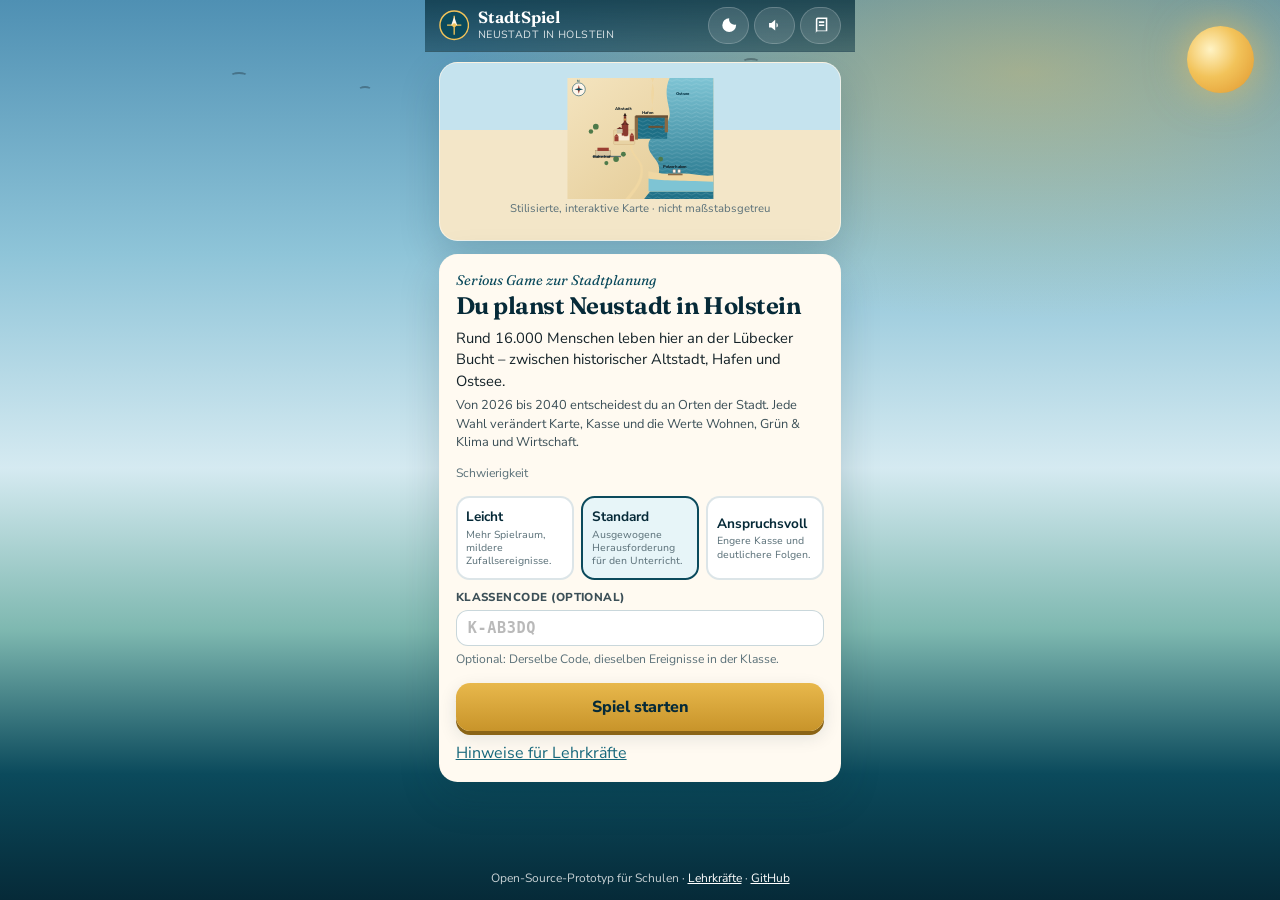
==== commit 46561240: "Große Karte, Klassenmodus, Export und Feinschliff" ====
--- a/index.html
+++ b/index.html
@@ -38,8 +38,15 @@
         </div>
       </div>
       <div class="top-actions">
-        <button class="icon-btn" id="btn-sound" type="button" aria-pressed="false">Ton aus</button>
-        <button class="icon-btn" id="btn-glossary" type="button">Lexikon</button>
+        <button class="icon-btn" id="btn-theme" type="button" aria-pressed="false" aria-label="Dunkles Design">
+          <svg viewBox="0 0 24 24" aria-hidden="true"><path fill="currentColor" d="M12 3a9 9 0 1 0 9 9c0-.3 0-.6-.1-.9A7 7 0 0 1 12 3z"/></svg><span class="visually-hidden">Design</span>
+        </button>
+        <button class="icon-btn" id="btn-sound" type="button" aria-pressed="false" aria-label="Ton aus">
+          <svg viewBox="0 0 24 24" aria-hidden="true"><path fill="currentColor" d="M4 9v6h3l5 4V5L7 9H4zm11.5 3a3.5 3.5 0 0 0-1.8-3.1v6.2A3.5 3.5 0 0 0 15.5 12z"/></svg><span class="visually-hidden">Ton aus</span>
+        </button>
+        <button class="icon-btn" id="btn-glossary" type="button" aria-label="Lexikon">
+          <svg viewBox="0 0 24 24" aria-hidden="true"><path fill="currentColor" d="M5 4.5A2.5 2.5 0 0 1 7.5 2H20v18H7.5A2.5 2.5 0 0 0 5 22.5V4.5zM7.5 4A.5.5 0 0 0 7 4.5V19h11V4H7.5z"/><path fill="currentColor" d="M9 7h7v2H9V7zm0 4h7v2H9v-2z"/></svg><span class="visually-hidden">Lexikon</span>
+        </button>
       </div>
     </header>
 
@@ -307,9 +314,12 @@
           <p class="kicker">Serious Game zur Stadtplanung</p>
           <h1>Du planst Neustadt in Holstein</h1>
           <p class="lead">Rund 16.000 Menschen leben hier an der Lübecker Bucht – zwischen historischer Altstadt, Hafen und Ostsee.</p>
-          <p class="body-text">Von 2026 bis 2040 entscheidest du an Orten der Stadt. Jede Wahl verändert Karte, Kasse und die Werte Wohnen, Grün &amp; Klima und Wirtschaft – inklusive Überraschungen wie Sturmflut oder Fördergeld.</p>
+          <p class="body-text">Von 2026 bis 2040 entscheidest du an Orten der Stadt. Jede Wahl verändert Karte, Kasse und die Werte Wohnen, Grün &amp; Klima und Wirtschaft.</p>
           <p class="hint" style="margin-top:0.85rem;">Schwierigkeit</p>
           <div class="diff-row" id="diff-buttons"></div>
+          <label class="class-field" for="class-code-input">Klassencode (optional)</label>
+          <input class="code-input" id="class-code-input" maxlength="10" placeholder="K-AB3DQ" autocomplete="off" spellcheck="false" aria-describedby="class-code-hint">
+          <p class="hint" id="class-code-hint">Optional: Derselbe Code, dieselben Ereignisse in der Klasse.</p>
           <div class="actions">
             <button class="btn btn-gold" id="btn-start">Spiel starten</button>
             <button class="btn btn-ghost" id="btn-continue" hidden>Spielstand fortsetzen</button>
@@ -331,8 +341,14 @@
           <div class="stat"><div class="stat-label">Grün &amp; Klima</div><div class="stat-track"><div class="stat-fill gruen" data-stat="gruen" style="width:50%"></div></div><div class="stat-value" data-stat="gruen">50</div></div>
           <div class="stat"><div class="stat-label">Wirtschaft</div><div class="stat-track"><div class="stat-fill wirtschaft" data-stat="wirtschaft" style="width:50%"></div></div><div class="stat-value" data-stat="wirtschaft">50</div></div>
         </div>
-        <div class="map-stage">
-          <svg id="stadt-map" class="map-svg" viewBox="0 0 360 300" role="img" aria-labelledby="map-title map-desc" data-weather="fair" data-year="2026">
+        <div class="map-stage" id="map-stage">
+          <div class="map-controls">
+            <button type="button" class="icon-btn" id="btn-map-expand" aria-label="Karte vergrößern" aria-pressed="false"><svg viewBox="0 0 24 24" aria-hidden="true"><path fill="currentColor" d="M4 10V4h6v2H6v4H4zm10-6h6v6h-2V6h-4V4zM4 14h2v4h4v2H4v-6zm16 0v6h-6v-2h4v-4h2z"/></svg><span class="visually-hidden">Karte vergrößern</span></button>
+            <button type="button" class="icon-btn" id="btn-map-in" aria-label="Heranzoomen"><svg viewBox="0 0 24 24" aria-hidden="true"><path fill="currentColor" d="M11 5h2v6h6v2h-6v6h-2v-6H5v-2h6z"/></svg><span class="visually-hidden">Heranzoomen</span></button>
+            <button type="button" class="icon-btn" id="btn-map-out" aria-label="Herauszoomen"><svg viewBox="0 0 24 24" aria-hidden="true"><path fill="currentColor" d="M5 11h14v2H5z"/></svg><span class="visually-hidden">Herauszoomen</span></button>
+          </div>
+          <div class="timelapse-caption" id="timelapse-caption" hidden></div>
+          <svg id="stadt-map" class="map-svg" viewBox="0 0 360 500" preserveAspectRatio="xMidYMid meet" role="img" aria-labelledby="map-title map-desc" data-weather="fair" data-year="2026">
   <title id="map-title">Interaktive Karte von Neustadt in Holstein</title>
   <desc id="map-desc">Ostsee im Osten, Hafen und Altstadt in der Mitte, Pelzerhaken im Süden. Marker zeigen Planungssituationen. Nicht maßstabsgetreu.</desc>
   <defs>
@@ -349,6 +365,29 @@
       <stop offset="0" stop-color="#1a3350" stop-opacity="0.35"/><stop offset="1" stop-color="#0b1c28" stop-opacity="0.15"/>
     </linearGradient>
   </defs>
+  <g id="map-pan">
+    <rect width="360" height="500" fill="url(#land)"/>
+    <path fill="url(#water)" d="M214 0h146v500H200c18-30 46-50 40-86 8-28-20-48-8-86 16-40 52-48 48-96 0-28-22-54 8-92 8-16-6-48 14-140z"/>
+    <path fill="url(#waves)" class="wave" d="M214 0h146v500H200c18-30 46-50 40-86 8-28-20-48-8-86 16-40 52-48 48-96 0-28-22-54 8-92 8-16-6-48 14-140z"/>
+    <path fill="url(#waves)" class="wave2" opacity="0.55" d="M220 0h140v500H208c16-30 42-52 36-88 8-28-18-46-6-84 16-40 50-50 46-98 0-26-20-54 8-90 8-18-4-50 16-140z"/>
+    <!-- Hinterland -->
+    <path d="M0 0h220v70H0z" fill="#d9c48a"/>
+    <path d="M0 38h200" stroke="#c4a06a" stroke-width="7" fill="none"/>
+    <path d="M0 38h200" stroke="#e8d7a8" stroke-width="2.2" fill="none" stroke-dasharray="8 6"/>
+    <circle cx="36" cy="22" r="10" fill="#4e7a4a"/>
+    <circle cx="52" cy="20" r="8" fill="#2f6b4f"/>
+    <circle cx="86" cy="18" r="11" fill="#3f7a4a"/>
+    <circle cx="120" cy="24" r="9" fill="#2f6b4f"/>
+    <circle cx="158" cy="16" r="8" fill="#4e7a4a"/>
+    <g class="district-label" transform="translate(78,54)">
+      <rect x="-36" y="-8" width="72" height="13" rx="6.5" fill="#fff6ea" fill-opacity="0.92"/>
+      <text text-anchor="middle" y="3">Hinterland</text>
+    </g><g class="district-label" transform="translate(300,40)">
+      <rect x="-24" y="-8" width="48" height="13" rx="6.5" fill="#0b4a5c" fill-opacity="0.8"/>
+      <text text-anchor="middle" y="3" fill="#fff6ea">Ostsee</text>
+    </g>
+    <g id="map-town" transform="translate(0,40)">
+
   <rect width="360" height="300" fill="url(#land)"/>
   <path fill="url(#water)" d="M210 0h150v300H188c22-28 40-46 38-78 0-22-28-32-26-58 3-28 48-38 52-70 3-24-18-52 0-94z"/>
   <path fill="url(#waves)" class="wave" d="M210 0h150v300H188c22-28 40-46 38-78 0-22-28-32-26-58 3-28 48-38 52-70 3-24-18-52 0-94z"/>
@@ -558,33 +597,110 @@
   </g>
   <g class="map-pin" data-place="wohnen" tabindex="0" role="button" aria-label="Wohnen nahe Hafen">
     <circle class="pin-hit" cx="168" cy="168" r="16"/><circle class="pin-ring" cx="168" cy="168" r="8"/><circle class="pin-dot" cx="168" cy="168" r="6"/>
+  
+    <text class="pin-caption" x="168" y="155" text-anchor="middle">Wohnen</text>
   </g>
   <g class="map-pin" data-place="verkehr" tabindex="0" role="button" aria-label="Innenstadtverkehr">
     <circle class="pin-hit" cx="148" cy="178" r="16"/><circle class="pin-ring" cx="148" cy="178" r="8"/><circle class="pin-dot" cx="148" cy="178" r="6"/>
+  
+    <text class="pin-caption" x="148" y="165" text-anchor="middle">Verkehr</text>
   </g>
   <g class="map-pin" data-place="pelzerhaken" tabindex="0" role="button" aria-label="Pelzerhaken">
     <circle class="pin-hit" cx="270" cy="228" r="16"/><circle class="pin-ring" cx="270" cy="228" r="8"/><circle class="pin-dot" cx="270" cy="228" r="6"/>
   </g>
   <g class="map-pin" data-place="stadtrand" tabindex="0" role="button" aria-label="Stadtrand">
     <circle class="pin-hit" cx="36" cy="210" r="16"/><circle class="pin-ring" cx="36" cy="210" r="8"/><circle class="pin-dot" cx="36" cy="210" r="6"/>
+  
+    <text class="pin-caption" x="36" y="197" text-anchor="middle">Stadtrand</text>
   </g>
   <g class="map-pin" data-place="ufer" tabindex="0" role="button" aria-label="Uferweg">
     <circle class="pin-hit" cx="228" cy="200" r="16"/><circle class="pin-ring" cx="228" cy="200" r="8"/><circle class="pin-dot" cx="228" cy="200" r="6"/>
+  
+    <text class="pin-caption" x="228" y="187" text-anchor="middle">Uferweg</text>
   </g>
   <g class="map-pin" data-place="strand" tabindex="0" role="button" aria-label="Strand">
     <circle class="pin-hit" cx="300" cy="236" r="16"/><circle class="pin-ring" cx="300" cy="236" r="8"/><circle class="pin-dot" cx="300" cy="236" r="6"/>
+  
+    <text class="pin-caption" x="300" y="223" text-anchor="middle">Strand</text>
   </g>
   <g class="map-pin" data-place="gruen" tabindex="0" role="button" aria-label="Stadtgrün">
     <circle class="pin-hit" cx="70" cy="128" r="16"/><circle class="pin-ring" cx="70" cy="128" r="8"/><circle class="pin-dot" cx="70" cy="128" r="6"/>
+  
+    <text class="pin-caption" x="70" y="115" text-anchor="middle">Stadtgrün</text>
   </g>
   <g class="map-pin" data-place="bahnhof" tabindex="0" role="button" aria-label="Bahnhof">
     <circle class="pin-hit" cx="88" cy="186" r="16"/><circle class="pin-ring" cx="88" cy="186" r="8"/><circle class="pin-dot" cx="88" cy="186" r="6"/>
   </g>
   <g class="map-pin" data-place="markt" tabindex="0" role="button" aria-label="Markt">
     <circle class="pin-hit" cx="124" cy="156" r="16"/><circle class="pin-ring" cx="124" cy="156" r="8"/><circle class="pin-dot" cx="124" cy="156" r="6"/>
+  
+    <text class="pin-caption" x="124" y="143" text-anchor="middle">Markt</text>
   </g>
   <g class="map-pin" data-place="jugend" tabindex="0" role="button" aria-label="Treffpunkte">
     <circle class="pin-hit" cx="116" cy="176" r="16"/><circle class="pin-ring" cx="116" cy="176" r="8"/><circle class="pin-dot" cx="116" cy="176" r="6"/>
+  
+    <text class="pin-caption" x="116" y="163" text-anchor="middle">Treffpunkt</text>
+  </g>
+
+    </g>
+    <!-- Küste und Pelzerhaken, unterhalb der Stadt -->
+    <!-- Naht zwischen Stadt und Südküste glätten -->
+    <path fill="#f0d7a2" d="M150 318 C 200 328, 230 348, 218 378 C 208 400, 230 416, 255 426 L 188 432 C 170 400, 155 360, 148 318 Z"/>
+    <path fill="#7ec4d4" d="M250 328 C 280 350, 270 390, 300 415 C 330 435, 350 430, 360 428 V 300 H 250 Z" opacity="0.35"/>
+
+    <path fill="#f0d7a2" d="M0 330h196c12 22 28 48 18 78-8 26 16 44 28 70H0z"/>
+    <path fill="#e8c988" d="M0 430h250c20 20 40 28 70 28H0z" opacity="0.7"/>
+    <path fill="#f3e2b6" d="M200 400c20 16 50 28 90 34 18 4 40 8 70 6v60H188c8-22 20-44 12-64z"/>
+    <!-- Steg und Strand -->
+    <rect x="248" y="418" width="54" height="7" fill="#6b5134" transform="rotate(-8 248 418)"/>
+    <rect x="296" y="410" width="8" height="22" fill="#5a3f2a"/>
+    <circle cx="40" cy="370" r="11" fill="#4e7a4a"/>
+    <circle cx="62" cy="358" r="9" fill="#2f6b4f"/>
+    <circle cx="96" cy="380" r="10" fill="#3f7a4a"/>
+    <g class="district-label" transform="translate(86,348)">
+      <rect x="-34" y="-8" width="68" height="13" rx="6.5" fill="#fff6ea" fill-opacity="0.92"/>
+      <text text-anchor="middle" y="3">Wohngebiete</text>
+    </g>
+    <g class="district-label" transform="translate(310,455)">
+      <rect x="-28" y="-8" width="56" height="13" rx="6.5" fill="#fff6ea" fill-opacity="0.92"/>
+      <text text-anchor="middle" y="3">Strand</text>
+    </g>
+    
+    <!-- Schiffe über der Stadtkarte -->
+    <g transform="translate(292,90)">
+      <g class="ship-bob">
+        <polygon points="-11,2 12,2 7,8 -7,8" fill="#5a3f2a"/>
+        <rect x="-2" y="-11" width="1.6" height="13" fill="#fff6ea"/>
+        <polygon points="-1.2,-11 9,-3 -1.2,-1" fill="#fff6ea"/>
+        <polygon points="-1.2,-10 -8,-4 -1.2,-2" fill="#d7eef3"/>
+      </g>
+    </g>
+    <g transform="translate(268,210)">
+      <g class="ship-bob slow">
+        <polygon points="-9,2 10,2 6,7 -6,7" fill="#3a2a1c"/>
+        <rect x="-1.2" y="-8" width="1.4" height="10" fill="#f2c35a"/>
+        <polygon points="-0.6,-8 7,-2 -0.6,0" fill="#f2c35a"/>
+      </g>
+    </g>
+    <g transform="translate(318,355)">
+      <g class="ship-bob">
+        <ellipse cx="0" cy="6" rx="14" ry="3.5" fill="#1d6f86" opacity="0.35"/>
+        <polygon points="-16,2 18,2 12,8 -12,8" fill="#8a6a45"/>
+        <rect x="6" y="-6" width="6" height="8" fill="#3b4f57"/>
+        <rect x="-8" y="-4" width="8" height="6" fill="#5b7179"/>
+      </g>
+    </g>
+    <!-- Wohngebiete -->
+    <g transform="translate(28,400)">
+      <rect x="0" y="0" width="14" height="10" fill="#c9846a" rx="1"/>
+      <rect x="18" y="4" width="12" height="9" fill="#a85a48" rx="1"/>
+      <rect x="8" y="16" width="13" height="9" fill="#d7a07a" rx="1"/>
+      <rect x="34" y="10" width="11" height="8" fill="#b56a4a" rx="1"/>
+      <rect x="48" y="2" width="16" height="11" fill="#c46a3a" rx="1"/>
+    </g>
+    <path d="M70 340 C 90 380, 130 410, 200 430" fill="none" stroke="#c4a06a" stroke-width="5"/>
+    <path d="M70 340 C 90 380, 130 410, 200 430" fill="none" stroke="#e8d7a8" stroke-width="1.6" stroke-dasharray="6 5"/>
+<text x="18" y="492" font-size="6.5" fill="#3b4f57" font-family="Nunito Sans, sans-serif">Stilisiert · nicht maßstabsgetreu</text>
   </g>
 </svg>
           <div class="year-toast" id="year-toast" hidden>Jahr 2027</div>
@@ -593,15 +709,20 @@
             <p class="voice-text"></p>
           </aside>
         </div>
-        <div class="deltas" id="deltas" aria-live="polite"></div>
-        <div class="feedback" id="feedback" role="status"></div>
-        <div id="sheet" class="is-open">
+        <button type="button" class="peek-bar" id="btn-peek">
+          <span class="peek-year" id="peek-year">2026</span>
+          <strong id="peek-title">Situation öffnen</strong>
+          <span class="peek-cta">Öffnen</span>
+        </button>
+        <div id="sheet">
           <div class="card">
             <div class="scenario-kicker" id="scenario-kicker">2026 · Hafen</div>
             <h2 class="scenario-title" id="scenario-title">Titel</h2>
             <p class="scenario-text" id="scenario-text"></p>
             <div class="term-box" id="term-box" hidden></div>
             <div class="options" id="options"></div>
+            <div class="deltas" id="deltas" aria-live="polite"></div>
+            <div class="feedback" id="feedback" role="status"></div>
             <div class="actions">
               <button class="btn" id="btn-action" disabled>Entscheidung treffen</button>
             </div>
@@ -622,9 +743,19 @@
             <div class="stat"><div class="stat-label">Wirtschaft</div><div class="stat-track"><div class="stat-fill wirtschaft" data-stat="wirtschaft" style="width:0%"></div></div><div class="stat-value" data-stat="wirtschaft">0</div></div>
           </div>
           <p id="tradeoff" class="body-text" style="text-align:left"></p>
+          <div class="share-box" id="share-box">
+            <h2 class="section-title">Ergebnis teilen</h2>
+            <p class="hint">Diesen Code kann deine Lehrkraft auf der Lehrkräfte-Seite einfügen. Er entsteht nur auf diesem Gerät, ohne Server.</p>
+            <p class="result-code" id="result-code"></p>
+            <div class="qr-wrap" id="result-qr" aria-hidden="true"></div>
+            <div class="actions">
+              <button class="btn" type="button" id="btn-copy-code">Code kopieren</button>
+              <button class="btn btn-ghost" type="button" id="btn-export-png">Bild speichern</button>
+              <button class="btn btn-ghost" type="button" id="btn-print">Zusammenfassung drucken</button>
+            </div>
+          </div>
           <div class="actions">
             <button class="btn btn-gold" id="btn-restart">Nochmal spielen</button>
-            <button class="btn btn-ghost" id="btn-print">Zusammenfassung drucken</button>
           </div>
           <h2 class="section-title">Auszeichnungen</h2>
           <ul class="achieve" id="achievement-list"></ul>
@@ -638,7 +769,7 @@
           <ul class="reflect" id="reflect-list"></ul>
           <h2 class="section-title">Deine letzten Ergebnisse</h2>
           <ul class="highscores" id="highscore-list"></ul>
-          <p class="footnote">Die Angaben sind vereinfacht und für den Unterricht aufbereitet (Stand 2026). Sie ersetzen keine amtliche Planung der Stadt Neustadt in Holstein. Ereignisse sind zufällig und hängen von früheren Entscheidungen ab.</p>
+          <p class="footnote">Die Angaben sind vereinfacht und für den Unterricht aufbereitet (Stand 2026). Sie ersetzen keine amtliche Planung der Stadt Neustadt in Holstein. Ereignisse hängen von früheren Entscheidungen und – im Klassenmodus – vom gemeinsamen Code ab.</p>
         </div>
       </section>
     </main>
@@ -672,7 +803,33 @@
     </div>
   </div>
 
+  <div class="modal coach" id="tutorial" hidden>
+    <div class="card" role="dialog" aria-labelledby="tutorial-title" aria-modal="true">
+      <p class="coach-step" id="tutorial-step">Schritt 1 von 4</p>
+      <h2 id="tutorial-title">Willkommen in Neustadt</h2>
+      <p id="tutorial-text" class="body-text"></p>
+      <div class="actions">
+        <button class="btn btn-ghost" type="button" id="btn-tutorial-skip">Überspringen</button>
+        <button class="btn btn-gold" type="button" id="btn-tutorial-next">Weiter</button>
+      </div>
+    </div>
+  </div>
+
+  <div class="modal" id="chapter-modal" hidden>
+    <div class="card chapter-card" role="dialog" aria-labelledby="chapter-title" aria-modal="true">
+      <p class="kicker" id="chapter-kicker">2026</p>
+      <h2 id="chapter-title">Kapitel</h2>
+      <p id="chapter-text" class="body-text"></p>
+      <div class="actions">
+        <button class="btn btn-gold" type="button" id="btn-chapter-ok">Zur Karte</button>
+      </div>
+    </div>
+  </div>
+
   <script src="js/data.js"></script>
+  <script src="js/engine.js"></script>
+  <script src="js/qr.js"></script>
+  <script src="js/export.js"></script>
   <script src="js/audio.js"></script>
   <script src="js/game.js"></script>
 </body>
--- a/css/styles.css
+++ b/css/styles.css
@@ -47,6 +47,7 @@
 body { min-height: 100dvh; overflow-x: hidden; }
 button { font-family: inherit; color: inherit; -webkit-tap-highlight-color: transparent; }
 img, svg { display: block; max-width: 100%; }
+.icon-btn svg, .peek-bar svg, .map-controls svg { max-width: none; width: 1.15rem; height: 1.15rem; }
 a { color: var(--sea-mid); }
 [hidden] { display: none !important; }
 
@@ -182,9 +183,10 @@
 
 /* HUD */
 .hud {
-  display: grid; grid-template-columns: auto auto 1fr; gap: 0.35rem; align-items: center;
+  display: flex; flex-wrap: wrap; gap: 0.35rem; align-items: center;
   margin-bottom: 0.45rem;
 }
+.hud-progress { margin-left: auto; }
 .hud-badge {
   background: rgba(255,250,241,0.94); border-radius: 999px; padding: 0.22rem 0.6rem;
   font-weight: 800; font-size: 0.78rem; color: var(--sea-deep);
@@ -230,8 +232,7 @@
   background: #c5e3ee; flex: 0 0 auto;
 }
 #stadt-map { width: 100%; height: auto; display: block; }
-#intro-map { max-height: 10.4rem; width: 100%; }
-#screen-play .map-stage, #screen-play #stadt-map { max-height: 9.1rem; }
+#intro-map { max-height: 7.6rem; width: 100%; height: auto; }
 
 .year-toast {
   position: absolute; left: 50%; top: 42%; transform: translate(-50%, -50%);
@@ -395,9 +396,219 @@
   100% { opacity: 0; transform: scale(2.3); }
 }
 
-#sheet .options { padding-bottom: 4.3rem; }
-#screen-start .lead { margin-bottom: 0.35rem; }
-#screen-start .body-text { font-size: 0.86rem; }
+#sheet .card { overflow-y: auto; min-height: 0; }
+#sheet .options { padding-bottom: 5.2rem; }
+#screen-start .lead { margin-bottom: 0.25rem; font-size: 0.92rem; }
+#screen-start .body-text { font-size: 0.8rem; margin-top: 0.25rem; }
 #screen-start .map-wrap { padding: 0.35rem 0.4rem 0.15rem; }
 #screen-start .card { padding: 0.9rem 1rem 1rem; }
 .diff-btn span { font-size: 0.64rem; }
+
+
+/* ——— v3: große Karte, Klassenmodus, Dark Mode, Feinschliff ——— */
+.visually-hidden {
+  position: absolute; width: 1px; height: 1px; padding: 0; margin: -1px;
+  overflow: hidden; clip: rect(0,0,0,0); white-space: nowrap; border: 0;
+}
+.icon-btn {
+  display: inline-flex; align-items: center; justify-content: center; gap: 0.2rem;
+  min-width: 2.35rem; min-height: 2.35rem;
+}
+.top-actions { display: flex; gap: 0.3rem; align-items: center; }
+
+.class-field { display: block; margin-top: 0.55rem; font-size: 0.72rem; font-weight: 800; letter-spacing: 0.04em; text-transform: uppercase; color: var(--ink-soft); }
+.code-input {
+  width: 100%; margin-top: 0.25rem; padding: 0.5rem 0.7rem; border-radius: 0.75rem;
+  border: 1.5px solid rgba(11,74,92,0.22); background: #fff; color: var(--ink);
+  font: 800 0.95rem/1.2 ui-monospace, "Cascadia Mono", "Segoe UI", monospace;
+  letter-spacing: 0.04em; text-transform: uppercase;
+}
+.code-input::placeholder { letter-spacing: 0.04em; text-transform: none; font-weight: 600; opacity: 0.5; }
+.code-input:focus { outline: 2px solid var(--sea-light); border-color: var(--sea); }
+.code-input.is-invalid { border-color: var(--coral); background: #fde0d8; }
+#class-code-hint { margin-top: 0.35rem; }
+
+#screen-play.active { min-height: calc(100dvh - var(--header-h) - var(--safe-top) - 0.4rem); max-height: calc(100dvh - var(--header-h) - var(--safe-top) - 0.4rem); gap: 0.35rem; overflow: hidden; }
+#screen-play .hud { margin-bottom: 0; }
+#screen-play .stats { margin-bottom: 0; }
+
+#screen-play .map-stage {
+  width: 100%; max-height: none;
+  background: #7eb8c9;
+  contain: layout paint;
+  touch-action: none;
+}
+#screen-play #stadt-map {
+  width: 100%; height: 100%; max-width: none; max-height: none;
+  display: block;
+}
+#screen-play.map-focus .map-stage {
+  flex: 0 1 auto;
+  width: 100%;
+  aspect-ratio: 360 / 500;
+  height: auto;
+  min-height: 18rem;
+  max-height: calc(100dvh - 14.2rem);
+}
+#screen-play.sheet-open .map-stage {
+  flex: 0 0 8.4rem;
+  height: 8.4rem;
+  min-height: 8.4rem;
+  max-height: 8.4rem;
+}
+#screen-play.sheet-open .map-controls { display: none; }
+#screen-play.map-expanded .map-stage {
+  position: fixed; inset: 0; z-index: 40;
+  border-radius: 0; height: 100dvh; min-height: 100dvh; max-height: none;
+  flex: none;
+}
+#screen-play.map-expanded .hud,
+#screen-play.map-expanded .stats,
+#screen-play.map-expanded #sheet,
+#screen-play.map-expanded .peek-bar { display: none !important; }
+
+.peek-bar {
+  display: none; align-items: center; gap: 0.7rem;
+  width: 100%; text-align: left; border: 0; cursor: pointer;
+  background: var(--card); color: var(--ink);
+  border-radius: var(--radius); padding: 0.7rem 0.9rem;
+  box-shadow: var(--shadow); margin-top: 0.15rem;
+  padding-bottom: max(0.7rem, var(--safe-bot));
+}
+#screen-play.map-focus .peek-bar { display: flex; }
+.peek-bar .peek-year {
+  flex: 0 0 auto; background: var(--sea); color: var(--cream);
+  font-weight: 800; font-size: 0.75rem; padding: 0.22rem 0.5rem; border-radius: 999px;
+}
+.peek-bar strong { flex: 1; font-size: 0.95rem; line-height: 1.25; }
+.peek-bar .peek-cta { font-size: 0.72rem; font-weight: 800; letter-spacing: 0.04em; text-transform: uppercase; color: var(--sea); }
+
+#screen-play.map-focus #sheet { display: none; }
+#screen-play.sheet-open #sheet { display: flex; flex: 1 1 auto; margin-top: 0.25rem; min-height: 0; }
+#sheet .feedback, #sheet .deltas { margin-top: 0.35rem; }
+
+.map-controls {
+  position: absolute; right: 0.45rem; top: 0.45rem; z-index: 5;
+  display: flex; flex-direction: column; gap: 0.28rem;
+}
+.map-controls .icon-btn {
+  background: rgba(255,250,241,0.94); border: 1px solid rgba(255,255,255,0.7);
+  border-radius: 0.7rem; box-shadow: var(--shadow-sm); color: var(--sea-deep);
+}
+.timelapse-caption {
+  position: absolute; left: 50%; top: 12%; transform: translateX(-50%);
+  z-index: 6; background: var(--sea-deep); color: var(--cream);
+  font-family: var(--font-display); font-size: 1.15rem;
+  padding: 0.4rem 0.9rem; border-radius: 999px; box-shadow: 0 0 0 4px var(--sand);
+  pointer-events: none; white-space: nowrap;
+}
+
+.district-label text { font-family: var(--font-ui); font-weight: 800; font-size: 7px; fill: var(--sea-deep); }
+.pin-caption {
+  font-family: var(--font-ui); font-weight: 800; font-size: 7px; fill: #062a38;
+  paint-order: stroke; stroke: #fff6ea; stroke-width: 3px; opacity: 0;
+}
+.map-pin.is-active .pin-caption, .map-pin.is-done .pin-caption { opacity: 1; }
+.ship-bob { animation: sail 16s ease-in-out infinite; }
+.ship-bob.slow { animation-duration: 22s; animation-delay: -6s; }
+@keyframes sail {
+  0%, 100% { transform: translate(0, 0); }
+  50% { transform: translate(14px, 3px); }
+}
+.wave2 { animation: wave 9s ease-in-out infinite reverse; }
+
+#screen-play.sheet-open #stadt-map { /* width stays full via slice, set in JS */ }
+
+.share-box { text-align: left; margin-top: 1rem; padding-top: 0.2rem; }
+.result-code {
+  font: 800 1.15rem/1.3 ui-monospace, "Cascadia Mono", monospace;
+  letter-spacing: 0.06em; background: rgba(11,74,92,0.08);
+  padding: 0.7rem 0.8rem; border-radius: 0.8rem; word-break: break-all; margin: 0.45rem 0;
+}
+.qr-wrap { width: 10.5rem; margin: 0.6rem auto; background: #fff6ea; padding: 0.4rem; border-radius: 0.7rem; }
+.qr-wrap svg { width: 100%; height: auto; }
+
+.class-badge { font-size: 0.68rem; letter-spacing: 0.04em; }
+
+/* Tutorial / Kapitel */
+.coach {
+  position: fixed; inset: 0; z-index: 50; background: rgba(6, 22, 30, 0.55);
+  display: flex; align-items: flex-end; justify-content: center; padding: 1rem;
+}
+.coach .card { width: min(28rem, 100%); margin-bottom: max(0.6rem, var(--safe-bot)); }
+.coach-step { font-size: 0.72rem; font-weight: 800; letter-spacing: 0.05em; text-transform: uppercase; color: var(--sea); }
+.chapter-card { text-align: left; }
+.chapter-card h2 { font-family: var(--font-display); font-size: 1.55rem; margin: 0.2rem 0 0.5rem; }
+.spot-map #map-stage { outline: 3px solid var(--sun); outline-offset: 2px; }
+.spot-hud .hud, .spot-hud .stats { outline: 3px solid var(--sun); outline-offset: 3px; border-radius: 0.9rem; }
+
+/* Klassenmodus (Lehrkräfte) */
+.teacher .chart { width: 100%; height: 12rem; margin: 0.8rem 0 0.3rem; }
+.teacher .class-table { width: 100%; border-collapse: collapse; font-size: 0.85rem; margin-top: 0.7rem; }
+.teacher .class-table th, .teacher .class-table td { text-align: left; padding: 0.4rem 0.35rem; border-bottom: 1px solid rgba(11,74,92,0.12); }
+.teacher .code-preview { font: 800 1.4rem/1.3 ui-monospace, monospace; letter-spacing: 0.08em; margin: 0.4rem 0; }
+.teacher textarea.code-input { min-height: 8rem; text-transform: none; font-size: 0.9rem; letter-spacing: 0; }
+.class-error { color: #8a2a1c; font-size: 0.86rem; }
+
+/* Dark mode */
+html[data-theme="dark"] {
+  color-scheme: dark;
+  --cream: #16313a;
+  --card: #1a3944;
+  --ink: #eef4f6;
+  --ink-soft: #c5d4da;
+  --muted: #8aa0a8;
+  --shadow: 0 14px 40px rgba(0,0,0,0.4);
+  --shadow-sm: 0 6px 18px rgba(0,0,0,0.28);
+}
+html[data-theme="dark"] .backdrop {
+  background:
+    radial-gradient(ellipse 80% 50% at 80% 8%, rgba(242, 195, 90, 0.18), transparent 55%),
+    linear-gradient(180deg, #0b1c28 0%, #123445 40%, #0b4a5c 78%, #062a38 100%);
+}
+html[data-theme="dark"] .backdrop .sun { opacity: 0.55; }
+html[data-theme="dark"] .hud-badge,
+html[data-theme="dark"] .stats,
+html[data-theme="dark"] .feedback,
+html[data-theme="dark"] .voice,
+html[data-theme="dark"] .map-controls .icon-btn,
+html[data-theme="dark"] .peek-bar { background: rgba(22, 49, 58, 0.94); color: var(--ink); }
+html[data-theme="dark"] .stat-value, html[data-theme="dark"] .hud-badge { color: var(--foam); }
+html[data-theme="dark"] .stat-track { background: rgba(255,255,255,0.08); }
+html[data-theme="dark"] .code-input { background: #122830; border-color: rgba(215,238,243,0.2); color: var(--ink); }
+html[data-theme="dark"] .term-box { background: #163a3c; }
+html[data-theme="dark"] .delta-chip.up { background: #14583c; color: #d7f3e5; }
+html[data-theme="dark"] .delta-chip.down { background: #5a2218; color: #fde0d8; }
+html[data-theme="dark"] .btn { background: #24515e; color: var(--cream); }
+html[data-theme="dark"] .btn-gold { color: #142228; }
+html[data-theme="dark"] .option { background: #122830; border-color: rgba(215,238,243,0.16); }
+html[data-theme="dark"] .result-code, html[data-theme="dark"] .qr-wrap { background: #122830; }
+html[data-theme="dark"] #screen-play .actions { background: var(--card); }
+html[data-theme="dark"] .icon-btn { background: rgba(22,49,58,0.9); color: var(--foam); border-color: rgba(255,255,255,0.12); }
+
+@media (prefers-reduced-motion: reduce) {
+  .ship-bob, .wave, .wave2 { animation: none !important; }
+}
+
+@media print {
+  .map-controls, .peek-bar, .top-actions, .coach, .share-box .actions { display: none !important; }
+}
+
+html[data-theme="dark"] h1,
+html[data-theme="dark"] h2,
+html[data-theme="dark"] .scenario-title,
+html[data-theme="dark"] .section-title,
+html[data-theme="dark"] .kicker { color: var(--foam); }
+html[data-theme="dark"] .btn-gold {
+  background: linear-gradient(180deg, #e8b84c, #c8942a);
+  color: #142228;
+  box-shadow: 0 4px 0 #8a6416, var(--shadow-sm);
+}
+html[data-theme="dark"] .btn-ghost { color: var(--foam); border-color: rgba(215,238,243,0.28); }
+html[data-theme="dark"] a { color: #8ec4d8; }
+.teacher .class-table td:first-child {
+  font-family: ui-monospace, "Cascadia Mono", monospace;
+  font-size: 0.72rem;
+  word-break: break-all;
+  max-width: 7.5rem;
+}
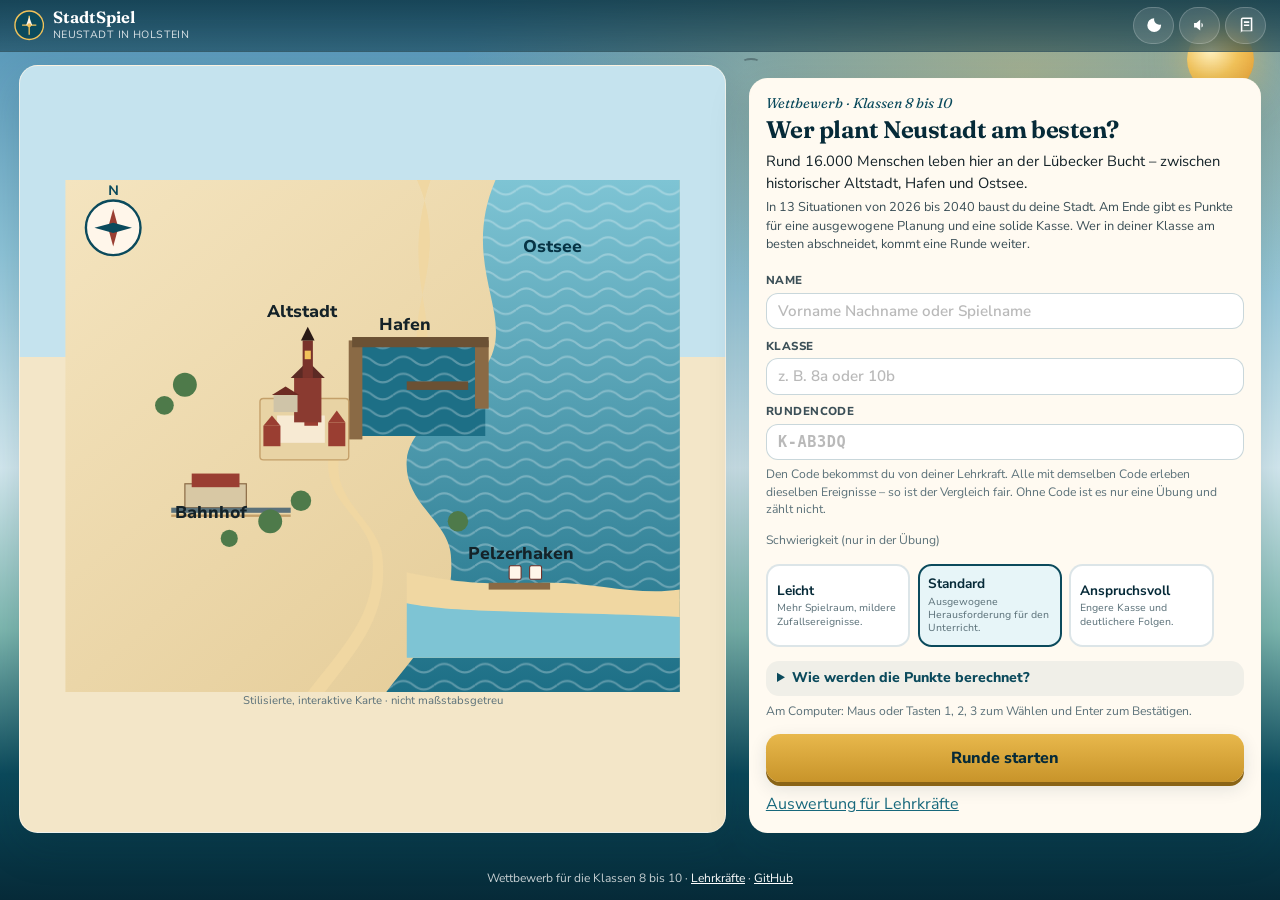
==== commit 721c751b: "Wettbewerbsauswertung und Desktop-Layout für Klassen 8–10" ====
--- a/index.html
+++ b/index.html
@@ -4,8 +4,8 @@
   <meta charset="UTF-8">
   <meta name="viewport" content="width=device-width, initial-scale=1, viewport-fit=cover">
   <meta name="theme-color" content="#0b4a5c">
-  <meta name="description" content="StadtSpiel: Stadtplanung in Neustadt in Holstein spielerisch begreifen. Serious Game für Schulen.">
-  <title>StadtSpiel – Neustadt in Holstein</title>
+  <meta name="description" content="StadtSpiel-Wettbewerb: Stadtplanung in Neustadt in Holstein für die Klassen 8 bis 10. Am PC spielen, Punkte vergleichen, die besten kommen weiter.">
+  <title>StadtSpiel-Wettbewerb – Neustadt in Holstein</title>
   <link rel="icon" href="favicon.svg" type="image/svg+xml">
   <link rel="manifest" href="manifest.webmanifest">
   <link rel="apple-touch-icon" href="favicon.svg">
@@ -310,22 +310,43 @@
 </svg>
           <p class="map-caption">Stilisierte, interaktive Karte · nicht maßstabsgetreu</p>
         </div>
-        <div class="card">
-          <p class="kicker">Serious Game zur Stadtplanung</p>
-          <h1>Du planst Neustadt in Holstein</h1>
+        <div class="card" id="start-card">
+          <p class="kicker">Wettbewerb · Klassen 8 bis 10</p>
+          <h1>Wer plant Neustadt am besten?</h1>
           <p class="lead">Rund 16.000 Menschen leben hier an der Lübecker Bucht – zwischen historischer Altstadt, Hafen und Ostsee.</p>
-          <p class="body-text">Von 2026 bis 2040 entscheidest du an Orten der Stadt. Jede Wahl verändert Karte, Kasse und die Werte Wohnen, Grün &amp; Klima und Wirtschaft.</p>
-          <p class="hint" style="margin-top:0.85rem;">Schwierigkeit</p>
-          <div class="diff-row" id="diff-buttons"></div>
-          <label class="class-field" for="class-code-input">Klassencode (optional)</label>
-          <input class="code-input" id="class-code-input" maxlength="10" placeholder="K-AB3DQ" autocomplete="off" spellcheck="false" aria-describedby="class-code-hint">
-          <p class="hint" id="class-code-hint">Optional: Derselbe Code, dieselben Ereignisse in der Klasse.</p>
+          <p class="body-text">In 13 Situationen von 2026 bis 2040 baust du deine Stadt. Am Ende gibt es Punkte für eine ausgewogene Planung und eine solide Kasse. Wer in deiner Klasse am besten abschneidet, kommt eine Runde weiter.</p>
+          <div class="start-grid">
+            <label class="class-field" for="player-name">Name</label>
+            <input class="code-input name-input" id="player-name" maxlength="24" placeholder="Vorname Nachname oder Spielname" autocomplete="name" spellcheck="false">
+            <label class="class-field" for="player-class">Klasse</label>
+            <input class="code-input name-input" id="player-class" maxlength="8" placeholder="z. B. 8a oder 10b" autocomplete="off" spellcheck="false">
+            <label class="class-field" for="class-code-input">Rundencode</label>
+            <input class="code-input" id="class-code-input" maxlength="10" placeholder="K-AB3DQ" autocomplete="off" spellcheck="false" aria-describedby="class-code-hint">
+          </div>
+          <p class="hint" id="class-code-hint">Den Code bekommst du von deiner Lehrkraft. Alle mit demselben Code erleben dieselben Ereignisse – so ist der Vergleich fair. Ohne Code ist es nur eine Übung und zählt nicht.</p>
+          <p class="hint" id="start-error" hidden></p>
+          <div id="diff-wrap">
+            <p class="hint" style="margin-top:0.85rem;">Schwierigkeit (nur in der Übung)</p>
+            <div class="diff-row" id="diff-buttons"></div>
+          </div>
+          <p class="hint" id="diff-locked" hidden>Im Wettbewerb spielen alle auf der Stufe „Standard“, damit die Punkte vergleichbar sind.</p>
+          <details class="formula-box">
+            <summary>Wie werden die Punkte berechnet?</summary>
+            <ol>
+              <li><strong>Grundwert:</strong> Durchschnitt aus Wohnen, Grün &amp; Klima und Wirtschaft.</li>
+              <li><strong>Abzug für Ungleichgewicht:</strong> Liegen bester und schwächster Wert mehr als 20 Punkte auseinander, gibt es Abzug: (Abstand − 20) × 0,45.</li>
+              <li><strong>Abzug für Krise:</strong> Jeder Bereich unter 35 kostet extra Punkte, unter 20 noch einmal.</li>
+              <li><strong>Kasse:</strong> Minus bei Schulden (höchstens 18 Punkte). Plus bei einem Polster (höchstens 8 Punkte, 0,08 je Kassenpunkt).</li>
+            </ol>
+            <p>Die Endpunktzahl liegt zwischen 0 und 100 und wird auf eine ganze Zahl gerundet. Die genaue Rechnung siehst du am Ende.</p>
+          </details>
+          <p class="hint key-hint">Am Computer: Maus oder Tasten 1, 2, 3 zum Wählen und Enter zum Bestätigen.</p>
           <div class="actions">
-            <button class="btn btn-gold" id="btn-start">Spiel starten</button>
+            <button class="btn btn-gold" id="btn-start">Runde starten</button>
             <button class="btn btn-ghost" id="btn-continue" hidden>Spielstand fortsetzen</button>
           </div>
           <div class="link-row">
-            <a href="lehrkraefte.html">Hinweise für Lehrkräfte</a>
+            <a href="lehrkraefte.html">Auswertung für Lehrkräfte</a>
           </div>
         </div>
       </section>
@@ -725,6 +746,7 @@
             <div class="feedback" id="feedback" role="status"></div>
             <div class="actions">
               <button class="btn" id="btn-action" disabled>Entscheidung treffen</button>
+              <p class="hint key-hint" id="key-hint">1, 2 oder 3 wählen · Enter bestätigt</p>
             </div>
           </div>
         </div>
@@ -733,9 +755,12 @@
       <section id="screen-result" class="screen">
         <div class="card result-hero">
           <p class="kicker" id="result-kicker">Auswertung</p>
-          <h2>Deine Stadtplanung · 2040</h2>
+          <h2>Dein Ergebnis · 2040</h2>
+          <p class="result-player" id="result-player"></p>
           <div class="score-seal" id="final-score" data-band="solide">0</div>
+          <p class="hint" id="result-points-label">Wettbewerbspunkte</p>
           <p class="result-text" id="result-text"></p>
+          <div class="score-breakdown" id="score-breakdown"></div>
           <p class="hint" id="result-budget"></p>
           <div class="stats result-stats">
             <div class="stat"><div class="stat-label">Wohnen</div><div class="stat-track"><div class="stat-fill wohnen" data-stat="wohnen" style="width:0%"></div></div><div class="stat-value" data-stat="wohnen">0</div></div>
@@ -744,8 +769,8 @@
           </div>
           <p id="tradeoff" class="body-text" style="text-align:left"></p>
           <div class="share-box" id="share-box">
-            <h2 class="section-title">Ergebnis teilen</h2>
-            <p class="hint">Diesen Code kann deine Lehrkraft auf der Lehrkräfte-Seite einfügen. Er entsteht nur auf diesem Gerät, ohne Server.</p>
+            <h2 class="section-title">Dein Wertungs-Code</h2>
+            <p class="hint" id="share-hint">Gib diesen Code an deine Lehrkraft. Er enthält Name, Klasse, Punkte und eine Prüfziffer – wenn etwas vertippt oder geändert wird, erkennt das die Auswertung.</p>
             <p class="result-code" id="result-code"></p>
             <div class="qr-wrap" id="result-qr" aria-hidden="true"></div>
             <div class="actions">
@@ -756,6 +781,7 @@
           </div>
           <div class="actions">
             <button class="btn btn-gold" id="btn-restart">Nochmal spielen</button>
+            <p class="hint" id="restart-lock" hidden>Diese Wettbewerbsrunde ist auf diesem Rechner abgeschlossen. Ein zweiter Versuch zählt nicht.</p>
           </div>
           <h2 class="section-title">Auszeichnungen</h2>
           <ul class="achieve" id="achievement-list"></ul>
@@ -769,13 +795,13 @@
           <ul class="reflect" id="reflect-list"></ul>
           <h2 class="section-title">Deine letzten Ergebnisse</h2>
           <ul class="highscores" id="highscore-list"></ul>
-          <p class="footnote">Die Angaben sind vereinfacht und für den Unterricht aufbereitet (Stand 2026). Sie ersetzen keine amtliche Planung der Stadt Neustadt in Holstein. Ereignisse hängen von früheren Entscheidungen und – im Klassenmodus – vom gemeinsamen Code ab.</p>
+          <p class="footnote">Die Angaben sind vereinfacht und für den Unterricht aufbereitet (Stand 2026). Sie ersetzen keine amtliche Planung der Stadt Neustadt in Holstein. Im Wettbewerb erleben alle mit demselben Rundencode dieselben Ereignisse. Die offizielle Punktzahl berechnet die Auswertungsseite neu – nicht der abgedruckte Wert allein.</p>
         </div>
       </section>
     </main>
 
     <footer class="site-footer">
-      Open-Source-Prototyp für Schulen ·
+      Wettbewerb für die Klassen 8 bis 10 ·
       <a href="lehrkraefte.html">Lehrkräfte</a> ·
       <a href="https://github.com/6zvhfdfmpf-cmd/stadtspiel-neustadt-luebeck">GitHub</a>
     </footer>
--- a/css/styles.css
+++ b/css/styles.css
@@ -612,3 +612,129 @@
   word-break: break-all;
   max-width: 7.5rem;
 }
+
+/* ——— v4: Wettbewerb, Desktop-Layout, Auswertung ——— */
+.name-input { text-transform: none; letter-spacing: 0; font-weight: 700; font-family: var(--font-ui); }
+.name-input::placeholder { text-transform: none; letter-spacing: 0; }
+.start-grid { display: grid; gap: 0 0.8rem; margin-top: 0.6rem; }
+#start-error { color: #8a2a1c; font-weight: 700; }
+#start-error.is-on { display: block; }
+.formula-box { margin-top: 0.85rem; background: rgba(11,74,92,0.06); border-radius: 0.8rem; padding: 0.45rem 0.7rem; }
+.formula-box summary { cursor: pointer; font-weight: 800; color: var(--sea); font-size: 0.88rem; }
+.formula-box ol { margin: 0.45rem 0 0.3rem 1.15rem; font-size: 0.82rem; color: var(--ink-soft); }
+.formula-box li { margin: 0.25rem 0; }
+.key-hint { margin-top: 0.45rem; }
+#key-hint { text-align: center; margin-top: 0.35rem; }
+.score-breakdown {
+  text-align: left; margin: 0.7rem 0; padding: 0.7rem 0.8rem;
+  background: rgba(11,74,92,0.06); border-radius: 0.8rem; font-size: 0.86rem;
+}
+.score-breakdown table { width: 100%; border-collapse: collapse; }
+.score-breakdown td { padding: 0.18rem 0; }
+.score-breakdown td:last-child { text-align: right; font-variant-numeric: tabular-nums; font-weight: 800; }
+.score-breakdown .total { border-top: 1px solid rgba(11,74,92,0.16); font-weight: 800; }
+.result-player { font-weight: 800; color: var(--sea); margin: 0 0 0.4rem; }
+.rank-table { width: 100%; border-collapse: collapse; font-size: 0.88rem; margin-top: 0.6rem; }
+.rank-table th, .rank-table td { text-align: left; padding: 0.45rem 0.4rem; border-bottom: 1px solid rgba(11,74,92,0.12); vertical-align: top; }
+.rank-table tr.is-advance { background: rgba(31, 122, 92, 0.12); }
+.rank-table .tag-advance {
+  display: inline-block; font-size: 0.68rem; font-weight: 800; letter-spacing: 0.03em;
+  text-transform: uppercase; background: #1f7a5c; color: #fff; border-radius: 999px;
+  padding: 0.12rem 0.45rem; white-space: nowrap;
+}
+.teacher { max-width: 1100px; }
+.teacher .round-tools { display: grid; gap: 0.6rem; }
+@media (min-width: 800px) {
+  .teacher .round-tools { grid-template-columns: 1fr 8rem; align-items: end; }
+}
+#top-n { width: 100%; }
+.file-btn { display: inline-flex; }
+html[data-theme="dark"] #start-error { color: #fde0d8; }
+html[data-theme="dark"] .formula-box, html[data-theme="dark"] .score-breakdown { background: rgba(255,255,255,0.06); }
+html[data-theme="dark"] .rank-table tr.is-advance { background: rgba(78, 160, 108, 0.18); }
+
+/* Desktop / Laptop */
+@media (min-width: 1024px) {
+  .app { max-width: none; width: 100%; }
+  main { padding: 0.8rem 1.2rem 1rem; }
+  #screen-start.active {
+    display: grid;
+    grid-template-columns: minmax(18rem, 1fr) minmax(24rem, 32rem);
+    gap: 1.4rem;
+    align-items: start;
+    max-width: 1280px;
+    margin: 0 auto;
+  }
+  #intro-map { max-height: min(32rem, 62vh) !important; width: 100%; height: auto; }
+  #screen-start .map-wrap { height: auto; align-self: stretch; display: flex; flex-direction: column; justify-content: center; }
+  #diff-wrap { max-width: 28rem; }
+
+  #screen-play.active {
+    display: grid;
+    grid-template-columns: minmax(0, 1.35fr) minmax(24rem, 28rem);
+    grid-template-rows: auto auto minmax(0, 1fr);
+    grid-template-areas:
+      "map hud"
+      "map stats"
+      "map sheet";
+    gap: 0.65rem 1rem;
+    max-width: none;
+    min-height: calc(100dvh - var(--header-h) - var(--safe-top) - 0.6rem);
+    max-height: calc(100dvh - var(--header-h) - var(--safe-top) - 0.6rem);
+    height: calc(100dvh - var(--header-h) - var(--safe-top) - 0.6rem);
+    overflow: hidden;
+  }
+  #screen-play .hud { grid-area: hud; margin: 0; }
+  #screen-play .stats { grid-area: stats; margin: 0; }
+  #screen-play .map-stage,
+  #screen-play.map-focus .map-stage,
+  #screen-play.sheet-open .map-stage {
+    grid-area: map;
+    flex: none;
+    width: 100%;
+    height: 100%;
+    min-height: 0;
+    max-height: none;
+    aspect-ratio: auto;
+    align-self: stretch;
+  }
+  #screen-play #stadt-map,
+  #screen-play.sheet-open #stadt-map,
+  #screen-play.map-focus #stadt-map {
+    width: 100%; height: 100%;
+  }
+  #screen-play .peek-bar,
+  #screen-play.map-focus .peek-bar { display: none !important; }
+  #screen-play #sheet,
+  #screen-play.map-focus #sheet,
+  #screen-play.sheet-open #sheet {
+    grid-area: sheet;
+    display: flex !important;
+    margin-top: 0;
+    min-height: 0;
+  }
+  #screen-play.sheet-open .map-controls { display: flex; }
+  #screen-play .actions {
+    position: sticky; bottom: 0;
+    padding: 0.45rem 0 0.2rem;
+  }
+  #screen-result .result-hero { max-width: 46rem; margin: 0 auto; }
+}
+
+@media (min-width: 1024px) and (max-height: 820px) {
+  .scenario-text { font-size: 0.84rem; }
+  #sheet .card { padding: 0.65rem 0.75rem 0.5rem; }
+  .option { padding: 0.42rem 0.6rem; }
+  .btn { min-height: 2.6rem; }
+  #sheet .options { padding-bottom: 3.6rem; }
+}
+
+@media print {
+  .formula-box, .key-hint, .top-actions, #btn-restart, .file-btn { display: none !important; }
+  .rank-table tr.is-advance { -webkit-print-color-adjust: exact; print-color-adjust: exact; }
+  .app.teacher, .teacher { max-width: none; }
+}
+
+@media (min-width: 1600px) {
+  #screen-play.active { grid-template-columns: minmax(0, 1.4fr) minmax(28rem, 34rem); }
+}
